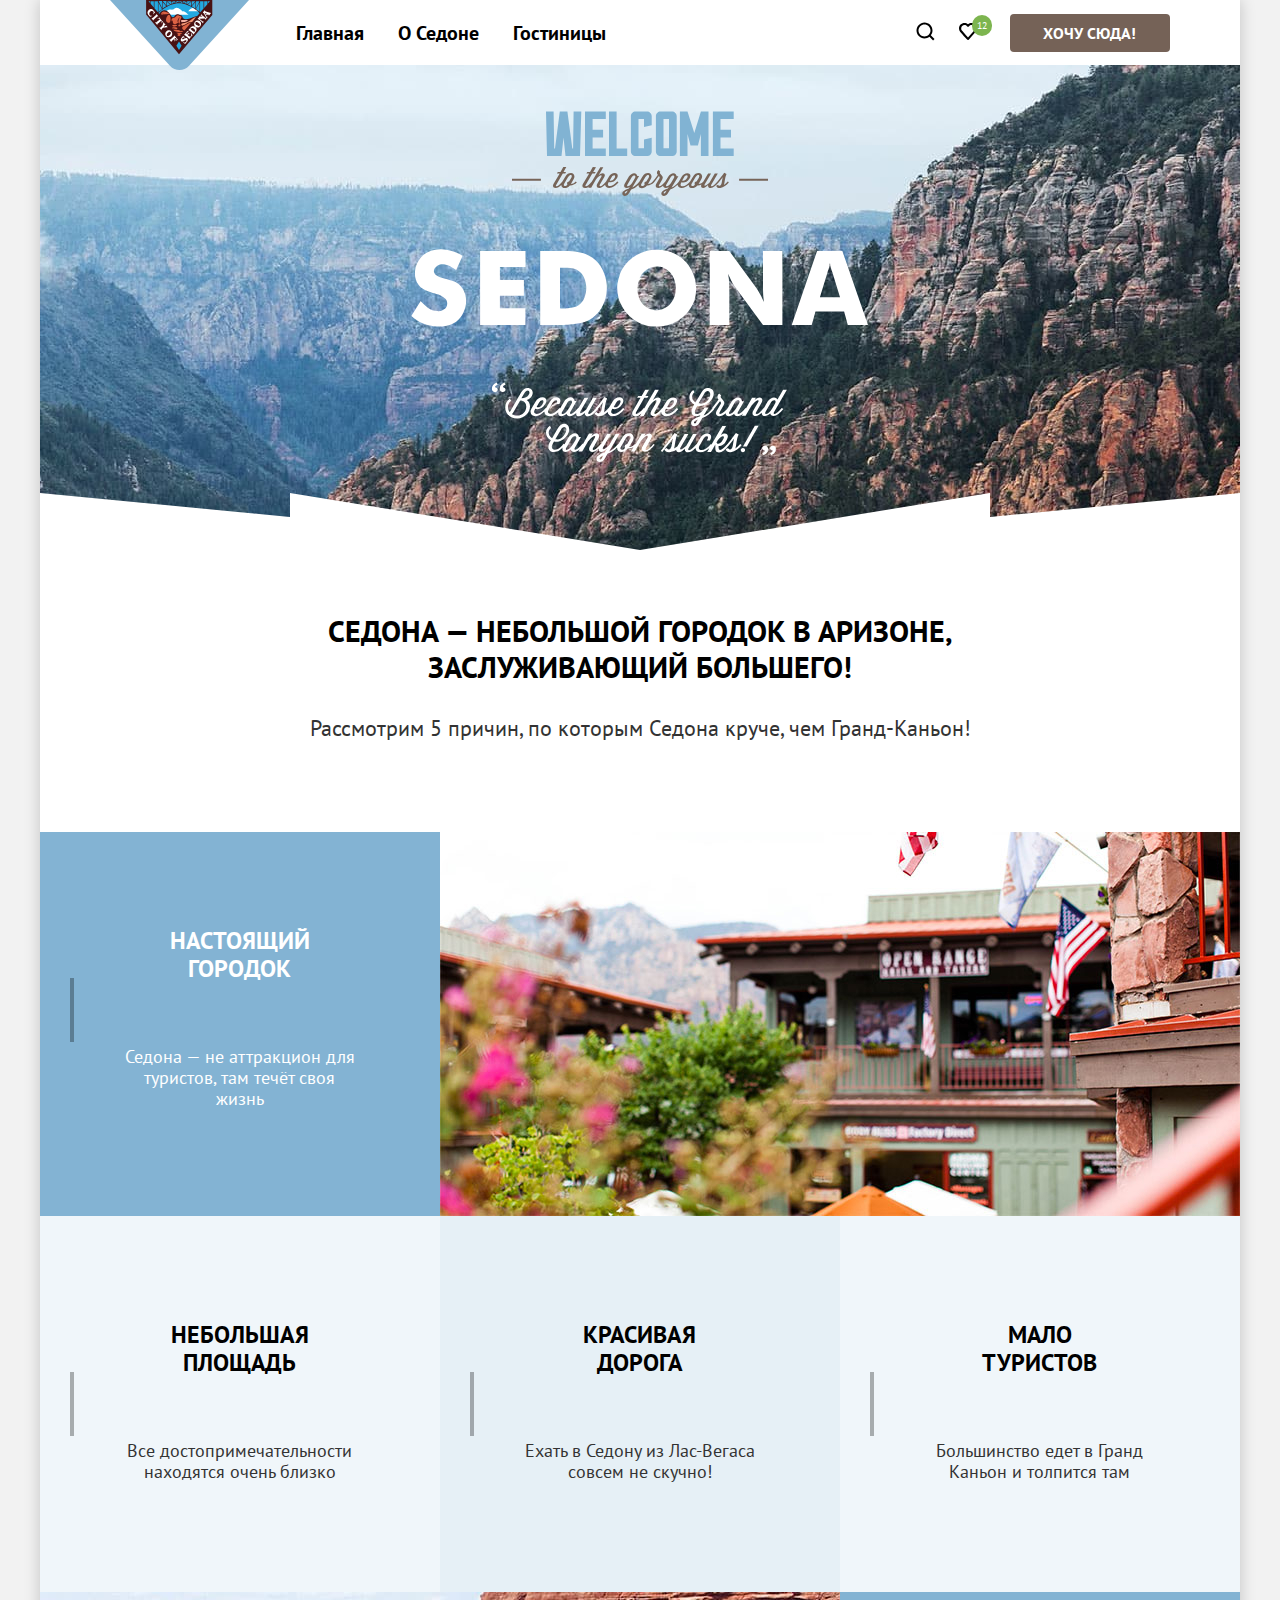
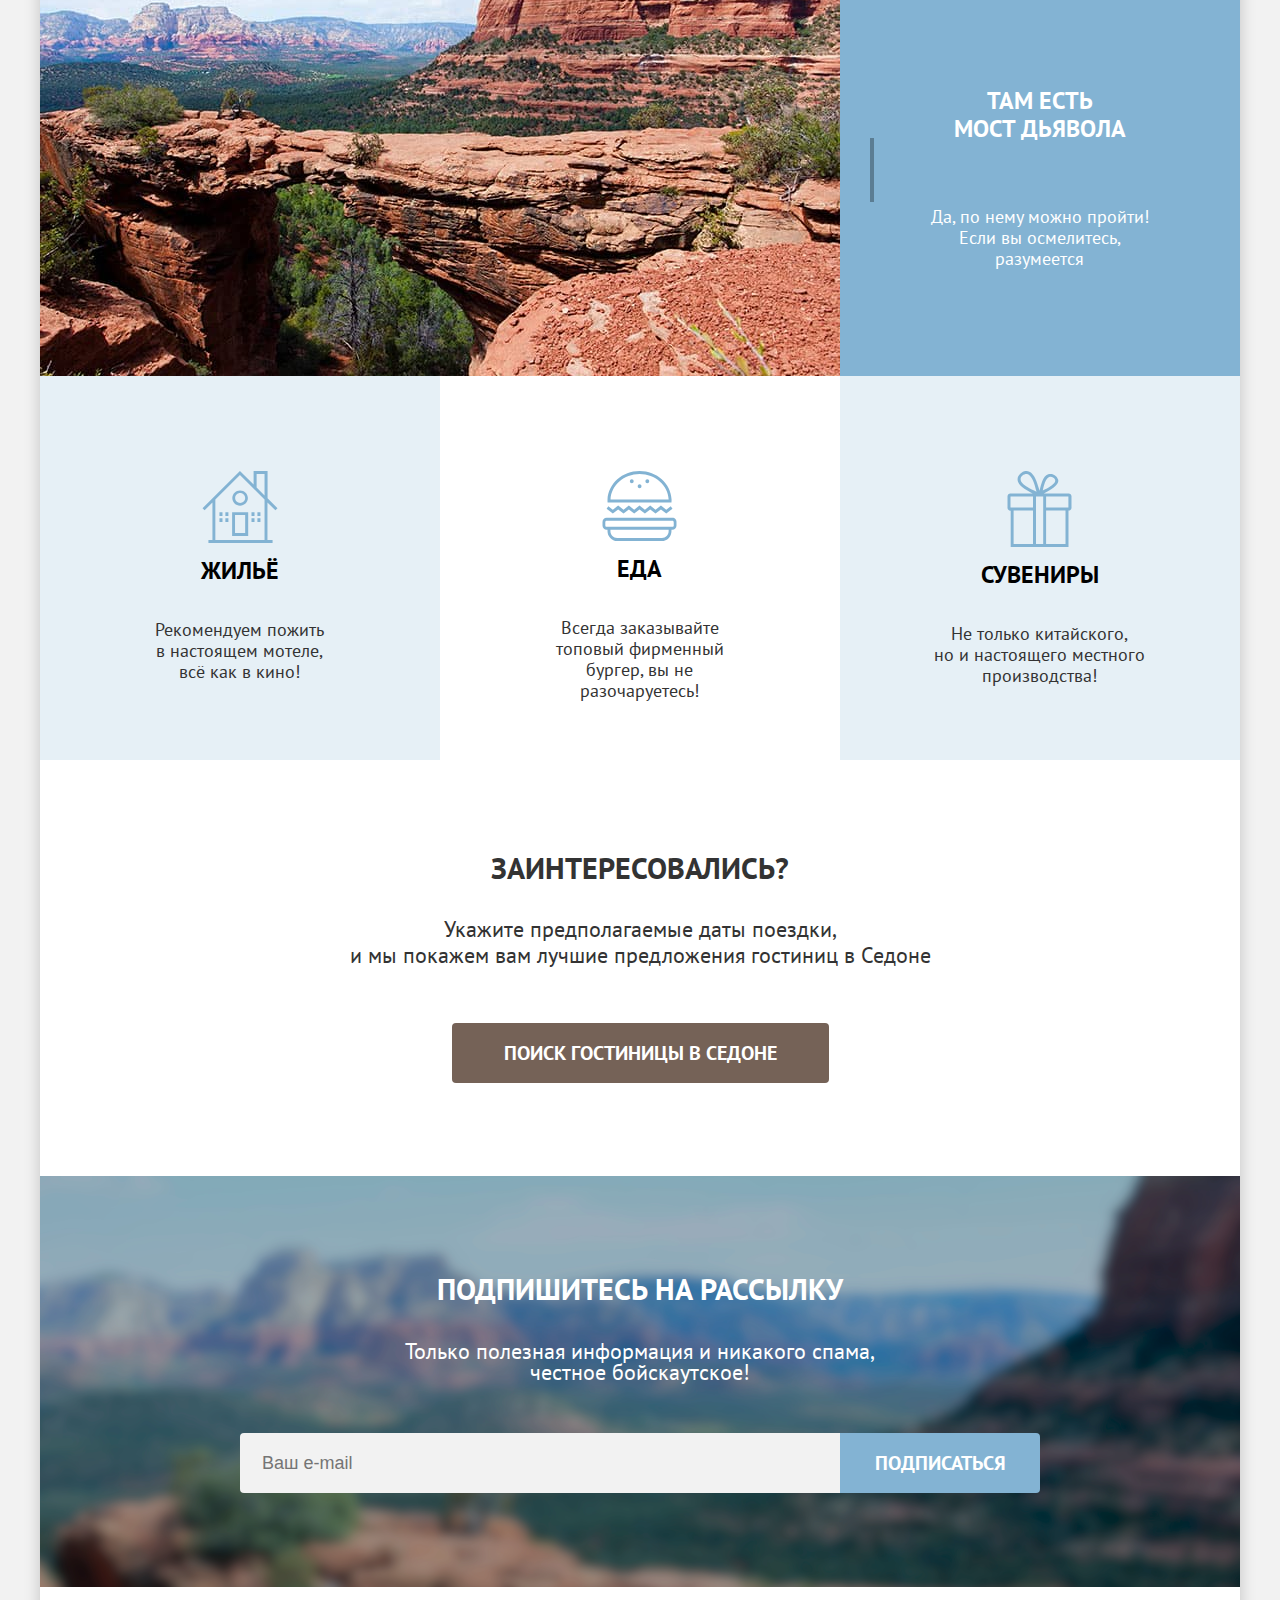
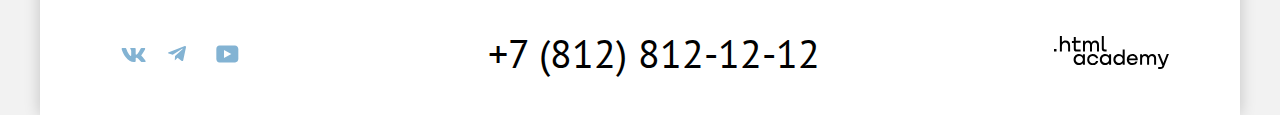
==== index.html @ bb749a54 "исправил табуляцию" ====
<!DOCTYPE html>
<html lang="ru">
<head>
  <meta charset="utf-8">
  <title>HTML Academy: Седона</title>
  <link rel="icon" type="image/png" sizes="32x32" href="favicon.ico">
  <link rel="stylesheet" href="css/styles.css">
</head>
<body>
  <div class="frame">
    <header class="page-header">
      <nav class="navigation navigation-index">
        <a class="page-header-logo">
          <img src="image/icons/logo.svg" width="139" height="70" alt="Логотип Sedona" class="logo">
        </a>
        <ul class="clear-list navigation-list">
          <li class="navigation-item">
            <a class="navigation-link navigation-link-current">Главная</a>
          </li>
          <li class="navigation-item">
            <a class="navigation-link" href="#">О Седоне </a>
          </li>
          <li class="navigation-item">
            <a class="navigation-link" href="catalog.html">Гостиницы</a>
          </li>
        </ul>
        <ul class="navigation-list navigation-user clear-list">
          <li class="navigation-item">
            <a class="navigation-link-icon" href="#">
              <svg class="navigation-icon" aria-hidden="true" focusable="false" width="20" height="20" viewBox="0 0 20 20" fill="none" xmlns="http://www.w3.org/2000/svg">
                <path d="m19.5 18.008-3.7-3.68c1-1.292 1.7-2.983 1.7-4.872 0-4.376-3.6-7.956-8-7.956s-8 3.68-8 8.055c0 4.376 3.6 7.956 8 7.956 1.8 0 3.5-.597 4.9-1.69l3.7 3.679 1.4-1.492Zm-10-2.486c-3.3 0-6-2.685-6-5.967 0-3.282 2.7-5.967 6-5.967s6 2.685 6 5.967c0 3.282-2.7 5.967-6 5.967Z" fill="#000"/>
              </svg>
              <span class="visually-hidden">Поиск</span>
            </a>
          </li>
          <li class="navigation-item">
            <a class="navigation-link-icon like-icon" href="#">
              <svg class="navigation-icon" aria-hidden="true" focusable="false" width="20" height="20" viewBox="0 0 20 20" fill="none" xmlns="http://www.w3.org/2000/svg">
                <path d="M9.9 19c-.3 0-.6-.1-.8-.4-5.4-6.1-6.7-7.5-7-7.9C1.4 9.8 1 8.6 1 7.4 1 4.4 3.4 2 6.5 2 7.8 2 9 2.5 10 3.3c1-.8 2.3-1.3 3.5-1.3 3 0 5.5 2.4 5.5 5.4 0 1.3-.5 2.5-1.3 3.4l-7 7.9c-.2.2-.4.3-.8.3Zm-6-9.5c.3.4 3.5 4 6.1 6.9l6.2-7c.5-.5.7-1.2.7-2 0-1.8-1.5-3.3-3.3-3.3-1 0-2 .5-2.7 1.3-.3.3-.6.4-.9.4-.3 0-.6-.2-.8-.4-.7-.8-1.7-1.3-2.7-1.3-1.8 0-3.3 1.5-3.3 3.3-.1.9.3 1.6.7 2.1-.1 0-.1 0 0 0Z" fill="#000"/>
              </svg>
              <span class="visually-hidden">Избранное</span>
            </a>
          </li>
          <li class="navigation-item">
            <a class="button button-brown navigation-button" href="#">Хочу сюда!</a>
          </li>
        </ul>
      </nav>
    </header>
    <main class="main-container">
      <div class="main-img">
        <img src="image/icons/welcome-logo.svg" width="458" height="352" alt="Добро Пожаловать" class="logo">
      </div>
      <h1 class="visually-hidden">Sedona</h1>
      <section class="main-wrapper">
        <h2 class="main-subtitle">Седона — небольшой городок в Аризоне, заслуживающий большего!</h2>
        <p class="main-description">Рассмотрим 5 причин, по которым Седона круче, чем Гранд-Каньон!</p>
      </section>
      <section class="advantages">
        <h2 class="visually-hidden">Преимущества</h2>
        <ul class=" advantages-list clear-list">
          <li class="advantages-wrapper-large">
            <div class="advantages-wrapper advantages-wrapper-blue">
              <h3 class="advantages-title advantages-title-white">Настоящий городок</h3>
              <div class="advantages-bar"></div>
              <p class="advantages-descriptions">
                Седона — не аттракцион для туристов, там течёт своя жизнь
              </p>
            </div>
            <div class="advantages-photo">
              <img src="image/city.jpg" width="800" height="384" alt="Центр города">
            </div>
          </li>
          <li class="advantages-wrapper advantages-wrapper-blue-cold">
            <h3 class="advantages-title">Небольшая площадь</h3>
            <div class="advantages-bar"></div>
            <p class="advantages-descriptions">Все достопримечательности находятся очень близко</p>
          </li>
          <li class="advantages-wrapper advantages-wrapper-blue-light">
            <h3 class="advantages-title">Красивая <br> дорога</h3>
            <div class="advantages-bar"></div>
            <p class="advantages-descriptions">Ехать в Седону из Лас-Вегаса совсем не скучно!</p>
          </li>
          <li class="advantages-wrapper advantages-wrapper-blue-cold">
            <h3 class="advantages-title">Мало <br> туристов</h3>
            <div class="advantages-bar"></div>
            <p class="advantages-descriptions">Большинство едет в Гранд Каньон и толпится там</p>
          </li>
          <li class="advantages-wrapper-large">
            <div class="advantages-photo">
              <img src="image/mountain.jpg" width="800" height="384" alt="Мост Дьявола">
            </div>
            <div class="advantages-wrapper advantages-wrapper-blue">
              <h3 class="advantages-title advantages-title-white">Там есть <br >мост дьявола</h3>
              <div class="advantages-bar"></div>
              <p class="advantages-descriptions">Да, по нему можно пройти! Если вы осмелитесь, разумеется</p>
            </div>
          </li>
          <li class="advantages-wrapper advantages-wrapper-blue-light">
            <svg width="76" height="72" viewBox="0 0 76 72" fill="none">
              <path d="M30.1185 65h16.0642V41.2H30.1185V65Zm2.9116-20.9h10.1406v18H33.0301v-18Z" fill="#83B3D3"/>
              <path d="M73.3916 39.3 75.5 37.2l-9.9398-9.9V0H51.6044v13.6L37.9498 0 .5 37.2l2.1084 2.1 7.8314-7.8v37.6H6.4237V72h64.1566v-2.9h-5.1205V31.5l7.9318 7.8ZM62.5482 69.1H13.3514V28.5L37.9498 4.1l24.5984 24.4v40.6Zm0-44.7-7.9317-7.9V2.9h7.9317v21.5Z" fill="#83B3D3"/><path d="M30.3193 27.1c0 4.3 3.514 7.7 7.7309 7.7 4.3173 0 7.8313-3.5 7.8313-7.7 0-4.3-3.514-7.7-7.8313-7.7-4.2169 0-7.7309 3.4-7.7309 7.7Zm7.8313-5c2.7108 0 5.0201 2.2 5.0201 4.9s-2.2089 4.9-5.0201 4.9c-2.7108 0-5.0201-2.2-5.0201-4.9s2.2089-4.9 5.0201-4.9ZM20.4799 41.2h-3.012v3.9h3.012v-3.9Zm5.9237 0h-3.012v3.9h3.012v-3.9Zm-5.9237 6h-3.012v3.9h3.012v-3.9Zm5.9237 0h-3.012v3.9h3.012v-3.9Zm26.1044-6h-3.012v3.9h3.012v-3.9Zm5.9237 0h-3.012v3.9h3.012v-3.9Zm-5.9237 6h-3.012v3.9h3.012v-3.9Zm5.9237 0h-3.012v3.9h3.012v-3.9Z" fill="#83B3D3"/></svg>
            <h3 class="advantages-title">Жильё</h3>
            <p class="advantages-descriptions">Рекомендуем пожить <br> в настоящем мотеле, <br> всё как в кино!</p>
          </li>
          <li class="advantages-wrapper advantages-wrapper-white">
            <svg width="75" height="70" viewBox="0 0 75 70" fill="none" xmlns="http://www.w3.org/2000/svg">
              <path d="M70.5757 46.7H4.6103C2.30452 46.7 0.5 48.6 0.5 51V54.5C0.5 56.9 2.40477 58.8 4.6103 58.8H5.51257V59.9C5.51257 65.4 9.82337 70 15.1367 70H59.8488C65.1621 70 69.4729 65.5 69.4729 59.9V58.8H70.3752C72.681 58.8 74.4855 56.9 74.4855 54.5V51C74.686 48.7 72.7812 46.7 70.5757 46.7ZM66.6659 59.9C66.6659 63.8 63.6583 66.9 59.949 66.9H15.1367C11.4274 66.9 8.41985 63.7 8.41985 59.9V58.8H66.6659V59.9ZM71.7787 54.5C71.7787 55.2 71.1772 55.8 70.5757 55.8H4.51005C3.80829 55.8 3.30704 55.2 3.30704 54.5V51C3.30704 50.3 3.90855 49.7 4.51005 49.7H70.4754C71.1772 49.7 71.6784 50.3 71.6784 51C71.7787 51 71.7787 54.5 71.7787 54.5Z" fill="#83B3D3"/>
              <path d="M16.1392 38.4L21.5528 42.5L26.8661 38.4L32.1794 42.5L37.4927 38.4L42.9063 42.5L48.2196 38.4L53.5329 42.5L58.9465 38.4L64.2598 42.5L70.4754 37.8L68.7711 35.3L64.2598 38.7L58.9465 34.6L53.5329 38.7L48.2196 34.6L42.9063 38.7L37.4927 34.6L32.1794 38.7L26.8661 34.6L21.5528 38.7L16.1392 34.6L10.8259 38.7L6.31458 35.3L4.6103 37.8L10.8259 42.5L16.1392 38.4Z" fill="#83B3D3"/>
              <path d="M8.52011 31.5H69.4729C69.4729 30.9 69.5732 30.3 69.5732 29.6C69.5732 29.2 69.5732 28.8 69.5732 28.4C68.8714 12.7 54.8362 0 37.593 0C20.2495 0 6.21432 12.7 5.51257 28.5C5.51257 28.9 5.51257 29.3 5.51257 29.7C5.51257 30.3 5.50815 30.9 5.6084 31.5H8.52011ZM37.593 3C53.2322 3 66.0644 14.3 66.6659 28.5H8.52011C9.12161 14.4 21.9538 3 37.593 3Z" fill="#83B3D3"/>
              <path d="M37.593 17.3C38.645 17.3 39.4978 16.4046 39.4978 15.3C39.4978 14.1954 38.645 13.3 37.593 13.3C36.541 13.3 35.6882 14.1954 35.6882 15.3C35.6882 16.4046 36.541 17.3 37.593 17.3Z" fill="#83B3D3"/>
              <path d="M29.7734 12.2C30.8254 12.2 31.6782 11.3046 31.6782 10.2C31.6782 9.09543 30.8254 8.2 29.7734 8.2C28.7214 8.2 27.8686 9.09543 27.8686 10.2C27.8686 11.3046 28.7214 12.2 29.7734 12.2Z" fill="#83B3D3"/>
              <path d="M45.3123 12.2C46.3643 12.2 47.2171 11.3046 47.2171 10.2C47.2171 9.09543 46.3643 8.2 45.3123 8.2C44.2604 8.2 43.4076 9.09543 43.4076 10.2C43.4076 11.3046 44.2604 12.2 45.3123 12.2Z" fill="#83B3D3"/>
            </svg>
            <h3 class="advantages-title">Еда</h3>
            <p class="advantages-descriptions">Всегда заказывайте <br> топовый фирменный бургер, вы не разочаруетесь!</p>
          </li>
          <li class="advantages-wrapper advantages-wrapper-blue-light">
            <svg width="65" height="76" viewBox="0 0 65 76" fill="none">
              <path d="M61.6 22.462H36.8c13.8-6.904 14.9-11.307 14.4-13.71-1.2-4.002-5.7-7.004-10-5.403-5.6 2.102-7.1 10.407-8.6 16.412-2-6.105-3.8-13.81-8.2-17.713-1.3-1.1-3.1-2.301-5.8-2.001-4 .4-9.8 5.404-7.5 11.008 2.3 5.403 9.7 8.806 14.6 11.508H3.4c-1.6 0-2.9 1.3-2.9 2.902v11.308c0 1.6 1.3 2.901 2.9 2.901h.3V76h57.8V39.574h.1c1.6 0 2.9-1.3 2.9-2.902V25.365c0-1.602-1.3-2.902-2.9-2.902ZM42.9 5.851c2.1-.3 5 1.3 5.3 3.202.4 2.802-3.4 5.304-5.1 6.405-2.5 1.7-4.9 2.601-7.3 4.102.9-3.702 2.5-13.009 7.1-13.71ZM20 15.858c-2.2-1.501-6.5-4.403-6.4-7.806.1-3.602 5.7-6.604 8.8-3.902 3.9 3.402 5.7 11.107 7.1 16.611-3.2-1.5-6.3-2.802-9.5-4.903Zm6 57.14H6.6V39.574H26v33.424Zm0-36.526H3.5V25.465H26v11.007Zm10.2 0v36.526H29V25.565h7.2v10.907Zm22.3 36.526H39.1V39.574h19.4v33.424Zm2.9-36.526H39.1V25.465h22.3v11.007Z" fill="#83B3D3"/>
            </svg>
            <h3 class="advantages-title">Сувениры</h3>
            <p class="advantages-descriptions">Не только китайского, <br> но и настоящего местного производства!</p>
          </li>
        </ul>
      </section>
      <section class="search">
        <h2 class="search-title">Заинтересовались?</h2>
        <p class="search-description">
          Укажите предполагаемые даты поездки, <br>
          и мы покажем вам лучшие предложения гостиниц в Седоне
        </p>
        <a class="button search-button button-brown" href="catalog.html">Поиск гостиницы в Седоне</a>
      </section>
      <section class="subscribe">
        <h2 class="subscribe-title">Подпишитесь на рассылку</h2>
        <p class="subscribe-description">
          Только полезная информация и никакого спама, <br> честное бойскаутское!
        </p>
        <form action="http://echo.htmlacademy.ru/" method="post" class="subscribe-form">
          <label class="visually-hidden" for="subscribe-email">Email</label>
          <input type="email" class="subscribe-field" placeholder="Ваш e-mail" name="subscribe-email" id="subscribe-email" required>
          <button class="button button-blue subscribe-button" type="submit">Подписаться</button>
        </form>
      </section>
    </main>
    <footer class="page-footer">
      <div class="footer-social">
        <ul class="social-list clear-list">
          <li class="social-item">
            <a href="https://vk.com/htmlacademy" class="social-link">
              <svg width="25" height="14" viewBox="0 0 25 14" fill="none" xmlns="http://www.w3.org/2000/svg">
                <path fill-rule="evenodd" clip-rule="evenodd" d="M24.1164 0.948C24.2824 0.402 24.1164 0 23.3214 0H20.6964C20.0284 0 19.7204 0.347 19.5534 0.73C19.5534 0.73 18.2184 3.926 16.3274 6.002C15.7154 6.604 15.4374 6.795 15.1034 6.795C14.9364 6.795 14.6854 6.604 14.6854 6.057V0.948C14.6854 0.292 14.5014 0 13.9454 0H9.81738C9.40038 0 9.14938 0.304 9.14938 0.593C9.14938 1.214 10.0954 1.358 10.1924 3.106V6.904C10.1924 7.737 10.0394 7.888 9.70538 7.888C8.81538 7.888 6.65038 4.677 5.36538 1.003C5.11638 0.288 4.86438 0 4.19338 0H1.56638C0.816382 0 0.666382 0.347 0.666382 0.73C0.666382 1.412 1.55638 4.8 4.81138 9.281C6.98138 12.341 10.0364 14 12.8194 14C14.4884 14 14.6944 13.632 14.6944 12.997V10.684C14.6944 9.947 14.8524 9.8 15.3814 9.8C15.7714 9.8 16.4384 9.992 17.9964 11.467C19.7764 13.216 20.0694 14 21.0714 14H23.6964C24.4464 14 24.8224 13.632 24.6064 12.904C24.3684 12.18 23.5184 11.129 22.3914 9.882C21.7794 9.172 20.8614 8.407 20.5824 8.024C20.1934 7.533 20.3044 7.314 20.5824 6.877C20.5824 6.877 23.7824 2.451 24.1154 0.948H24.1164Z" fill="#83B3D3"/>
                </svg>
              <span class="visually-hidden">Vkontakte</span>
            </a>
          </li>
          <li class="social-item">
            <a href="https://t.me/htmlacademy " class="social-link">
              <svg width="18" height="16" viewBox="0 0 18 16" fill="none" xmlns="http://www.w3.org/2000/svg">
                <path d="M16.785 0.0992597L0.840489 6.24775C-0.247661 6.68481 -0.241365 7.29184 0.640845 7.56253L4.73445 8.83953L14.2058 2.8637C14.6537 2.59121 15.0629 2.7378 14.7265 3.03636L7.05283 9.96185H7.05104L7.05283 9.96275L6.77045 14.1823C7.18413 14.1823 7.36669 13.9925 7.59871 13.7686L9.58705 11.8351L13.7229 14.89C14.4855 15.31 15.0332 15.0941 15.2229 14.1841L17.9379 1.38885C18.2158 0.274623 17.5126 -0.229883 16.785 0.0992597V0.0992597Z" fill="#83B3D3"/>
                </svg>
              <span class="visually-hidden">Telegramm</span>
            </a>
          </li>
          <li class="social-item">
            <a href="https://www.youtube.com/user/htmlacademyru" class="social-link">
              <svg width="23" height="18" viewBox="0 0 23 18" fill="none" xmlns="http://www.w3.org/2000/svg">
                <path d="M18.9402 0.5H3.50738C1.64668 0.5 0.333252 2.09375 0.333252 3.9V13.9937C0.333252 15.9062 1.64668 17.5 3.50738 17.5H19.1591C20.8009 17.5 22.3333 15.9062 22.3333 14.1V3.9C22.1143 2.09375 20.8009 0.5 18.9402 0.5ZM7.99494 13.0375V4.9625L15.3283 9L7.99494 13.0375Z" fill="#83B3D3"/>
                </svg>
              <span class="visually-hidden">Youtube</span>
            </a>
          </li>
        </ul>
      </div>
      <p class="footer-phone">
        <a class="phone-link" href="tel:+78128121212">+7 (812) 812-12-12</a>
        <h2 class="visually-hidden">Контакты</h2>
      </p>
      <p class="developer">
        <a class="developer-link" href="https://htmlacademy.ru/">
          <svg class="developer-icon" width="115" height="33" xmlns="http://www.w3.org/2000/svg">
          <path d="M0 12.9v2.6h2.5v-2.6H0ZM11.6 4.5c-1.6 0-2.8.7-3.6 1.7h-.1V0h-2v15.5h2v-5.3c0-2.1 1.3-3.6 3.3-3.6 1.8 0 2.9 1.4 2.9 3.2v5.7h2V9.4c.1-3-1.8-4.9-4.5-4.9ZM26.6 4.8h-4.8V1.1h-2v3.8h-1.9v2h1.9v6c0 1.7 1 2.7 2.7 2.7h4.1v-2h-3.7c-.7 0-1.1-.4-1.1-1.1V6.8h4.8v-2ZM41.1 4.6c-1.6 0-2.9.8-3.5 2.1h-.1a3.7 3.7 0 0 0-3.4-2.1c-1.4 0-2.5.8-3.1 1.8h-.1V4.8H29v10.6h2V10c0-2 1-3.5 2.6-3.5 1.5 0 2.4 1 2.4 2.6v6.3h2V9.8c0-2.4 1.4-3.3 2.6-3.3 1.5 0 2.4 1 2.4 2.6v6.3h2V8.9c.1-2.5-1.4-4.3-3.9-4.3ZM47.8 12.7c0 1.7 1 2.7 2.8 2.7h2v-2h-1.7c-.7 0-1.1-.4-1.1-1.1V0h-2v12.7ZM28.9 19.7a4.9 4.9 0 0 0-3.9-1.8c-3.1 0-5.4 2.3-5.4 5.6s2.3 5.6 5.4 5.6c1.8 0 3-.8 3.8-1.9h.1v1.6h2V18.2h-2v1.5Zm-3.6 7.4a3.5 3.5 0 0 1-3.6-3.6c0-2 1.4-3.6 3.6-3.6s3.6 1.6 3.6 3.6c0 1.9-1.4 3.6-3.6 3.6ZM44.2 22c-.5-2.4-2.6-4.1-5.4-4.1a5.4 5.4 0 0 0-5.6 5.6c0 3.1 2.2 5.6 5.6 5.6 2.8 0 4.9-1.8 5.4-4.2h-2.1a3.4 3.4 0 0 1-3.3 2.3 3.5 3.5 0 0 1-3.6-3.6c0-2 1.4-3.6 3.6-3.6 1.6 0 2.8 1 3.3 2.2h2.1V22ZM55.1 19.7a4.9 4.9 0 0 0-3.9-1.8c-3.1 0-5.4 2.3-5.4 5.6s2.3 5.6 5.4 5.6c1.8 0 3-.8 3.8-1.9h.1v1.6h2V18.2h-2v1.5Zm-3.6 7.4a3.5 3.5 0 0 1-3.6-3.6c0-2 1.4-3.6 3.6-3.6s3.6 1.6 3.6 3.6c0 1.9-1.5 3.6-3.6 3.6ZM68.7 19.8a5 5 0 0 0-3.9-1.9c-3.1 0-5.4 2.3-5.4 5.6s2.2 5.6 5.4 5.6c1.7 0 3-.8 3.8-1.8h.1v1.5h2V13.4h-2v6.4Zm-3.6 7.3a3.5 3.5 0 0 1-3.6-3.6c0-2 1.4-3.6 3.6-3.6s3.6 1.6 3.6 3.6c-.1 2-1.5 3.6-3.6 3.6ZM78.3 17.9a5.4 5.4 0 0 0-5.5 5.6c0 3 2.1 5.6 5.5 5.6 2.5 0 4.5-1.3 5.2-3.6h-2.1c-.5 1-1.6 1.6-3 1.6-1.9 0-3.3-1.3-3.4-2.9h8.8c.2-3.6-2-6.3-5.5-6.3Zm0 1.9c1.7 0 3 1 3.3 2.6h-6.5a3.2 3.2 0 0 1 3.2-2.6ZM98.2 17.9a4 4 0 0 0-3.6 2h-.1c-.6-1.2-1.8-2-3.4-2-1.4 0-2.5.7-3.1 1.8v-1.5h-1.9v10.6h2v-5.4c0-2 1-3.4 2.6-3.5 1.5 0 2.4 1 2.4 2.6v6.3h2v-5.6c0-2.4 1.4-3.3 2.6-3.3 1.5 0 2.4 1 2.4 2.6v6.3h2v-6.5c.1-2.6-1.4-4.4-3.9-4.4ZM109.4 27l-3.6-8.9h-2.2l4.8 11.6c-.3.9-.7 1.2-1.7 1.2h-2.5v2h2.5c1.8 0 2.8-.8 3.5-2.6l4.7-12.2h-2.1l-3.4 8.9Z" fill="currentColor"/></svg>
          <span class="visually-hidden">Логотип htmlacademy.</span>
        </a>
      </p>
    </footer>
  </div>
</body>
</html>
---- css/styles.css ----
@font-face {
  font-family: "PT Sans";
  font-style: normal;
  font-weight: 400;
  src: url("../fonts/ptsans-400.woff2") format("woff2");
  font-display: swap;
}

@font-face {
  font-family: "PT Sans";
  font-style: normal;
  font-weight: 700;
  src: url("../fonts/ptsans-700.woff2") format("woff2");
  font-display: swap;
}

html {
  height: 100%;
}

body {
  margin: 0;
  display: flex;
  flex-direction: column;
  min-height: 100%;
  font-family: "PT Sans", "Arial", sans-serif;
  font-size: 18px;
  line-height: 21px;
  color: #333;
  background-color: #f2f2f2;
}

.clear-list {
  padding: 0;
  margin: 0;
  list-style: none;
}

.frame {
  width: 1200px;
  margin: 0 auto;
  box-shadow: 0 0 15px 0 rgba(0,0,0,.2);
  background-color: #fff;
}

.navigation {
  width: 1060px;
  position: relative;
  z-index: 1;
  display: flex;
  padding: 0 70px;
  height: 70px;
}

.navigation-index {
  margin-bottom: 5px;
}

.navigation-button {
  display: block;
  font-size: 16px;
  width: 160px;
  padding: 9px 5px;
  padding-right: 7px;
  line-height: 20px;
  border-radius: 4px;
  box-sizing:border-box;
}

.navigation-list {
  display: flex;
  flex-wrap: wrap;
  width: 324px;
  justify-content: space-between;
  margin-bottom: 10px;
}

.navigation-user {
  max-width: 255px;
  align-items: center;
  margin-left: auto;
  margin-top: 5px;

}

.navigation-link {
  display: inline-block;
  font-weight: 700;
  font-size: 20px;
  line-height: 26px;
  color: #000;
  text-decoration: none;
  text-align: center;
  padding: 20px 7px;
}

.navigation-link-icon {
  position: relative;
}

.navigation-link:hover {
  border-bottom: 2px solid #756257;
}

.navigation-link:active {
  color: rgba(117, 98, 87, 0.3);
}

.navigation-icon {
  fill: #000000;
}

.main-container {
  flex-grow: 1;
}

.page-header {
  margin-bottom: -10px;
}

.page-header-logo {
  margin-right: 40px;
}

.page-header-logo img {
  display: block;
}

.main-img {
  min-width: 100%;
  position: relative;
  color: #000;
  background-color: #fff;
  background: url("../image/icons/wave.svg") bottom center/100% no-repeat,
  url("../image/index-background.jpg") top center/cover no-repeat;
  text-align: center;
  margin: 0 auto;
  margin-bottom: 60px;
  padding-top: 46px;
  min-height: 439px;
}

.main-img::after {
  content: "";
  position: absolute;
  left: 0;
  bottom: 0;
  width: 1200px;
  height: 57px;
  background: url("../img/wave.svg");
  background-position: 0 100%;
}

.main-wrapper {
  text-align: center;
  padding-bottom: 64px;
}

.main-subtitle {
  font-weight: 700;
  font-size: 30px;
  line-height: 36px;
  text-transform: uppercase;
  color: #000;
  margin: 63px 240px 25px 240px;
}

.main-description {
  font-size: 22px;
  line-height: 36px;
  /* margin-bottom: 6px; */
}

.hotels-list {
  display: grid;
  gap: 18px;
  grid-template-columns: 340px 340px 340px;
  margin-top: 76px;
  margin-bottom: 64px;
  justify-items: center;
}

.hotels-card {
  display: flex;
  flex-wrap: wrap;
  align-items: flex-start;
  justify-content: space-between;
  min-height: 438px;
  padding: 20px;
}

.hotels-card-title {
  margin: 0;
  margin-top: 16px;
}

.hotel-catalog {
  padding: 70px;
  padding-top: 0px;
}

.hotels-type {
  width: 160px;
  margin: 0;
}

.hotels-price {
  margin: 0;
  width: 140px;
}

.hotel-card-stars {
  height: 17px;
  width: 40px;
  margin-top: 16px;
  background-image: url("../image/icons/star.svg");
  background-repeat: repeat-x;
  background-position: left center;
}

.hotel-card-stars-3 {
  width: 65px;
}

.hotel-card-stars-4 {
  width: 90px;
}

.advantages-list {
  display: flex;
  flex-wrap: wrap;
  text-align: center;
  margin-bottom: 90px;
}

.advantages-wrapper {
  width: 33.333%;
  padding-top: 95px;
  padding-bottom: 92px;
  max-height: 197px;
}

.advantages-sublist {
  display: flex;
}

.advantages-title {
  font-size: 24px;
  line-height: 28px;
  text-transform: uppercase;
  color: #000;
  margin: 0;
  margin-top: 10px;
  margin-bottom: 25px;
  margin-right: 85px;
  margin-left: 85px;
}

.advantages-title-white {
   color: #fff;
   margin-top: 0;
}

.advantages-bar {
  width: 60px;
  transform: rotate(90deg);
  border: 2px solid rgba(0, 0, 0, 0.3);
}

.advantages-wrapper-large {
  display: flex;
  width: 100%;
  flex-wrap: wrap;
}

.advantages-wrapper-blue {
  background-color: #83B3D3;
  color: #fff;
}

.advantages-list img {
  display: block;
}

.advantages-wrapper-blue-light {
  background-color: rgba(131, 179, 211, 0.2);
  color: #333;
}

.advantages-wrapper-blue-cold {
  background-color: rgba(131, 179, 211, 0.12);
}

.advantages-descriptions {
  margin-top: 34px;
  margin-right: 85px;
  margin-left: 85px;
}

.found-descr {
  text-transform: uppercase;
}

.search {
  text-align: center;
  margin-bottom: 93px;
}

.search-title {
  font-size: 30px;
  font-weight: 700;
  line-height: 36px;
  text-transform: uppercase;
  margin-bottom: 30px;
}

.search-description {
  width: 720px;
  font-size: 22px;
  line-height: 26px;
  margin-bottom: 55px;
  margin-left: auto;
  margin-right: auto;
}

.search-button {
  display: inline-block;
  box-sizing: border-box;
  padding: 12px 10px;
  line-height: 36px;
  min-width: 377px;
  min-height: 50px;
  font-size: 20px;
  border-radius: 4px;
}

.subscribe {
  background-image: url("../image/subscribe.jpg");
  background-repeat: no-repeat;
  background-size: 100%;
  text-align: center;
  color: #fff;
  padding: 95px 200px;
  margin-bottom: 40px;
}
.subscribe-description {
  font-size: 22px;
  margin-bottom: 50px;
}

.subscribe-catalog {
  text-align: center;
  margin-bottom: 141px;
}

.subscribe-title {
  margin: 0;
  font-size: 30px;
  font-weight: 700;
  line-height: 36px;
  text-transform: uppercase;
  text-align: center;
  margin-bottom: 34px;
}

.subscribe-field {
  background-color: #F2F2F2;
  color: #000;
  width: 600px;
  height: 58px;
  border-radius: 4px 0px 0px 4px;
  border: 0;
  font-size: 18px;
  line-height: 21px;
  padding-left: 22px;
}

.subscribe-button {
  min-width: 200px;
  min-height: 60px;
  border-radius: 0px 4px 4px 0px;
  font-size: 20px;
  line-height: 36px;
  border: 0;
}

.subscribe-form {
  display: flex;
}

.hotel-rate {
  background-color: #F2F2F2;
  color: #333;
  font-size: 16px;
  text-transform: uppercase;
  width: 120px;
  padding: 10px;
  border-radius: 4px;
  text-align: center;
}

.card-link {
  font-weight: 700;
  font-size: 24px;
  line-height: 31px;
  color: #000;
  text-decoration: none;
}

.card-image {
  object-fit: cover;
}

.page-footer {
  margin: 0 auto;
  display: flex;
  width: 1066px;
}

.footer-social {
  width: 208px;
}

.social-list {
  display: flex;
  flex-wrap: wrap;
  justify-content: space-around;
  width: 143px;
  margin-top: 17px;
}

.social-link{
  display: inline-block;
  margin-right: auto;
  color: #83B3D3;
  height: 70px;
  width: 20px;
}

.social-link:hover path {
  fill: #68a2ca;
}

.social-link:active path {
  fill: rgba(104, 162, 202, 0.3);
}

.footer-phone {
  width: 677px;
  text-align: center;
  margin: 0px;
  margin-top: 5px;
}

.phone-link {
  font-size: 40px;
  line-height: 40px;
  text-decoration: none;
  color: #000000;
}

.phone-link:hover {
  color: #756157;
}

.phone-link:focus-visible {
  color: #756157;
}

.phone-link:active {
  color: rgba(117, 97, 87, 0.3);
}

.developer {
  margin: 0;
  margin-top: 8px;
  margin-left: 62px;
}

.developer-icon {
  display: block;
  color: #000;
}

.developer-icon:hover {
  color: #756157;
}

.developer-icon:focus-visible {
  color: #756157;
}

.developer-icon:active {
  color: rgba(117, 97, 87, 0.3);
}

.visually-hidden {
  position: absolute;
  width: 1px;
  height: 1px;
  margin: -1px;
  padding: 0;
  border: 0;
  clip: rect(0 0 0 0);
  overflow: hidden;
}

.filter-img {
  background-image: url("../image/catalog-background.jpg");
  background-size: 100%;
  background-repeat: no-repeat;
  color: #fff;
  padding: 35px 70px 70px 70px;
  margin-top: 5px;
  margin-bottom: 44px;
}

.button-form {
  margin-left: auto;
  margin-top: 60px;
}

.check-box {
  position: absolute;
  width: 20px;
  height: 20px;
  margin-left: -40px;
  border-radius: 5px;
  background-color: #fff;
}

.control-input {
  appearance: none;
  margin-left: 34px;
}

.control-input:checked + .check-box {
  background-image: url(../image/icons/check.svg);
  background-repeat: no-repeat;
  background-position: center;
}

.radio-button {
  margin-left: 43px;
}

.radio-input {
  appearance: none;
  position: absolute;
  width: 20px;
  height: 20px;
  background-color: #fff;
  border-radius: 50%;
}

.radio-input:checked + .radio-button {
  background-image: url(../image/icons/radio.svg);
  background-repeat: no-repeat;
  background-position: center;
}



.catalog-form {
  display: flex;
  align-items: flex-start;
  position: relative;
}

.catalog-filter-title {
  border: 0;
  font-size: 20px;
  line-height: 26px;
  font-weight: 700;
  margin-bottom: 30px;
}

.catalog-price-title {
  font-size: 20px;
  line-height: 26px;
  margin-bottom: 30px;
}

.catalog-price-group {
  width: 290px;
  padding: 0;
  border: 0;
  margin-top: 7px;
  margin-left: 67px;
  box-sizing: border-box;
}

.catalog-filter-label {
  position: relative;
  flex-basis: 50%;
}

.catalog-filter-label span {
  position: absolute;
  right: 15px;
  top: 12px;
  font-size: 18px;
}

.catalog-filter-label:first-child {
  border-right: 2px solid white;
}

.catalog-filter-container {
  width: 1090px;
  margin: 0 auto;
}

.catalog-filter-service {
  margin-right: 30px;
  border: none;
  padding: 0;
  margin-left: 0;
  margin-top: 8px;
}

.catalog-filter-item {
  margin-bottom: 15px;
}

.catalog-filter-list {
  margin-right: 70px;
}

.price-cost {
  display: inline-block;
  font-weight: 700;
  font-size: 20px;
  margin-bottom: 34px;
}

.value-min-box {
  position: relative;
}

.value-max-box {
  position: relative;
}

.range {
  position: relative;
  width: 290px;
  height: 4px;
  background-color: rgba(255, 255, 255, 0.3);
  margin: 0 auto;
}

.range-bar {
  width: 233px;
  height: 4px;
  background-color: rgba(255, 255, 255, 1);
  position: relative;
}

.range-input {
  box-sizing: border-box;
  width: 100%;
  height: 100%;
  padding: 22px 0px 12px 15px;
  background: none;
  border: none;
  font-weight: 400;
  font-size: 18px;
  line-height: 21px;
  color: white;
}

.range-input::-webkit-outer-spin-button,
.range-input::-webkit-inner-spin-button {
  appearance: none;
  margin: 0;
}

.range-wrapper-inputs {
  display: flex;
  width: 281px;
  height: 48px;
  border: 2px solid white;
  border-radius: 4px;
  margin-bottom: 30px;
}

.range-scale  {
  min-width: 287px;
  padding: 0;
  border: none;
}

.range-toggle {
  position: absolute;
  width: 20px;
  height: 20px;
  background-color: #ffffff;
  border: none;
  border-radius: 5px;
  cursor: pointer;
}

.toggle-min {
  top: -8px;
  left: 0;
}

.toggle-max {
  top: -8px;
  left: 216px;
}

.breadcrumbs {
  display: flex;
  margin-bottom: 38px;
  margin-left: 3px;
  margin-top: -7px;
}

.breadcrumbs-link::before {
  position: absolute;
  background-image: url(../image/icons/pointer.svg);
  background-repeat: no-repeat;
}

.breadcrumbs-link {
  font-size: 16px;
  padding-right: 26px;
  color: #fff;
}



.inner-header-title {
  margin: 0;
  font-size: 60px;
  line-height: 78px;
}

.found-descr {
  margin: 0;
  font-size: 30px;
  font-weight: 700;
  line-height: 39px;
}

.catalog-nav {
  display: flex;
  justify-content: space-between;
  align-items: center;
}

.select-control {
  width: 287px;
  padding: 12px 19px;
  padding-left: 20px;
}

.sort-list {
  display: flex;
  min-width: 170px;
  height: 48px;
  justify-content: space-around;
  align-items: center;
}

.sort-card {
  width: 48px;
  height: 48px;
  border-radius: 4px;
  border: 2px solid #e6e6e6;
  display: flex;
  align-items: center;
  justify-content: center
}

.sort-card:hover {
  border: 2px solid #83b3d3;
}

.sort-card-сurrent {
  border: 2px solid #000;
}

.sort-icon {
  display: block;
  width: 50px;
}

.pagination {
  display: grid;
  grid-template-columns: repeat(6,55px);
  gap: 10px;
}

.pagination-container {
  display: flex;
  align-items: center;
  justify-content: space-between;
}

.pagination-link {
  display: block;
  text-decoration: none;
  background-color: #83B3D3;
  color: #fff;
  padding: 15px 15px;
  font-size: 20px;
  font-weight: 700;
  line-height: 26px;
  box-sizing: border-box;
  text-align: center;
  border-radius: 4px
}

.pagination-link:hover {
  background-color: #68A2CA;
}

.pagination-link:active {
  color: #82B3D3;
}

.pagination-link-current {
  background-color: #F2F2F2;
  color: #000
}

.pagination-link-current:hover {
  background-color: #F2F2F2;
}

.pagination-link-current:active {
  background-color: #F2F2F2;
}

.select-descr {
  line-height: 23px;
}

/* BUTTON */

.button {
  font-family: "PT Sans", "Arial", sans-serif;
  text-transform: uppercase;
  text-decoration: none;
  text-align: center;
  font-weight: 700;
  color: #fff;
}

.button-brown {
  background-color: #756257;
}

.button-brown:hover {
  background-color: #615048;
}

.button-brown:focus {
  background-color: #615048;
}

.button-brown:active {
  background-color: #e5e5e5;
}

.button-brown:disabled {
  background-color: #E5E5E5;
}

/* BLUE BUTTON */

.button-blue {
  background-color: #83B3D3;
}

.button-blue:hover {
  background-color: #68A2CA;
}

.button-blue:focus {
  background-color: #68A2CA;
}

.button-blue:active {
  background-color: #82B3D3;
}

.button-blue:disabled{
  background-color: #E5E5E5;
}
/*
GREEN BUTTON */

.button-green {
  background-color: #7DB54F;
}

.button-green:hover {
  background-color: #6C9E42;
}

.button-green:focus {
  background-color: #6C9E42;
}

.button-green:active {
  background-color: #E5E5E5;
}

.button-green:disabled{
  background-color: #E5E5E5;
}

.button-more,
.button-favorite,
.button-check {
  font-size: 16px;
  line-height: 21px;
  padding: 10px;
  border-radius: 4px
}

.hotel-button {
  display: flex;
  justify-content: space-between;
}

.button-more {
  width: 113px;
}

.button-favorite {
  width: 120px;
}

.button-clear {
  background-color: #F2F2F2;
  color: #333;
}

.button-check {
  border: none;
  width: 162px;
  height: 55px;
  display: block;
  margin-bottom: 20px;
}

.button-reset {
  border: none;
  background-color: transparent;
  color: #fff;
  margin-left: 45px;
  padding: 0;
  font-size: 16px;
}

.button-reset:hover {
  color: rgba(255, 255, 255, 0.6);
}

.like-icon {
  margin-right: 10px;;
}

.like-icon::before {
  position: absolute;
  bottom: 10px;
  left: 14px;
  content: "12";
  display: flex;
  justify-content: center;
  font-size: 10px;
  color: #ffffff;
  width: 20px;
  background-color: #7db54f;
  border-radius: 50px;
  z-index: 1;
}

.modal {
  position: relative;
  margin: auto;
  padding: 60px 70px 70px 70px;
  background-color: #fff;
}

.modal-main {
  width: 715px;
  height: 561px;
  border-radius: 30px;
}

.modal-container {
  position: fixed;
  top: 0;
  left: 0;
  display: flex;
  width: 100%;
  height: 100%;
  background-color: rgba(0, 0, 0, 0.8);
}

.modal-close-button {
  position: absolute;
  margin-top: 54px;
  margin-right: 70px;
  top: 0;
  right: 0;
  width: 0;
  background-color: #F2F2F2;
  background-image: url("../image/icons/close.svg");
  background-position: center;
  background-repeat: no-repeat;
  cursor: pointer;
  width: 53px;
  height: 53px;
  border-radius: 50px;
  border: none;
}

.modal-title {
  margin: 0;
  font-size: 30px;
  line-height: 36px;
  text-transform: uppercase;
}
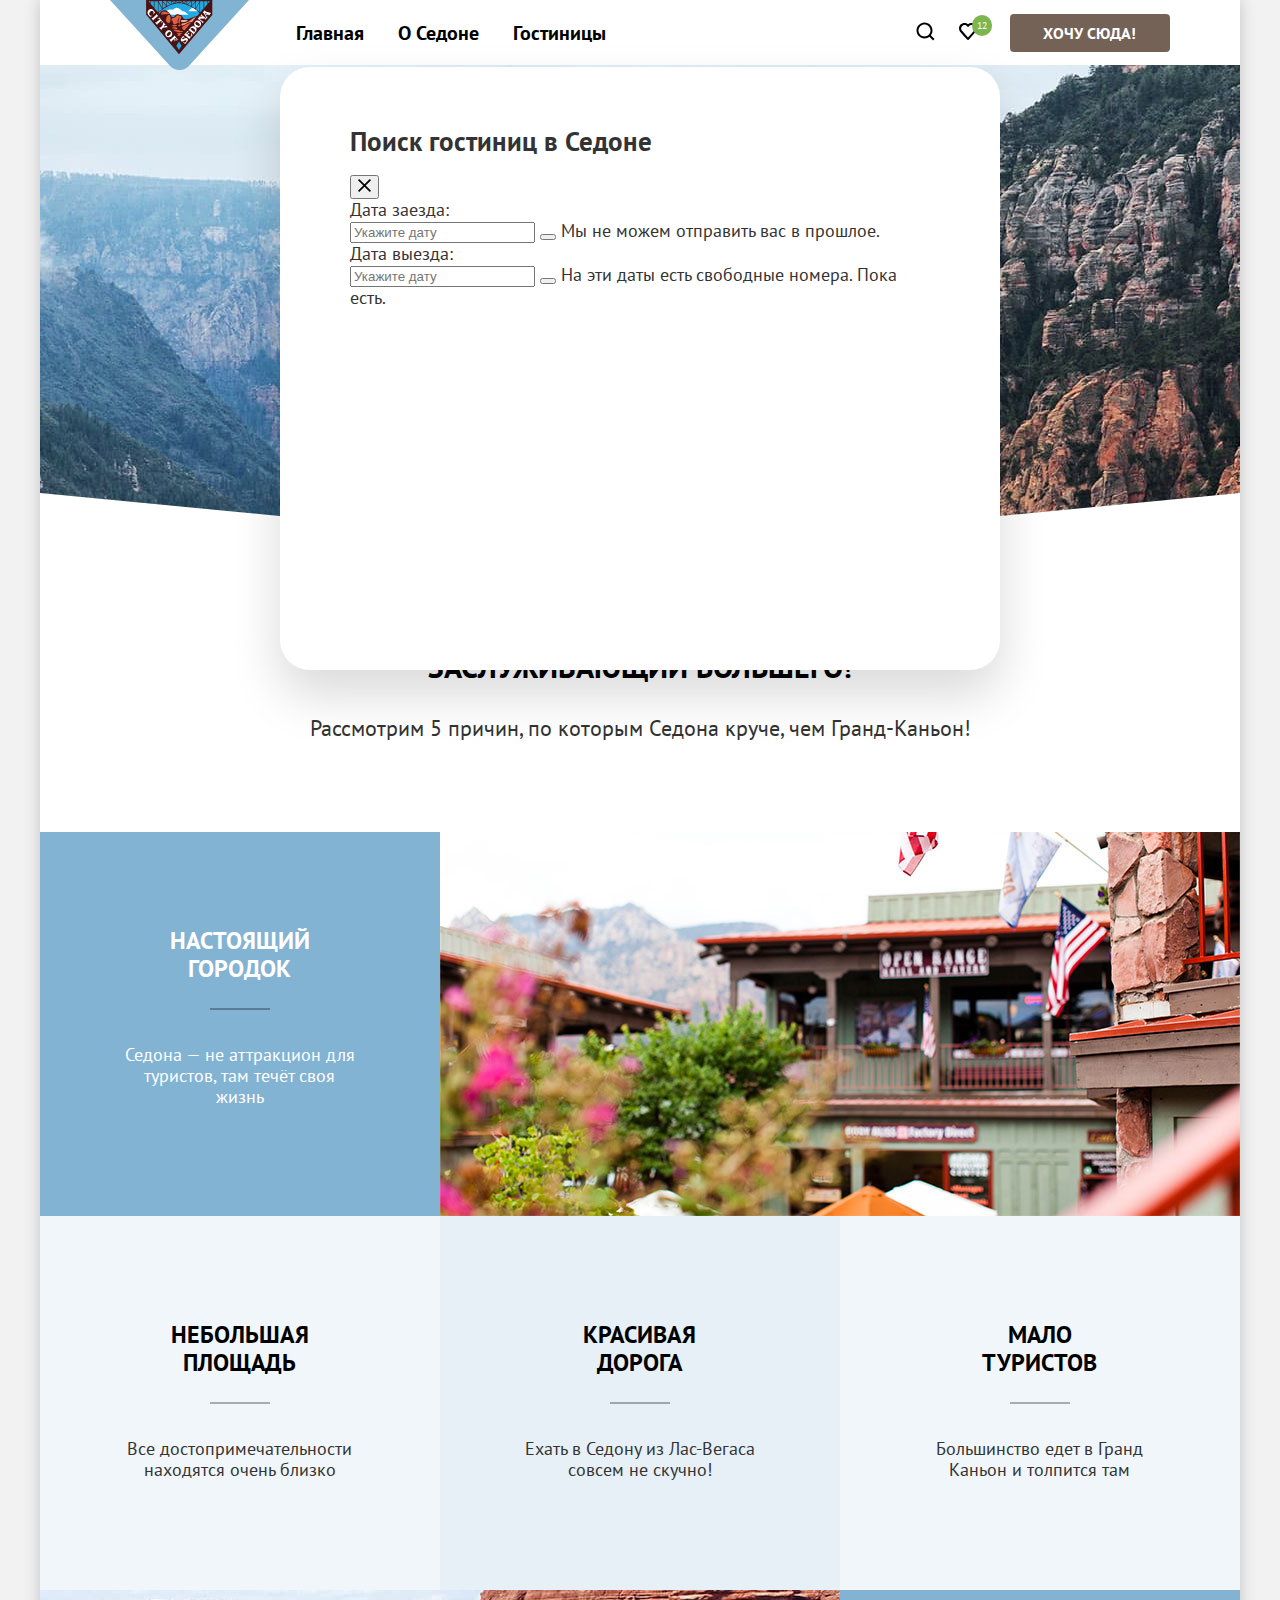
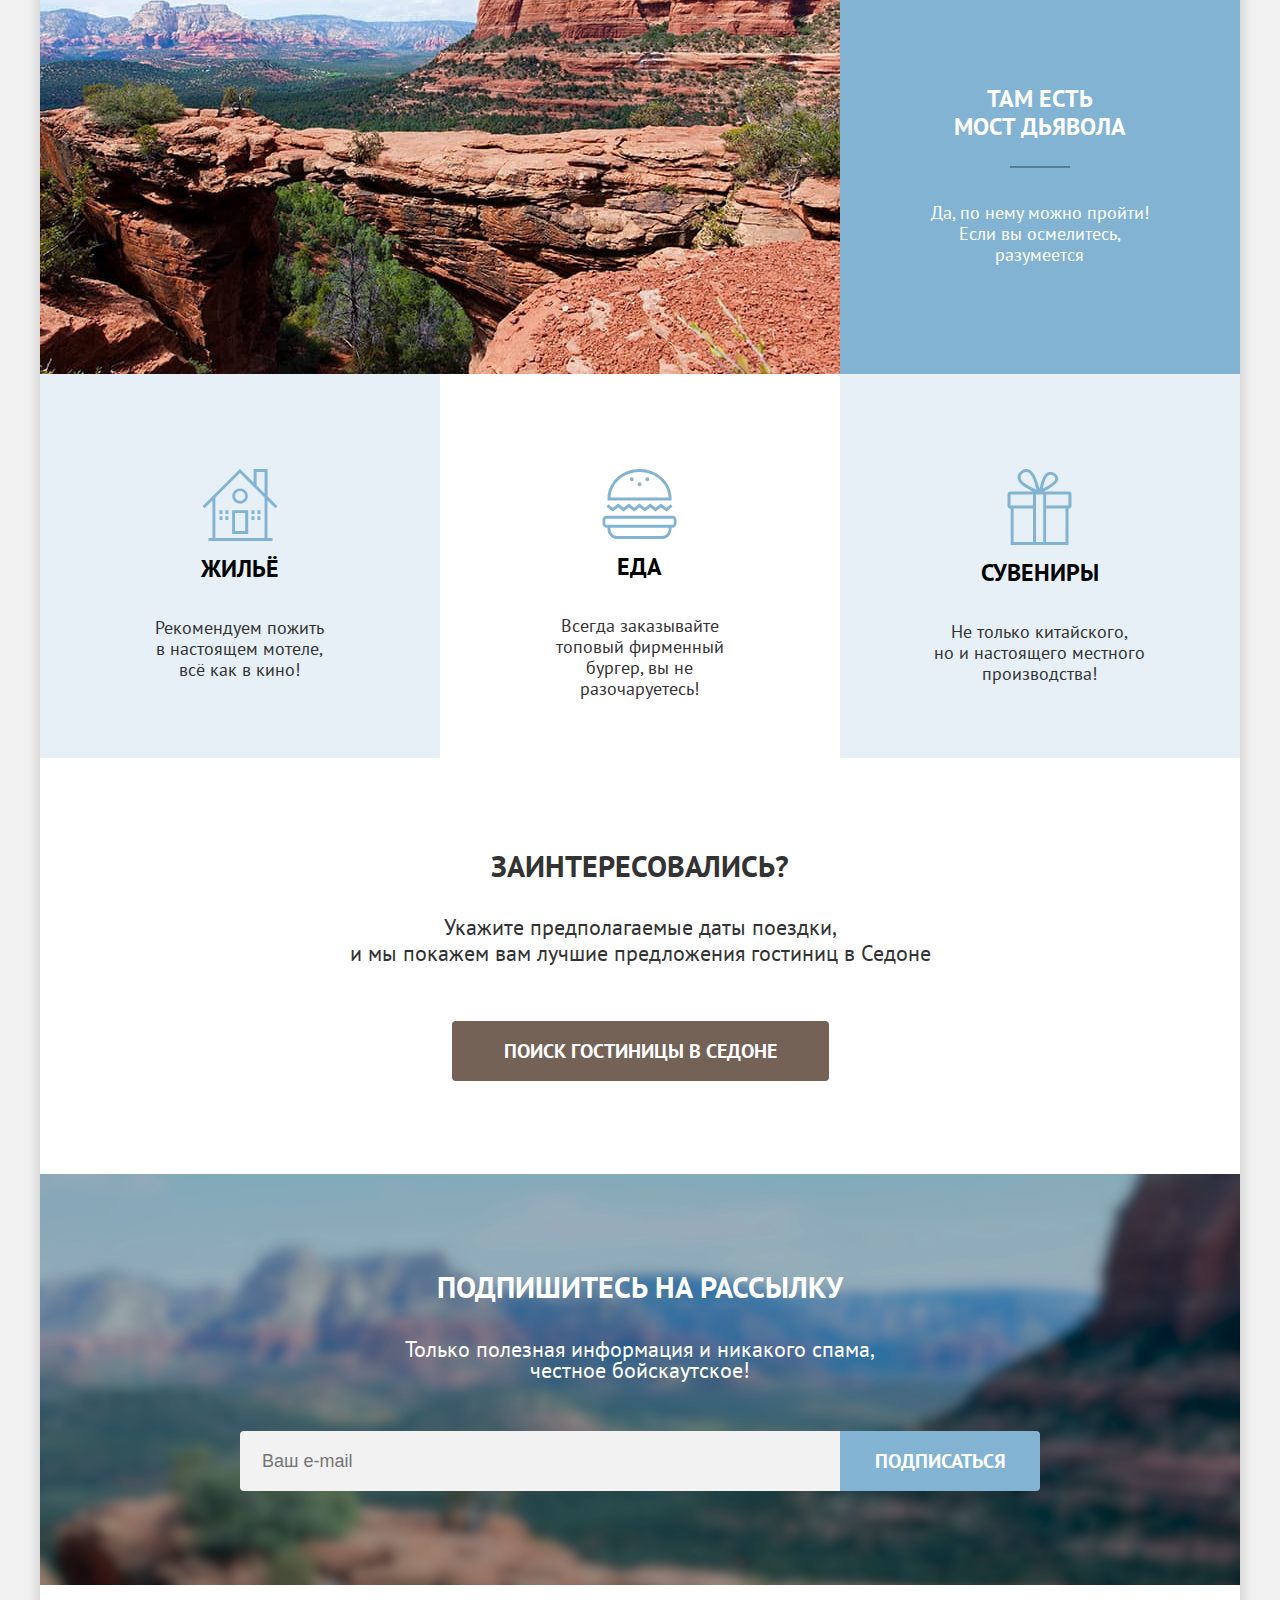
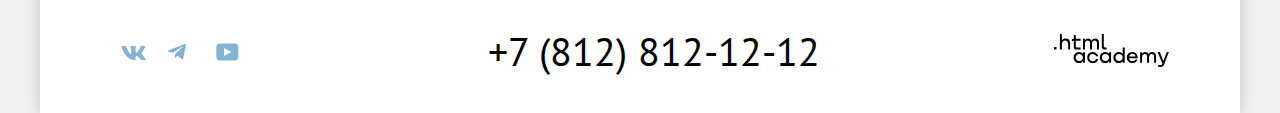
==== commit 20a609f5: "исправил слайдер" ====
--- a/index.html
+++ b/index.html
@@ -185,6 +185,35 @@
         </a>
       </p>
     </footer>
+
+    <section class="modal-page">
+      <div class="modal-box">
+        <div class="modal-container">
+          <header class="modal-header">
+            <h2 class="modal-title">Поиск гостиниц в Седоне</h2>
+            <button class="button close-modal" aria-label="Закрыть окно">
+              <svg width="13" height="13" viewBox="0 0 13 13" fill="none" xmlns="http://www.w3.org/2000/svg">
+                <path d="M13 1.2L11.8 0L6.5 5.3L1.2 0L0 1.2L5.3 6.5L0 11.8L1.2 13L6.5 7.7L11.8 13L13 11.8L7.7 6.5L13 1.2Z" fill="black"/>
+              </svg>
+            </button>
+          </header>
+          <form class="modal-form" action="https://echo.htmlacademy.ru/" method="post">
+            <label for="start-date" class="start-date">Дата заезда:</label>
+              <div class="input-box">
+                <input class="input-start-date" id="start-date" type="text" value="" placeholder="Укажите дату">
+                <button class="button input-calendar-start" aria-label="Открыть календарь для выбора даты." type="button"></button>
+                <span class="error-notification">Мы не можем отправить вас в прошлое.</span>
+              </div>
+            <label for="end-date" class="end-date">Дата выезда:</label>
+              <div class="input-box">
+                <input class="input-end-date" id="end-date" type="text" value="" placeholder="Укажите дату">
+                <button class="button input-calendar-end" aria-label="Открыть календарь для выбора даты." type="button"></button>
+                <span class="open-notification">На эти даты есть свободные номера. Пока есть.</span>
+              </div>
+          </form>
+        </div>
+      </div>
+    </section>
   </div>
 </body>
 </html>
--- a/css/styles.css
+++ b/css/styles.css
@@ -196,7 +196,7 @@
 
 .hotel-catalog {
   padding: 70px;
-  padding-top: 0px;
+  padding-top: 0;
 }
 
 .hotels-type {
@@ -263,8 +263,8 @@
 
 .advantages-bar {
   width: 60px;
-  transform: rotate(90deg);
-  border: 2px solid rgba(0, 0, 0, 0.3);
+  border-bottom: 2px solid rgba(0, 0, 0, 0.3);
+  margin: auto;
 }
 
 .advantages-wrapper-large {
@@ -368,7 +368,7 @@
   color: #000;
   width: 600px;
   height: 58px;
-  border-radius: 4px 0px 0px 4px;
+  border-radius: 4px 0 0 4px;
   border: 0;
   font-size: 18px;
   line-height: 21px;
@@ -378,14 +378,16 @@
 .subscribe-button {
   min-width: 200px;
   min-height: 60px;
-  border-radius: 0px 4px 4px 0px;
+  border-radius: 0 4px 4px 0;
   font-size: 20px;
   line-height: 36px;
   border: 0;
+  padding: 0;
 }
 
 .subscribe-form {
   display: flex;
+  justify-content: center;
 }
 
 .hotel-rate {
@@ -448,7 +450,7 @@
 .footer-phone {
   width: 677px;
   text-align: center;
-  margin: 0px;
+  margin: 0;
   margin-top: 5px;
 }
 
@@ -540,26 +542,71 @@
   background-position: center;
 }
 
-.radio-button {
-  margin-left: 43px;
-}
-
-.radio-input {
-  appearance: none;
+.control-input:focus-visible + .check-box {
+  background-color: rgba(255, 255, 255, 0.6);
+  outline: 3px solid #83b3d3;
+  border-radius: 4px;
+}
+
+.control-input:checked:focus-visible + .check-box {
+  background-color: rgba(255, 255, 255, 0.6);
+  background-image: url("../images/input-icons/mark.svg");
+  background-repeat: no-repeat;
+  background-position: center;
+  outline: 3px solid #83b3d3;
+  border-radius: 4px;
+}
+
+.radio {
+  position: relative;
+  display: block;
+  padding-left: 39px;
+}
+
+.radio-mark {
   position: absolute;
   width: 20px;
   height: 20px;
-  background-color: #fff;
+  background-color: #ffffff;
   border-radius: 50%;
-}
-
-.radio-input:checked + .radio-button {
-  background-image: url(../image/icons/radio.svg);
-  background-repeat: no-repeat;
-  background-position: center;
-}
-
-
+  top: 0;
+  left: 0;
+}
+
+.radio-input[type="radio"]:focus + .radio-mark {
+  outline: 3px solid #83b3d3;
+  background-color: rgba(255, 255, 255, 0.6);
+}
+
+.radio-input[type="radio"]:active + .radio-mark {
+  background-color: rgba(255, 255, 255, 0.3);
+  outline: none;
+}
+
+.radio-input[type="radio"]:hover + .radio-mark {
+  background-color: rgba(255, 255, 255, 0.6);
+}
+
+.radio-input[type="radio"]:checked + .radio-mark::after {
+  position: absolute;
+  content: "";
+  height: 10px;
+  width: 10px;
+  border-radius: 50%;
+  background: #3f5e72;
+  top: 5px;
+  left: 5px;
+}
+
+.radio-button {
+  position: absolute;
+  width: 20px;
+  height: 20px;
+  background-color: #ffffff;
+  border-radius: 50%;
+  top: 0;
+  left: 0;
+}
 
 .catalog-form {
   display: flex;
@@ -592,18 +639,24 @@
 
 .catalog-filter-label {
   position: relative;
-  flex-basis: 50%;
+  height: 48px;
 }
 
 .catalog-filter-label span {
   position: absolute;
-  right: 15px;
-  top: 12px;
-  font-size: 18px;
-}
-
-.catalog-filter-label:first-child {
-  border-right: 2px solid white;
+  right: 20px;
+  top: 50%;
+  transform: translate(0, -50%);
+  color: #000;
+  opacity: 0.3;
+}
+
+.catalog-filter-label:first-child .range-input {
+  border-radius: 4px 0 0 4px;
+}
+
+.catalog-filter-label:nth-child(2) .range-input {
+  border-radius: 0 4px 4px 0;
 }
 
 .catalog-filter-container {
@@ -659,30 +712,18 @@
 
 .range-input {
   box-sizing: border-box;
-  width: 100%;
+  width: 143px;
   height: 100%;
-  padding: 22px 0px 12px 15px;
-  background: none;
+  padding: 12px 0 12px 20px;
   border: none;
-  font-weight: 400;
-  font-size: 18px;
-  line-height: 21px;
-  color: white;
-}
-
-.range-input::-webkit-outer-spin-button,
-.range-input::-webkit-inner-spin-button {
-  appearance: none;
-  margin: 0;
+  font-weight: 700;
 }
 
 .range-wrapper-inputs {
   display: flex;
-  width: 281px;
-  height: 48px;
-  border: 2px solid white;
-  border-radius: 4px;
-  margin-bottom: 30px;
+  width: 288px;
+  justify-content: space-between;
+  margin-bottom: 35px;
 }
 
 .range-scale  {
@@ -752,9 +793,36 @@
 }
 
 .select-control {
-  width: 287px;
+  position: relative;
+  height: 48px;
+  min-width: 290px;
+  border: 2px solid #e6e6e6;
+  border-radius: 4px;
+  margin-right: 67px;
+  font-size: 18px;
+  font-weight: 400;
+  line-height: 23px;
+  font-family: inherit;
+  color: #333333;
+  appearance: none;
+  background-image: url(../image/icons/select.svg);
+  background-repeat: no-repeat;
+  background-position: right 21px center;
+  background-color: #ffffff;
   padding: 12px 19px;
-  padding-left: 20px;
+}
+
+.select-control:focus {
+  outline: 2px solid #83b3d3;
+  border-radius: 4px;
+}
+
+.select-control:active {
+  opacity: 0.3;
+}
+
+.select-control:hover {
+  border: 2px solid #83b3d3;
 }
 
 .sort-list {
@@ -981,50 +1049,34 @@
   z-index: 1;
 }
 
-.modal {
-  position: relative;
-  margin: auto;
-  padding: 60px 70px 70px 70px;
-  background-color: #fff;
-}
-
-.modal-main {
+.modal-page-active{
+  display: block;
+  position: fixed;
+  top: 0;
+  right: 0;
+  bottom: 0;
+  left: 0;
+  background: rgba(242, 242, 242, 0.8);
+  z-index: 9001;
+}
+
+.modal-container {
+  width: 575px;
+  margin: 0 auto;
+}
+
+.modal-box {
+  position: absolute;
+  top: 67px;
+  right: 50%;
+  transform: translateX(50%);
+  display: flex;
+  flex-direction: column;
   width: 715px;
   height: 561px;
+  background-color: rgba(255, 255, 255, 1);
+  box-shadow: 0 25px 50px rgba(0, 0, 0, 0.15);
   border-radius: 30px;
-}
-
-.modal-container {
-  position: fixed;
-  top: 0;
-  left: 0;
-  display: flex;
-  width: 100%;
-  height: 100%;
-  background-color: rgba(0, 0, 0, 0.8);
-}
-
-.modal-close-button {
-  position: absolute;
-  margin-top: 54px;
-  margin-right: 70px;
-  top: 0;
-  right: 0;
-  width: 0;
-  background-color: #F2F2F2;
-  background-image: url("../image/icons/close.svg");
-  background-position: center;
-  background-repeat: no-repeat;
-  cursor: pointer;
-  width: 53px;
-  height: 53px;
-  border-radius: 50px;
-  border: none;
-}
-
-.modal-title {
-  margin: 0;
-  font-size: 30px;
-  line-height: 36px;
-  text-transform: uppercase;
-}
+  padding-top: 42px;
+  padding-right: 5px;
+}
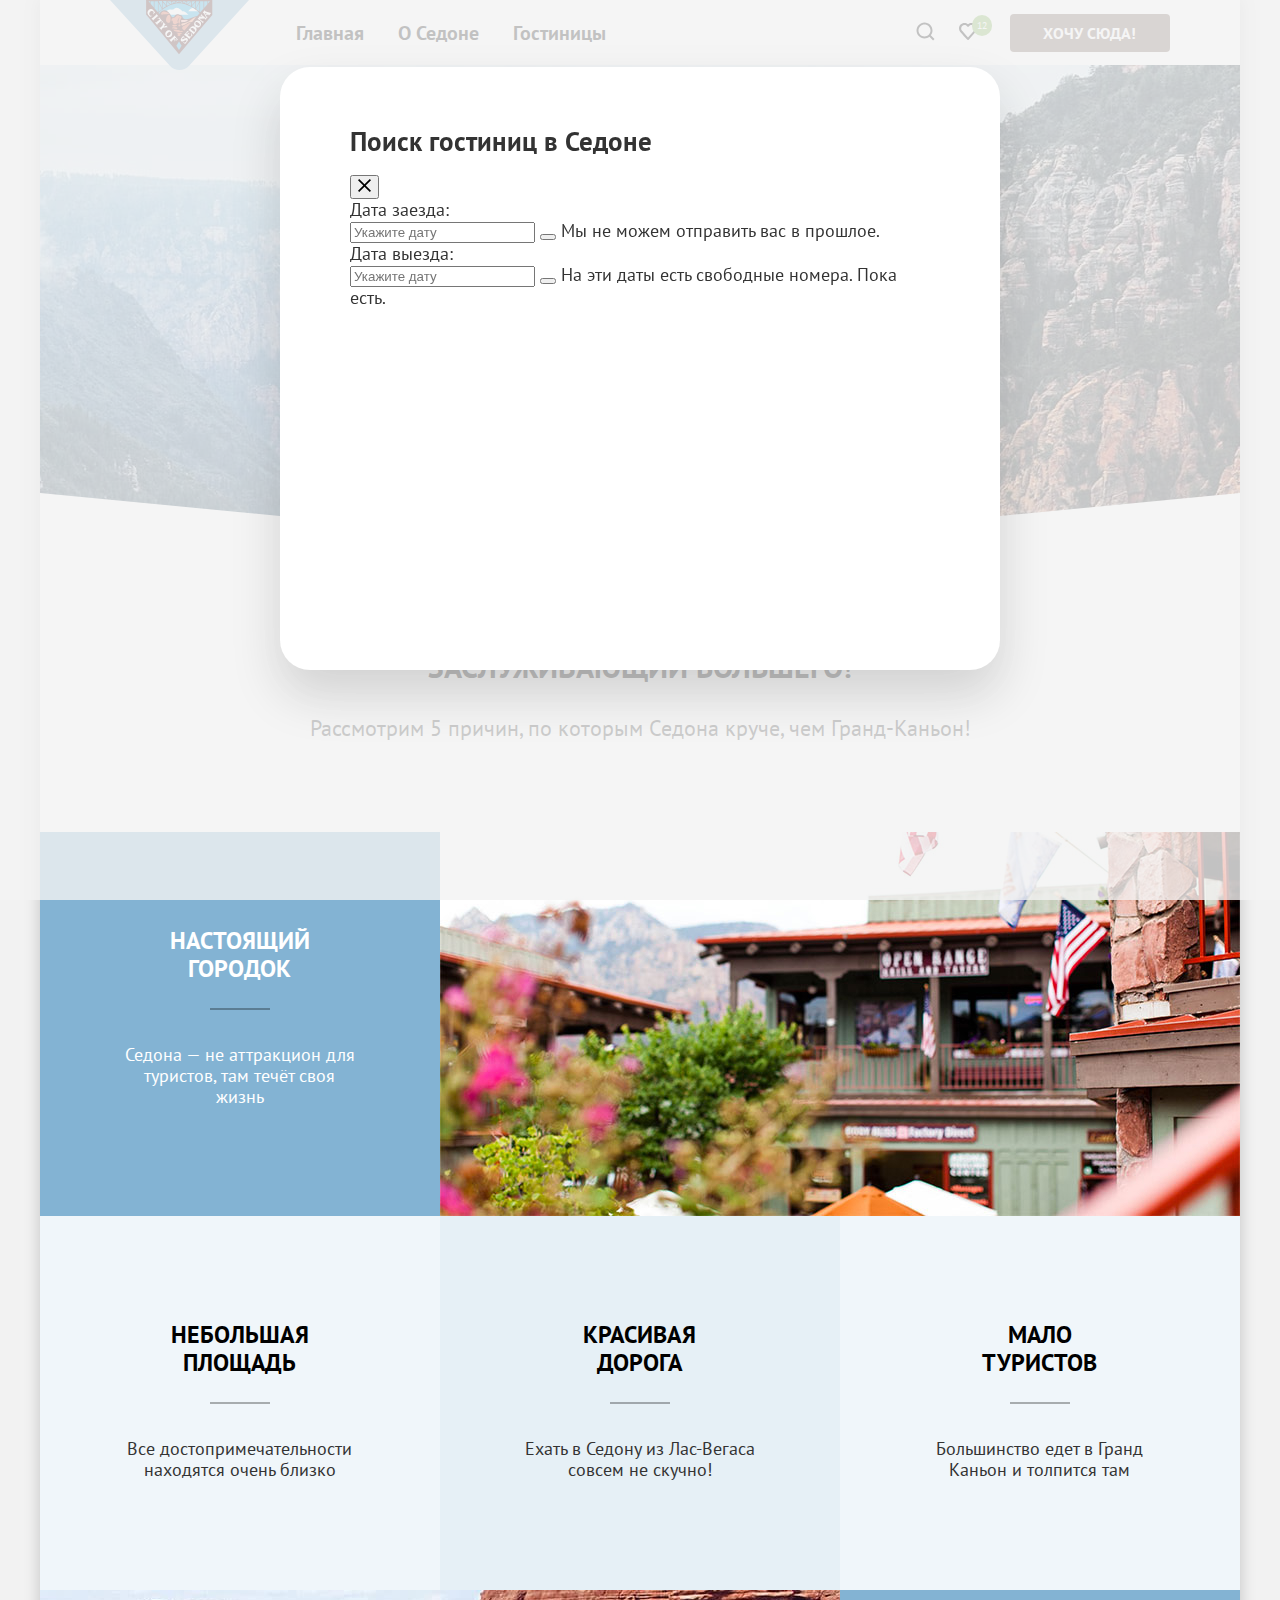
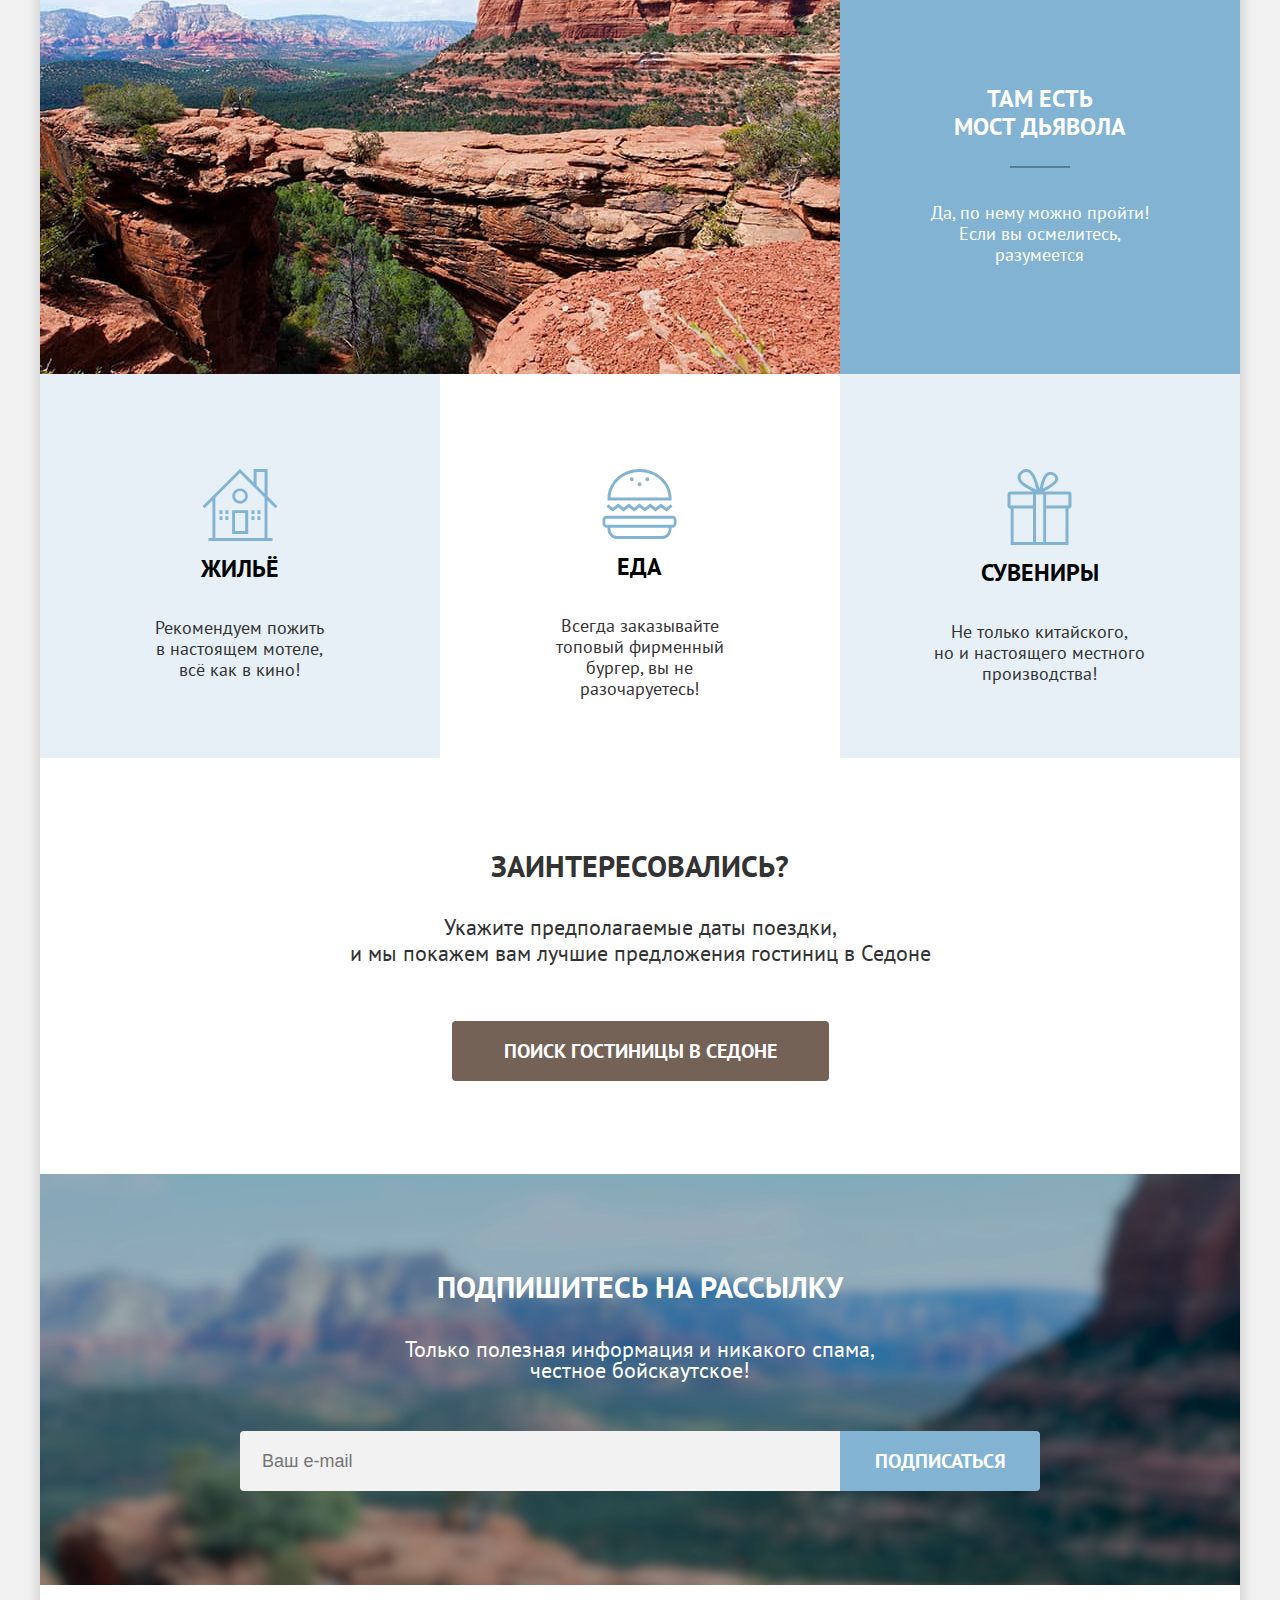
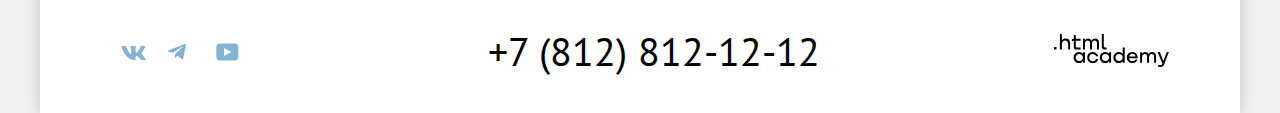
==== commit 6b0e75a7: "+ фавиконка + исправил список доделать флексы" ====
--- a/index.html
+++ b/index.html
@@ -186,7 +186,7 @@
       </p>
     </footer>
 
-    <section class="modal-page">
+    <section class="modal-page-active">
       <div class="modal-box">
         <div class="modal-container">
           <header class="modal-header">
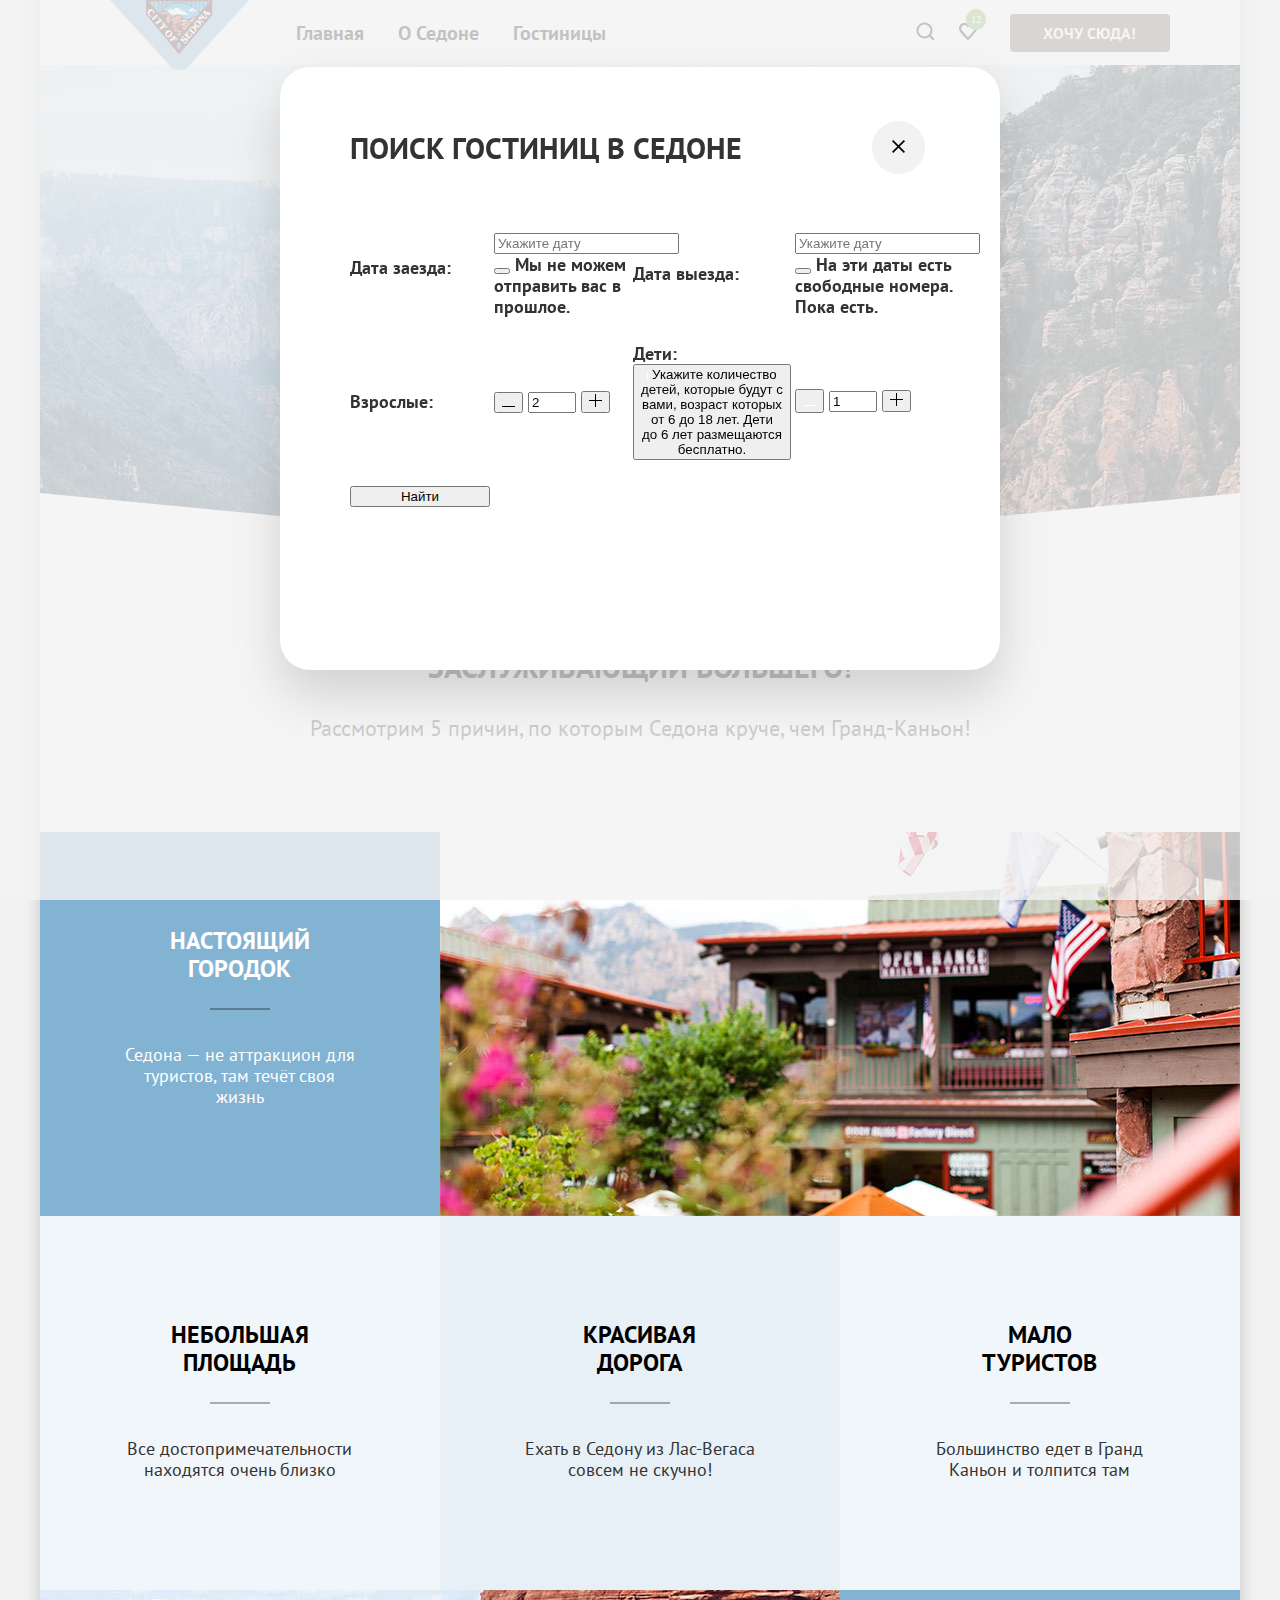
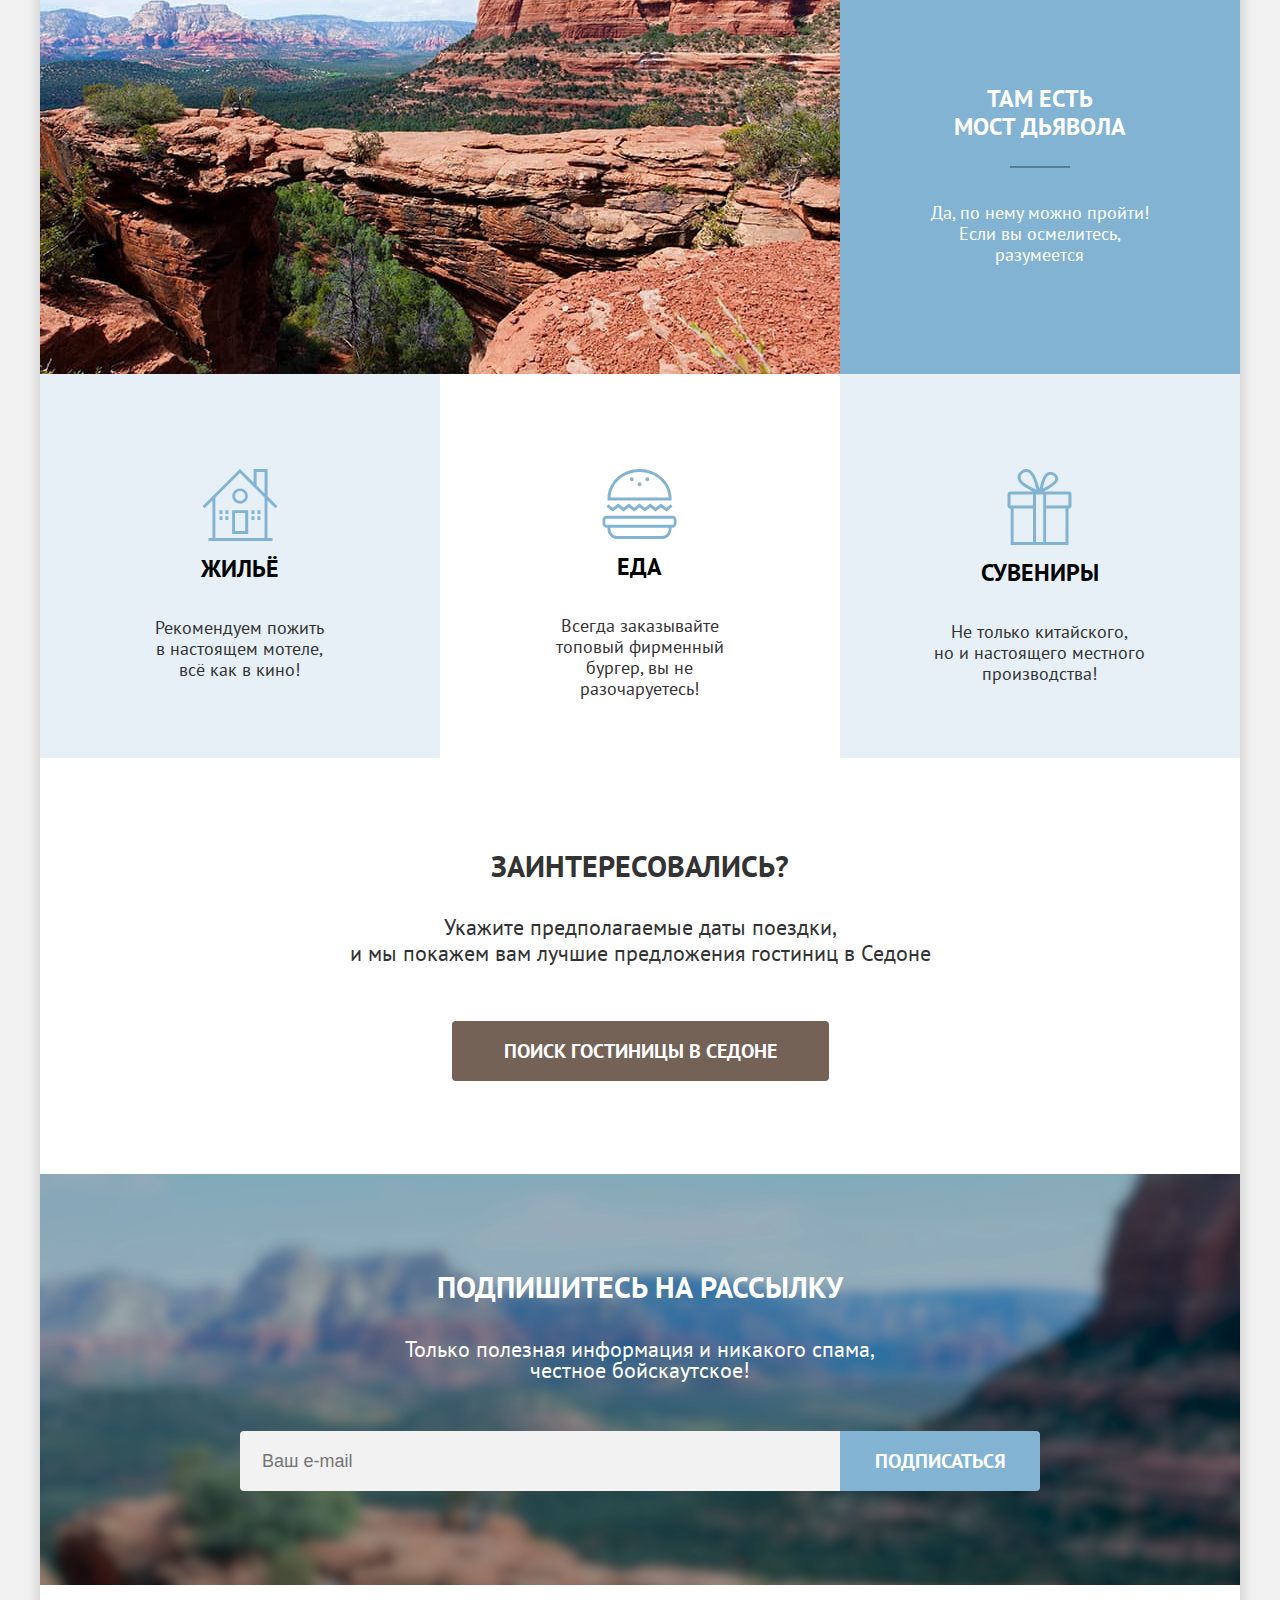
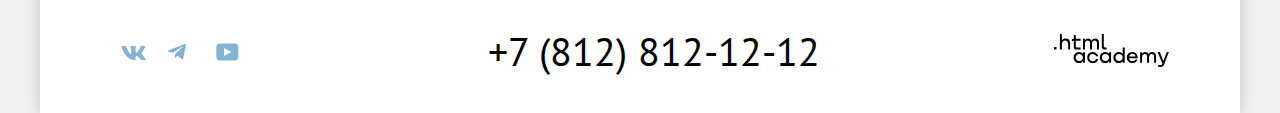
==== commit ebfa9a49: "исправил кнопку применить и карточки" ====
--- a/index.html
+++ b/index.html
@@ -186,12 +186,12 @@
       </p>
     </footer>
 
-    <section class="modal-page-active">
+    <section class="modal-page">
       <div class="modal-box">
         <div class="modal-container">
           <header class="modal-header">
             <h2 class="modal-title">Поиск гостиниц в Седоне</h2>
-            <button class="button close-modal" aria-label="Закрыть окно">
+            <button class="close-modal" aria-label="Закрыть окно">
               <svg width="13" height="13" viewBox="0 0 13 13" fill="none" xmlns="http://www.w3.org/2000/svg">
                 <path d="M13 1.2L11.8 0L6.5 5.3L1.2 0L0 1.2L5.3 6.5L0 11.8L1.2 13L6.5 7.7L11.8 13L13 11.8L7.7 6.5L13 1.2Z" fill="black"/>
               </svg>
@@ -201,15 +201,64 @@
             <label for="start-date" class="start-date">Дата заезда:</label>
               <div class="input-box">
                 <input class="input-start-date" id="start-date" type="text" value="" placeholder="Укажите дату">
-                <button class="button input-calendar-start" aria-label="Открыть календарь для выбора даты." type="button"></button>
+                <button class="input-calendar-start" aria-label="Открыть календарь для выбора даты." type="button"></button>
                 <span class="error-notification">Мы не можем отправить вас в прошлое.</span>
               </div>
             <label for="end-date" class="end-date">Дата выезда:</label>
               <div class="input-box">
                 <input class="input-end-date" id="end-date" type="text" value="" placeholder="Укажите дату">
-                <button class="button input-calendar-end" aria-label="Открыть календарь для выбора даты." type="button"></button>
+                <button class="input-calendar-end" aria-label="Открыть календарь для выбора даты." type="button"></button>
                 <span class="open-notification">На эти даты есть свободные номера. Пока есть.</span>
               </div>
+            <label class="adults-label" for="adults-number">Взрослые:</label>
+              <div class="adults-box">
+                <button class="minus-button" type="button" aria-label="Уменьшить количество взрослых">
+                  <svg class="minus-svg" width="13" height="1" viewBox="0 0 13 1" fill="currentColor" xmlns="http://www.w3.org/2000/svg">
+                    <path d="M0 0L0 1L13 1V0L0 0Z" fill="currentColor"/>
+                  </svg>
+                </button>
+                <input class="adults-numder" id="adults-number" type="number" value="2" step="1" min="1" max="4">
+                <button class="plus-button" type="button" aria-label="Увеличить количество взрослых.">
+                  <svg width="13" height="13" viewBox="0 0 13 13" fill="currentColor" xmlns="http://www.w3.org/2000/svg">
+                    <g>
+                      <path d="M13 6H7V0H6V6H0V7H6V13H7V7H13V6Z" fill="currentColor"/>
+                    </g>
+                 </svg>
+                </button>
+              </div>
+            <label class="children-label" for="children-numder">Дети:
+              <button class="info-children" id="children-numder" type="button">
+                <svg width="1" height="9" viewBox="0 0 1 9" fill="white" xmlns="http://www.w3.org/2000/svg">
+                  <g clip-path="url(#clip0_18711_289)">
+                    <path d="M0 9H1L1 3H0L0 9Z" fill="white"/>
+                    <path d="M1 0H0V1H1V0Z" fill="white"/>
+                  </g>
+                  <defs>
+                    <clipPath id="clip0_18711_289">
+                      <rect width="1" height="9" fill="currentColor"/>
+                    </clipPath>
+                  </defs>
+                </svg>
+              <span class="notication-children">Укажите количество детей, которые будут с вами,
+                возраст которых от 6 до 18 лет. Дети<br>до 6 лет размещаются бесплатно.</span>
+              </button>
+            </label>
+            <div class="children-box">
+              <button class="minus button" type="button">
+                <svg width="13" height="1" viewBox="0 0 13 1" fill="currentColor" xmlns="http://www.w3.org/2000/svg">
+                  <path d="M0 0L0 1L13 1V0L0 0Z" fill="currentColor"/>
+                </svg>
+              </button>
+              <input class="children-number" type="number" value="1" step="1" min="0" max="4">
+              <button class="plus-button" type="button">
+                <svg width="13" height="13" viewBox="0 0 13 13" fill="currentColor" xmlns="http://www.w3.org/2000/svg">
+                  <g>
+                    <path d="M13 6H7V0H6V6H0V7H6V13H7V7H13V6Z" fill="currentColor"/>
+                  </g>
+                </svg>
+              </button>
+            </div>
+            <button class="button-modal-form" type="submit">Найти</button>
           </form>
         </div>
       </div>
--- a/css/styles.css
+++ b/css/styles.css
@@ -175,8 +175,7 @@
   display: grid;
   gap: 18px;
   grid-template-columns: 340px 340px 340px;
-  margin-top: 76px;
-  margin-bottom: 64px;
+
   justify-items: center;
 }
 
@@ -192,6 +191,9 @@
 .hotels-card-title {
   margin: 0;
   margin-top: 16px;
+  font-weight: 700;
+  font-size: 24px;
+  line-height: 28px;
 }
 
 .hotel-catalog {
@@ -206,7 +208,7 @@
 
 .hotels-price {
   margin: 0;
-  width: 140px;
+  /* width: 140px; */
 }
 
 .hotel-card-stars {
@@ -519,7 +521,7 @@
 
 .button-form {
   margin-left: auto;
-  margin-top: 60px;
+  margin-top: 55px;
 }
 
 .check-box {
@@ -533,7 +535,7 @@
 
 .control-input {
   appearance: none;
-  margin-left: 34px;
+  margin-left: 33px;
 }
 
 .control-input:checked + .check-box {
@@ -610,7 +612,6 @@
 
 .catalog-form {
   display: flex;
-  align-items: flex-start;
   position: relative;
 }
 
@@ -619,7 +620,7 @@
   font-size: 20px;
   line-height: 26px;
   font-weight: 700;
-  margin-bottom: 30px;
+  margin-bottom: 35px;
 }
 
 .catalog-price-title {
@@ -632,8 +633,8 @@
   width: 290px;
   padding: 0;
   border: 0;
-  margin-top: 7px;
-  margin-left: 67px;
+  /* margin-top: 7px; */
+  margin-left: 47px;
   box-sizing: border-box;
 }
 
@@ -668,8 +669,6 @@
   margin-right: 30px;
   border: none;
   padding: 0;
-  margin-left: 0;
-  margin-top: 8px;
 }
 
 .catalog-filter-item {
@@ -677,7 +676,7 @@
 }
 
 .catalog-filter-list {
-  margin-right: 70px;
+  margin-right: 71px;
 }
 
 .price-cost {
@@ -704,7 +703,7 @@
 }
 
 .range-bar {
-  width: 233px;
+  width: 220px;
   height: 4px;
   background-color: rgba(255, 255, 255, 1);
   position: relative;
@@ -717,13 +716,14 @@
   padding: 12px 0 12px 20px;
   border: none;
   font-weight: 700;
+  font-size: 18px;
 }
 
 .range-wrapper-inputs {
   display: flex;
   width: 288px;
   justify-content: space-between;
-  margin-bottom: 35px;
+  margin-bottom: 45px;
 }
 
 .range-scale  {
@@ -749,14 +749,12 @@
 
 .toggle-max {
   top: -8px;
-  left: 216px;
+  left: 205px;
 }
 
 .breadcrumbs {
   display: flex;
-  margin-bottom: 38px;
-  margin-left: 3px;
-  margin-top: -7px;
+  margin-bottom: 42px;
 }
 
 .breadcrumbs-link::before {
@@ -771,16 +769,16 @@
   color: #fff;
 }
 
-
-
 .inner-header-title {
   margin: 0;
   font-size: 60px;
   line-height: 78px;
+  margin-bottom: 5px;
 }
 
 .found-descr {
   margin: 0;
+  margin-right: 153px;
   font-size: 30px;
   font-weight: 700;
   line-height: 39px;
@@ -790,6 +788,7 @@
   display: flex;
   justify-content: space-between;
   align-items: center;
+  margin-bottom: 40px;
 }
 
 .select-control {
@@ -798,7 +797,7 @@
   min-width: 290px;
   border: 2px solid #e6e6e6;
   border-radius: 4px;
-  margin-right: 67px;
+  /* margin-right: 67px; */
   font-size: 18px;
   font-weight: 400;
   line-height: 23px;
@@ -916,6 +915,7 @@
   text-align: center;
   font-weight: 700;
   color: #fff;
+  cursor: pointer;
 }
 
 .button-brown {
@@ -1011,17 +1011,17 @@
 
 .button-check {
   border: none;
-  width: 162px;
-  height: 55px;
+  width: 190px;
+  height: 35px;
   display: block;
-  margin-bottom: 20px;
+  margin-bottom: 40px;
 }
 
 .button-reset {
   border: none;
   background-color: transparent;
   color: #fff;
-  margin-left: 45px;
+  margin-left: 60px;
   padding: 0;
   font-size: 16px;
 }
@@ -1036,8 +1036,8 @@
 
 .like-icon::before {
   position: absolute;
-  bottom: 10px;
-  left: 14px;
+  bottom: 16px;
+  left: 8px;
   content: "12";
   display: flex;
   justify-content: center;
@@ -1049,7 +1049,9 @@
   z-index: 1;
 }
 
-.modal-page-active{
+/* MODAL PAGE */
+
+.modal-page{
   display: block;
   position: fixed;
   top: 0;
@@ -1080,3 +1082,69 @@
   padding-top: 42px;
   padding-right: 5px;
 }
+
+.modal-header {
+  display: flex;
+  justify-content: space-between;
+  align-items: center;
+  margin-bottom: 38px;
+  margin-top: -6px;
+}
+
+.modal-title {
+  font-size: 30px;
+  line-height: 1.33;
+  text-transform: uppercase;
+}
+
+.close-modal {
+  width: 53px;
+  height: 53px;
+  background-color: #f2f2f2;
+  border: none;
+  border-radius: 50%;
+}
+
+.close-modal:hover {
+  background-color: #e6e6e6;
+}
+
+.close-modal:focus-visible {
+  background-color: #e6e6e6;
+  outline: 3px solid #83b3d3;
+}
+
+.close-modal:active {
+  background-color: #e6e6e6;
+  opacity: 0.6;
+}
+
+.modal-form {
+  display: grid;
+  grid-template-columns: 140px 135px 158px auto;
+  row-gap: 26px;
+  column-gap: 4px;
+  align-items: center;
+  font-weight: 700;
+}
+
+.start-date {
+  grid-column: 1/2;
+  margin-bottom: 13px;
+}
+
+.start-arrival-date {
+  appearance: none;
+  width: 420px;
+  height: 50px;
+  background: #f2f2f2;
+  border-radius: 4px;
+  border: none;
+  color: #000000;
+  font-weight: 700;
+  font-size: 18px;
+  line-height: 2.22px;
+  margin-left: 11px;
+  padding-left: 19px;
+  margin-bottom: 13px;
+}
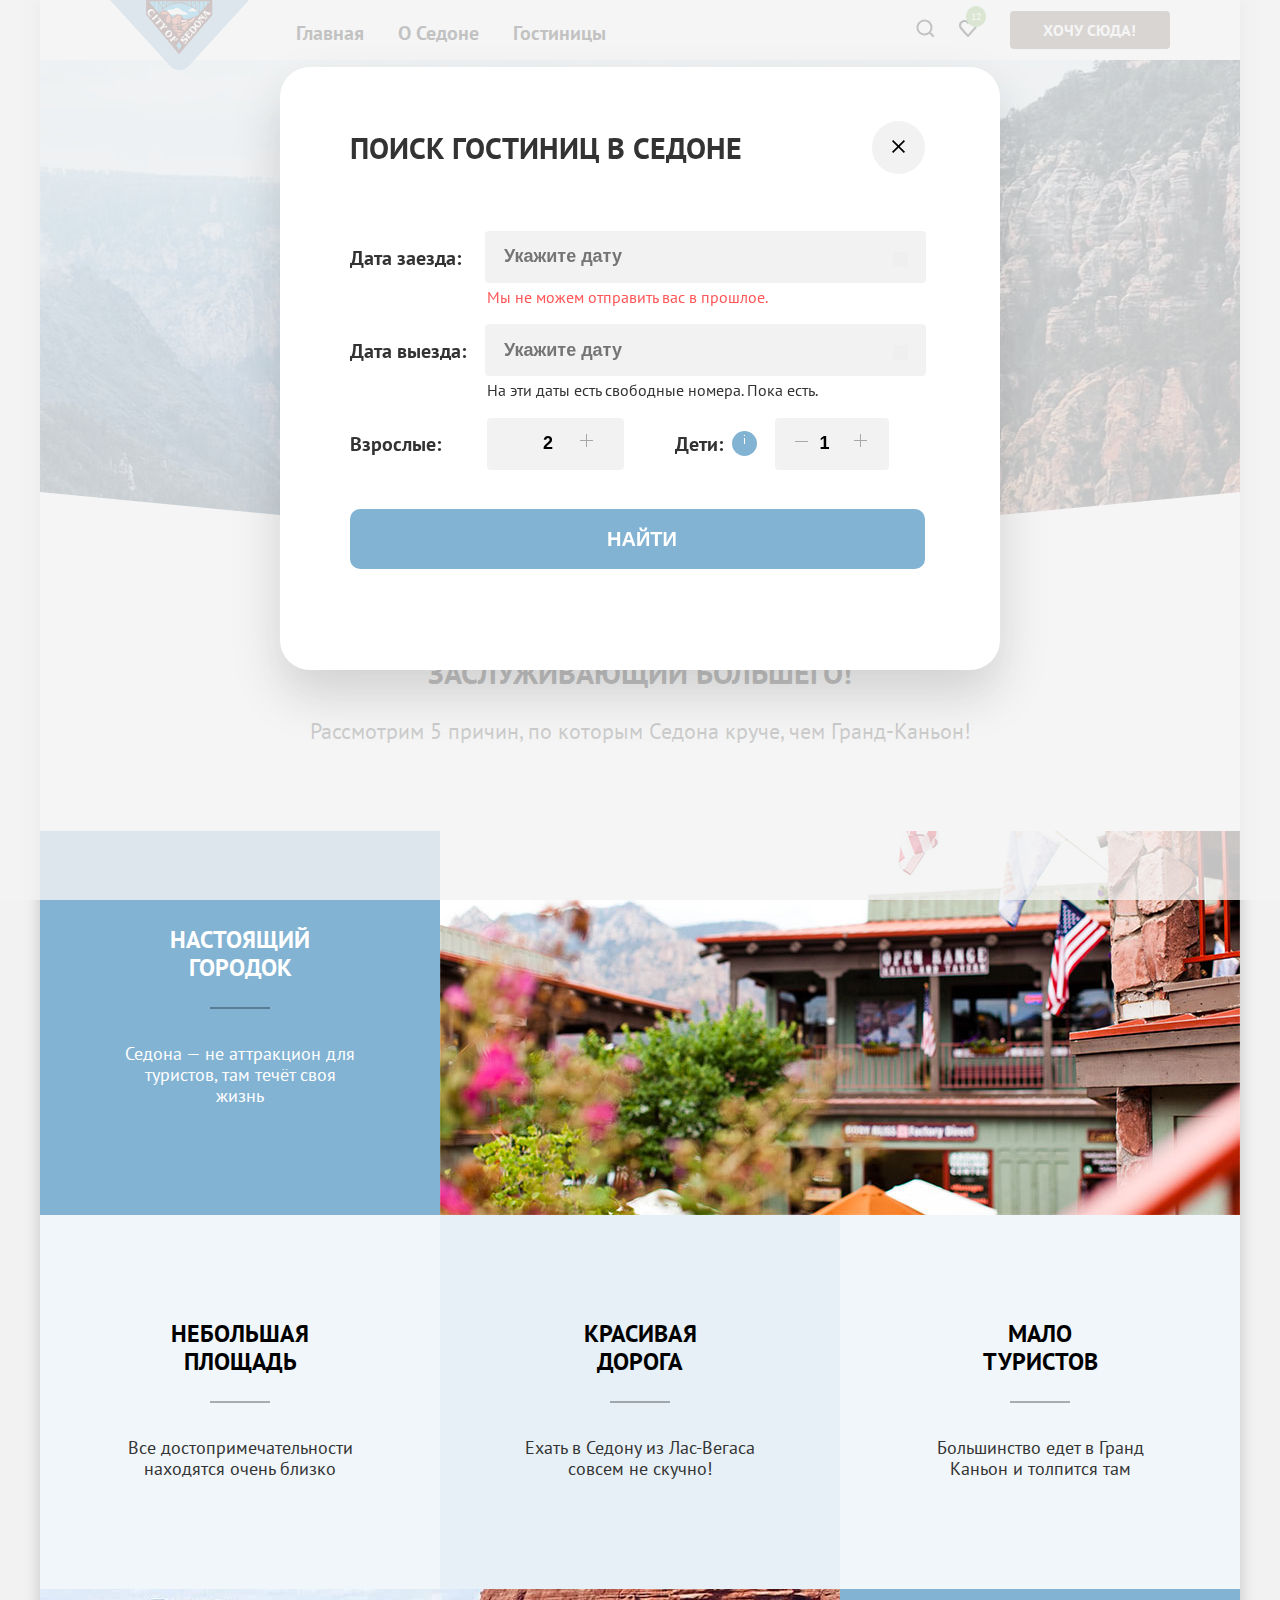
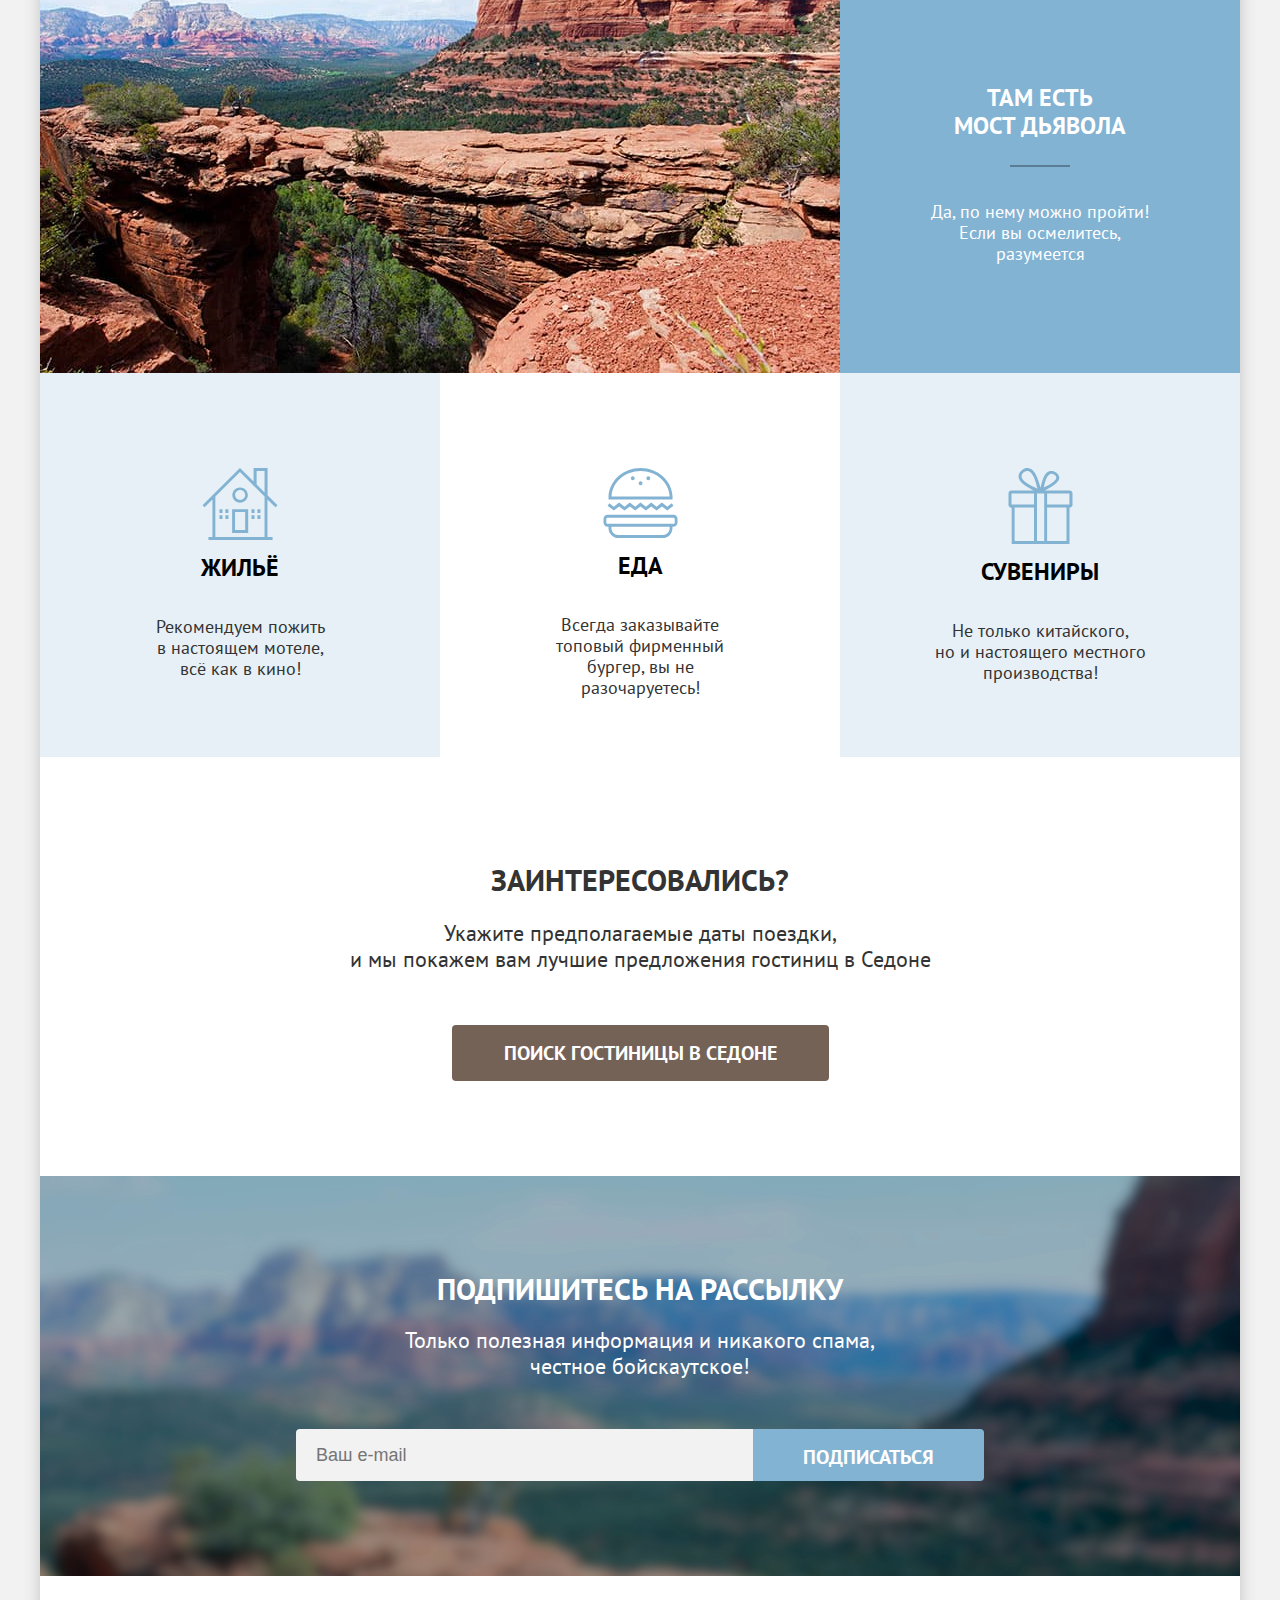
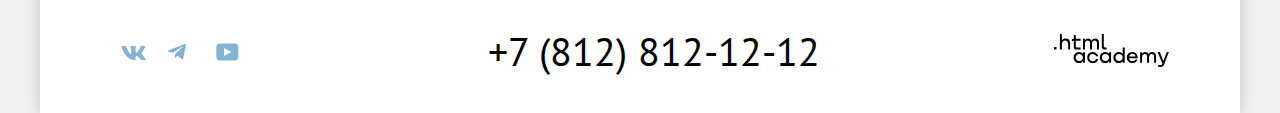
==== commit ca751f77: "final" ====
--- a/index.html
+++ b/index.html
@@ -213,11 +213,9 @@
             <label class="adults-label" for="adults-number">Взрослые:</label>
               <div class="adults-box">
                 <button class="minus-button" type="button" aria-label="Уменьшить количество взрослых">
-                  <svg class="minus-svg" width="13" height="1" viewBox="0 0 13 1" fill="currentColor" xmlns="http://www.w3.org/2000/svg">
-                    <path d="M0 0L0 1L13 1V0L0 0Z" fill="currentColor"/>
-                  </svg>
+
                 </button>
-                <input class="adults-numder" id="adults-number" type="number" value="2" step="1" min="1" max="4">
+                <input class="adults-number" id="adults-number" type="number" value="2" step="1" min="1" max="4">
                 <button class="plus-button" type="button" aria-label="Увеличить количество взрослых.">
                   <svg width="13" height="13" viewBox="0 0 13 13" fill="currentColor" xmlns="http://www.w3.org/2000/svg">
                     <g>
@@ -226,8 +224,8 @@
                  </svg>
                 </button>
               </div>
-            <label class="children-label" for="children-numder">Дети:
-              <button class="info-children" id="children-numder" type="button">
+            <label class="children-label" for="children-number">Дети:
+              <button class="info-children" id="children-number" type="button">
                 <svg width="1" height="9" viewBox="0 0 1 9" fill="white" xmlns="http://www.w3.org/2000/svg">
                   <g clip-path="url(#clip0_18711_289)">
                     <path d="M0 9H1L1 3H0L0 9Z" fill="white"/>
@@ -239,14 +237,16 @@
                     </clipPath>
                   </defs>
                 </svg>
-              <span class="notication-children">Укажите количество детей, которые будут с вами,
+              <span class="notification-children">Укажите количество детей, которые будут с вами,
                 возраст которых от 6 до 18 лет. Дети<br>до 6 лет размещаются бесплатно.</span>
               </button>
             </label>
             <div class="children-box">
-              <button class="minus button" type="button">
-                <svg width="13" height="1" viewBox="0 0 13 1" fill="currentColor" xmlns="http://www.w3.org/2000/svg">
+              <button class="minus-button" type="button" aria-label="Уменьшить количество взрослых.">
+                <svg class="minus-svg" width="13" height="1" viewBox="0 0 13 1" fill="currentColor" xmlns="http://www.w3.org/2000/svg">
+                  <g>
                   <path d="M0 0L0 1L13 1V0L0 0Z" fill="currentColor"/>
+                  </g>
                 </svg>
               </button>
               <input class="children-number" type="number" value="1" step="1" min="0" max="4">
--- a/css/styles.css
+++ b/css/styles.css
@@ -49,7 +49,7 @@
   z-index: 1;
   display: flex;
   padding: 0 70px;
-  height: 70px;
+  height: 65px;
 }
 
 .navigation-index {
@@ -135,8 +135,8 @@
   url("../image/index-background.jpg") top center/cover no-repeat;
   text-align: center;
   margin: 0 auto;
-  margin-bottom: 60px;
-  padding-top: 46px;
+  margin-bottom: 70px;
+  padding-top: 50px;
   min-height: 439px;
 }
 
@@ -153,7 +153,7 @@
 
 .main-wrapper {
   text-align: center;
-  padding-bottom: 64px;
+  padding-bottom: 60px;
 }
 
 .main-subtitle {
@@ -162,20 +162,18 @@
   line-height: 36px;
   text-transform: uppercase;
   color: #000;
-  margin: 63px 240px 25px 240px;
+  margin: 63px 240px 0 240px;
 }
 
 .main-description {
   font-size: 22px;
   line-height: 36px;
-  /* margin-bottom: 6px; */
 }
 
 .hotels-list {
   display: grid;
   gap: 18px;
   grid-template-columns: 340px 340px 340px;
-
   justify-items: center;
 }
 
@@ -184,13 +182,14 @@
   flex-wrap: wrap;
   align-items: flex-start;
   justify-content: space-between;
-  min-height: 438px;
+  min-height: 405px;
   padding: 20px;
 }
 
 .hotels-card-title {
   margin: 0;
-  margin-top: 16px;
+  margin-top: 17px;
+  margin-bottom: 5px;
   font-weight: 700;
   font-size: 24px;
   line-height: 28px;
@@ -204,22 +203,28 @@
 .hotels-type {
   width: 160px;
   margin: 0;
+  margin-bottom: 10px;
 }
 
 .hotels-price {
   margin: 0;
-  /* width: 140px; */
 }
 
 .hotel-card-stars {
-  height: 17px;
+  margin: 0;
+  height: 40px;
   width: 40px;
-  margin-top: 16px;
   background-image: url("../image/icons/star.svg");
   background-repeat: repeat-x;
   background-position: left center;
 }
 
+.star-box {
+  display: flex;
+  justify-content: space-between;
+  width: 300px;
+}
+
 .hotel-card-stars-3 {
   width: 65px;
 }
@@ -229,14 +234,13 @@
 }
 
 .advantages-list {
-  display: flex;
-  flex-wrap: wrap;
+  display: grid;
+  grid-template-columns: repeat(3, 1fr);
   text-align: center;
-  margin-bottom: 90px;
+  margin-bottom: 105px;
 }
 
 .advantages-wrapper {
-  width: 33.333%;
   padding-top: 95px;
   padding-bottom: 92px;
   max-height: 197px;
@@ -270,9 +274,10 @@
 }
 
 .advantages-wrapper-large {
-  display: flex;
+  display: grid;
+  grid-column: span 3;
+  grid-template-columns: 1fr 2fr;
   width: 100%;
-  flex-wrap: wrap;
 }
 
 .advantages-wrapper-blue {
@@ -305,22 +310,22 @@
 
 .search {
   text-align: center;
-  margin-bottom: 93px;
+  margin-bottom: 95px;
 }
 
 .search-title {
+  margin: 0;
   font-size: 30px;
   font-weight: 700;
   line-height: 36px;
   text-transform: uppercase;
-  margin-bottom: 30px;
 }
 
 .search-description {
   width: 720px;
   font-size: 22px;
   line-height: 26px;
-  margin-bottom: 55px;
+  margin-bottom: 53px;
   margin-left: auto;
   margin-right: auto;
 }
@@ -328,7 +333,7 @@
 .search-button {
   display: inline-block;
   box-sizing: border-box;
-  padding: 12px 10px;
+  padding: 10px 10px;
   line-height: 36px;
   min-width: 377px;
   min-height: 50px;
@@ -343,48 +348,48 @@
   text-align: center;
   color: #fff;
   padding: 95px 200px;
-  margin-bottom: 40px;
+  margin-bottom: 50px;
 }
 .subscribe-description {
+  width: 530px;
+  margin: 0 auto;
   font-size: 22px;
   margin-bottom: 50px;
+  line-height: 26px;
 }
 
 .subscribe-catalog {
   text-align: center;
-  margin-bottom: 141px;
+  margin-bottom: 150px;
 }
 
 .subscribe-title {
   margin: 0;
   font-size: 30px;
-  font-weight: 700;
   line-height: 36px;
   text-transform: uppercase;
-  text-align: center;
-  margin-bottom: 34px;
+  margin-bottom: 20px;
 }
 
 .subscribe-field {
   background-color: #F2F2F2;
   color: #000;
-  width: 600px;
-  height: 58px;
+  min-width: 435px;
+  height: 50px;
   border-radius: 4px 0 0 4px;
   border: 0;
   font-size: 18px;
   line-height: 21px;
-  padding-left: 22px;
+  padding-left: 20px;
 }
 
 .subscribe-button {
-  min-width: 200px;
-  min-height: 60px;
+  height: 52px;
   border-radius: 0 4px 4px 0;
   font-size: 20px;
   line-height: 36px;
   border: 0;
-  padding: 0;
+  padding: 10px 50px;
 }
 
 .subscribe-form {
@@ -516,12 +521,12 @@
   color: #fff;
   padding: 35px 70px 70px 70px;
   margin-top: 5px;
-  margin-bottom: 44px;
+  margin-bottom: 43px;
 }
 
 .button-form {
   margin-left: auto;
-  margin-top: 55px;
+  margin-top: 60px;
 }
 
 .check-box {
@@ -754,7 +759,7 @@
 
 .breadcrumbs {
   display: flex;
-  margin-bottom: 42px;
+  margin-bottom: 40px;
 }
 
 .breadcrumbs-link::before {
@@ -773,12 +778,12 @@
   margin: 0;
   font-size: 60px;
   line-height: 78px;
-  margin-bottom: 5px;
+  margin-bottom: 10px;
 }
 
 .found-descr {
   margin: 0;
-  margin-right: 153px;
+  margin-right: 150px;
   font-size: 30px;
   font-weight: 700;
   line-height: 39px;
@@ -788,7 +793,8 @@
   display: flex;
   justify-content: space-between;
   align-items: center;
-  margin-bottom: 40px;
+  margin-bottom: 37px;
+  min-width: 397px;
 }
 
 .select-control {
@@ -797,7 +803,6 @@
   min-width: 290px;
   border: 2px solid #e6e6e6;
   border-radius: 4px;
-  /* margin-right: 67px; */
   font-size: 18px;
   font-weight: 400;
   line-height: 23px;
@@ -808,7 +813,7 @@
   background-repeat: no-repeat;
   background-position: right 21px center;
   background-color: #ffffff;
-  padding: 12px 19px;
+  padding: 5px 12px;
 }
 
 .select-control:focus {
@@ -833,8 +838,8 @@
 }
 
 .sort-card {
-  width: 48px;
-  height: 48px;
+  width: 50px;
+  height: 50px;
   border-radius: 4px;
   border: 2px solid #e6e6e6;
   display: flex;
@@ -858,13 +863,16 @@
 .pagination {
   display: grid;
   grid-template-columns: repeat(6,55px);
-  gap: 10px;
+  gap: 15px;
 }
 
 .pagination-container {
+  margin-left: 70px;
+  margin-bottom: 162px;
   display: flex;
   align-items: center;
   justify-content: space-between;
+  width: 405px;
 }
 
 .pagination-link {
@@ -881,6 +889,12 @@
   border-radius: 4px
 }
 
+
+.pagination-link-clear {
+  background-color: transparent;
+  color: #000;
+}
+
 .pagination-link:hover {
   background-color: #68A2CA;
 }
@@ -983,25 +997,26 @@
 }
 
 .button-more,
-.button-favorite,
+.button-favorite {
+  display: inline-block;
+  width: 133px;
+  padding: 8px 5px;
+  font-weight: 700;
+  font-size: 16px;
+  line-height: 20px;
+  color: #ffffff;
+  border-radius: 4px;
+}
+
 .button-check {
   font-size: 16px;
-  line-height: 21px;
-  padding: 10px;
-  border-radius: 4px
+  padding: 7px 10px;
+  border-radius: 4px;
 }
 
 .hotel-button {
   display: flex;
   justify-content: space-between;
-}
-
-.button-more {
-  width: 113px;
-}
-
-.button-favorite {
-  width: 120px;
 }
 
 .button-clear {
@@ -1014,7 +1029,7 @@
   width: 190px;
   height: 35px;
   display: block;
-  margin-bottom: 40px;
+  margin-bottom: 39px;
 }
 
 .button-reset {
@@ -1121,11 +1136,13 @@
 
 .modal-form {
   display: grid;
-  grid-template-columns: 140px 135px 158px auto;
+  grid-template-columns: 120px 135px 158px auto;
   row-gap: 26px;
   column-gap: 4px;
   align-items: center;
   font-weight: 700;
+  font-size: 20px;
+  line-height: 24px;
 }
 
 .start-date {
@@ -1133,7 +1150,7 @@
   margin-bottom: 13px;
 }
 
-.start-arrival-date {
+.input-start-date {
   appearance: none;
   width: 420px;
   height: 50px;
@@ -1148,3 +1165,293 @@
   padding-left: 19px;
   margin-bottom: 13px;
 }
+
+.input-start-date:hover,
+.input-end-date:hover {
+  background-color: #e6e6e6;
+}
+
+.input-start-date:focus-visible,
+.input-end-date:focus-visible {
+  background-color: #e6e6e6;
+  outline: 3px solid #83b3d3;
+}
+
+.input-start-date:active,
+.input-end-date:active {
+  outline: 2px solid #000000;
+  background-color: #ffffff;
+}
+
+.error-notification {
+  display: block;
+  padding-left: 13px;
+  font-weight: 400;
+  font-size: 16px;
+  line-height: 2.5px;
+  color: #ff5757;
+}
+
+.input-box {
+  display: flex;
+  flex-wrap: wrap;
+  grid-column: 2/-1;
+  position: relative;
+}
+
+.input-calendar-start {
+  position: absolute;
+  right: 18px;
+  bottom: 31px;
+  width: 15px;
+  height: 15px;
+  background-image: url("../image/icons/calendar.svg");
+  background-repeat: no-repeat;
+  background-position: center;
+  border: none;
+}
+
+.input-calendar-start:focus-visible,
+.input-calendar-end:focus-visible {
+  outline: 3px solid #83b3d3;
+  outline-offset: 4px;
+  border-radius: 3px;
+}
+
+.end-date {
+  grid-column: 1/2;
+  margin-bottom: 13px;
+}
+
+.input-end-date {
+  grid-column: 2/-1;
+  width: 420px;
+  height: 50px;
+  background: #f2f2f2;
+  border-radius: 4px;
+  border: none;
+  color: #000000;
+  font-weight: 700;
+  font-size: 18px;
+  line-height: 2.22px;
+  margin-left: 11px;
+  padding-left: 19px;
+  margin-bottom: 13px;
+}
+
+.input-calendar-end {
+  position: absolute;
+  right: 18px;
+  bottom: 32px;
+  width: 15px;
+  height: 15px;
+  background-image: url("../image/icons/calendar.svg");
+  background-repeat: no-repeat;
+  background-position: center;
+  border: none;
+}
+
+.open-notification {
+  display: block;
+  padding-left: 13px;
+  font-weight: 400;
+  font-size: 16px;
+  line-height: 2.5px;
+  color: #333333;
+}
+
+.open-notification-active {
+  display: block;
+ }
+
+.adults-lebel {
+  grid-column: 1/2;
+}
+
+.adults-box {
+  position: relative;
+  grid-column: 2/3;
+  margin-left: 13px;
+}
+
+.adults-number {
+  width: 133px;
+  height: 50px;
+  border: none;
+  background: #f2f2f2;
+  text-align: center;
+  border-radius: 4px;
+  color: #000000;
+  font-weight: 700;
+  font-size: 18px;
+  line-height: 2.22px;
+}
+
+.minus-button {
+  position: absolute;
+  top: 14px;
+  left: 14px;
+  border: none;
+  background: transparent;
+}
+
+.minus-button svg {
+  display: inline-block;
+  vertical-align: middle;
+  opacity: 0.3;
+}
+
+.minus-button:hover svg {
+  opacity: 1;
+}
+
+.minus-button:focus-visible {
+  opacity: 1;
+  outline: 3px solid #83b3d3;
+  outline-offset: 0;
+  border-radius: 4px;
+}
+
+.minus-button:active svg {
+  opacity: 0.2;
+}
+
+.plus-button {
+  position: absolute;
+  top: 15px;
+  right: 10px;
+  border: none;
+  background: transparent;
+}
+
+.plus-button svg {
+  opacity: 0.3;
+}
+
+.plus-button:hover svg {
+  opacity: 1;
+}
+
+.plus-button:active svg {
+  opacity: 0.2;
+}
+
+.plus-button:focus-visible {
+  opacity: 1;
+  outline: 3px solid #83b3d3;
+  border-radius: 4px;
+}
+
+.children-box .plus-button {
+  position: absolute;
+  top: 15px;
+  right: 53px;
+  border: none;
+}
+
+.children-label {
+  display: flex;
+  align-items: center;
+  grid-column: 3/4;
+  margin-left: 9px;
+  justify-self: center;
+  margin-right: -38px;
+}
+
+.info-children {
+  position: relative;
+  display: inline-block;
+  width: 25px;
+  height: 25px;
+  background-color: #83b3d3;
+  border: none;
+  border-radius: 50%;
+  margin-left: 9px;
+}
+
+.notification-children {
+  position: relative;
+  display: block;
+  z-index: 1;
+  width: 256px;
+  height: 143px;
+  top: 26px;
+  left: -119px;
+  background-color: #333333;
+  box-shadow: 0 15px 30px rgb(0 0 0 / 30%);
+  border-radius: 10px;
+  font-weight: 400;
+  font-size: 15px;
+  line-height: 1.3;
+  color: #ffffff;
+  text-align: left;
+  padding: 20px 0 18px 22px;
+  transform: scale(0);
+  transition: 0.155s linear;
+  cursor: pointer;
+}
+
+.info-children:hover .notification-children {
+  transform: scale(1);
+}
+
+.notification-children::after {
+  content: "";
+  position: absolute;
+  display: inline-block;
+  top: -31px;
+  left: 50%;
+  transform: translateX(-50%);
+  width: 19px;
+  height: 9px;
+  border: 20px solid transparent;
+  border-bottom: 20px solid #333333;
+}
+
+.children-box {
+  position: relative;
+  grid-column: 4/5;
+}
+
+.children-number {
+  width: 110px;
+  height: 50px;
+  border: none;
+  background: #f2f2f2;
+  text-align: center;
+  border-radius: 4px;
+  color: #000000;
+  font-weight: 700;
+  font-size: 18px;
+  line-height: 2.22px;
+}
+
+.button-modal-form {
+  grid-column: 1/-1;
+  width: 575px;
+  height: 60px;
+  background-color: #83b3d3;
+  border-radius: 10px;
+  border: none;
+  text-transform: uppercase;
+  font-size: 20px;
+  line-height: 2;
+  font-weight: 700;
+  color: #ffffff;
+  margin-top: 13px;
+  padding-left: 15px;
+}
+
+.button-modal-form:hover {
+  background-color: #68a2ca;
+}
+
+.button-modal-form:focus-visible {
+  background-color: #68a2ca;
+  outline: 3px solid #756257;
+}
+
+.button-modal-form:active {
+  background-color: #68a2ca;
+  color: rgba(255, 255, 255, 0.3);
+}
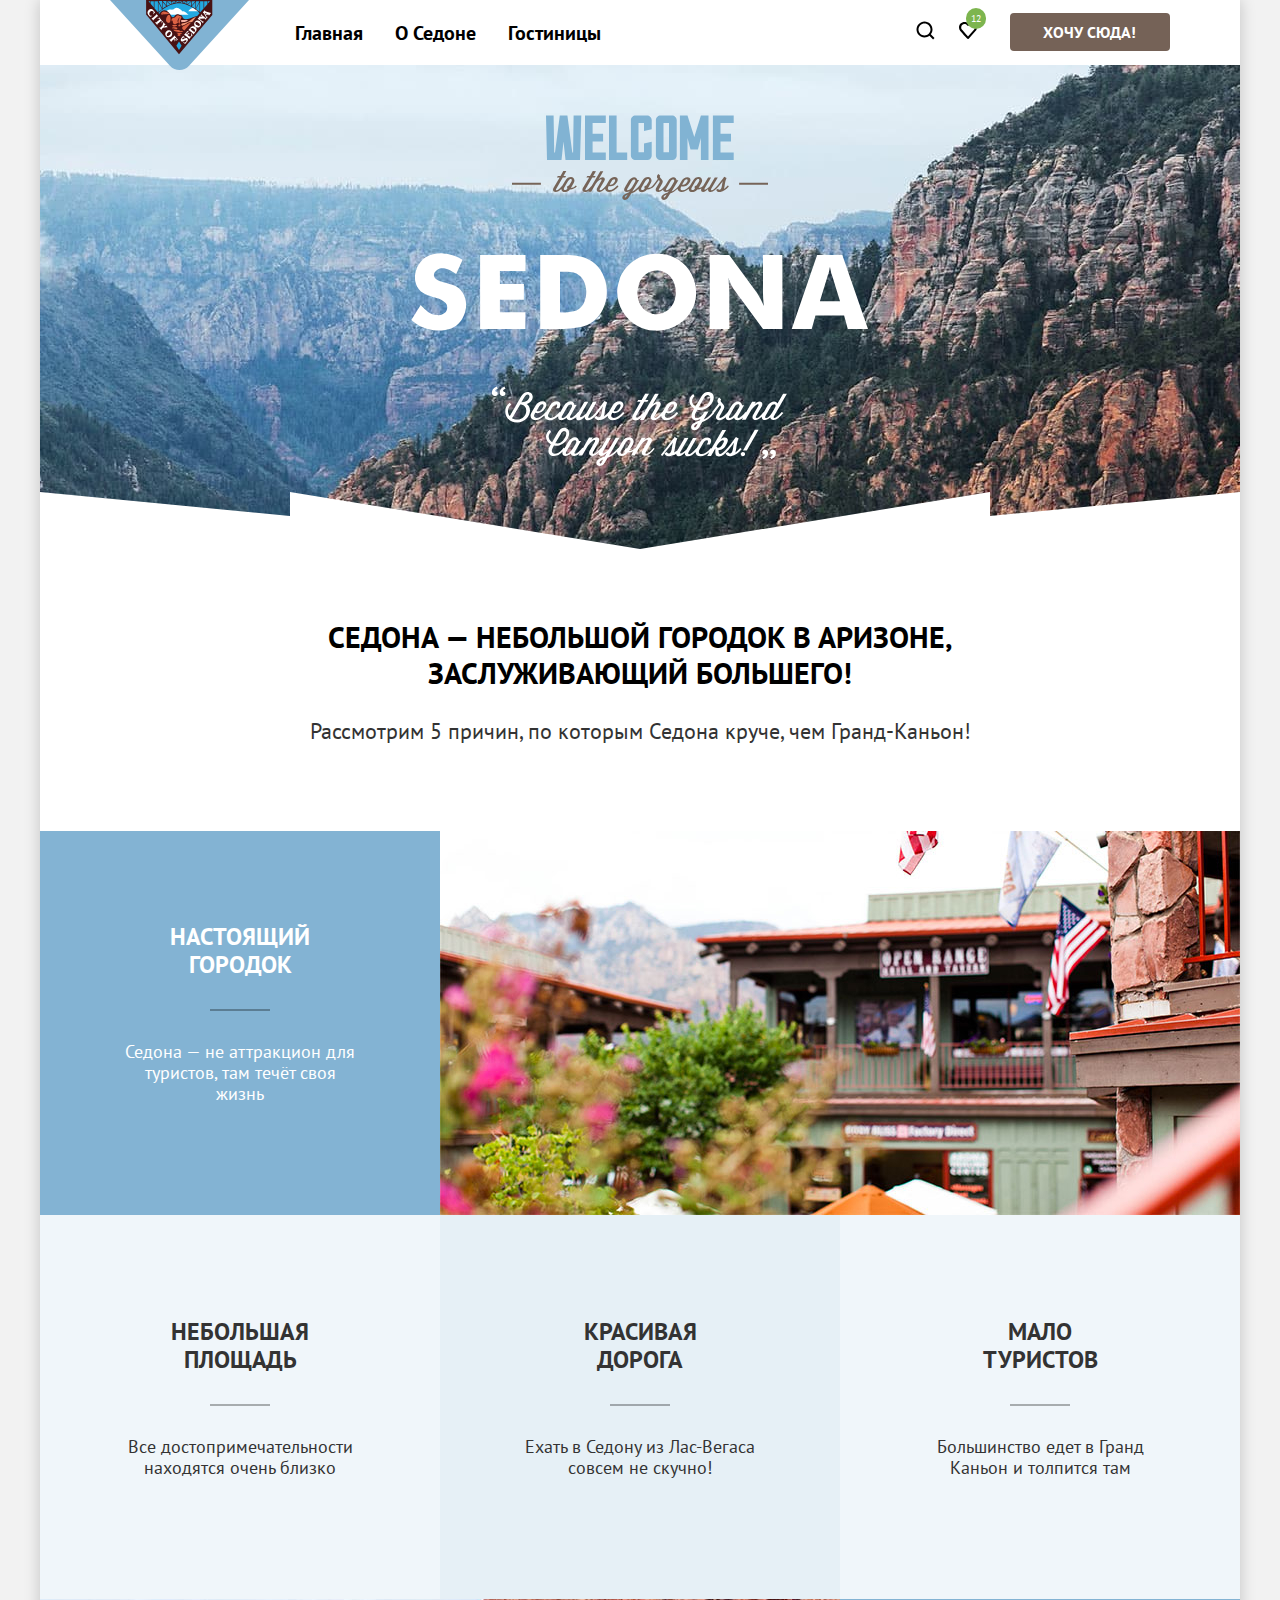
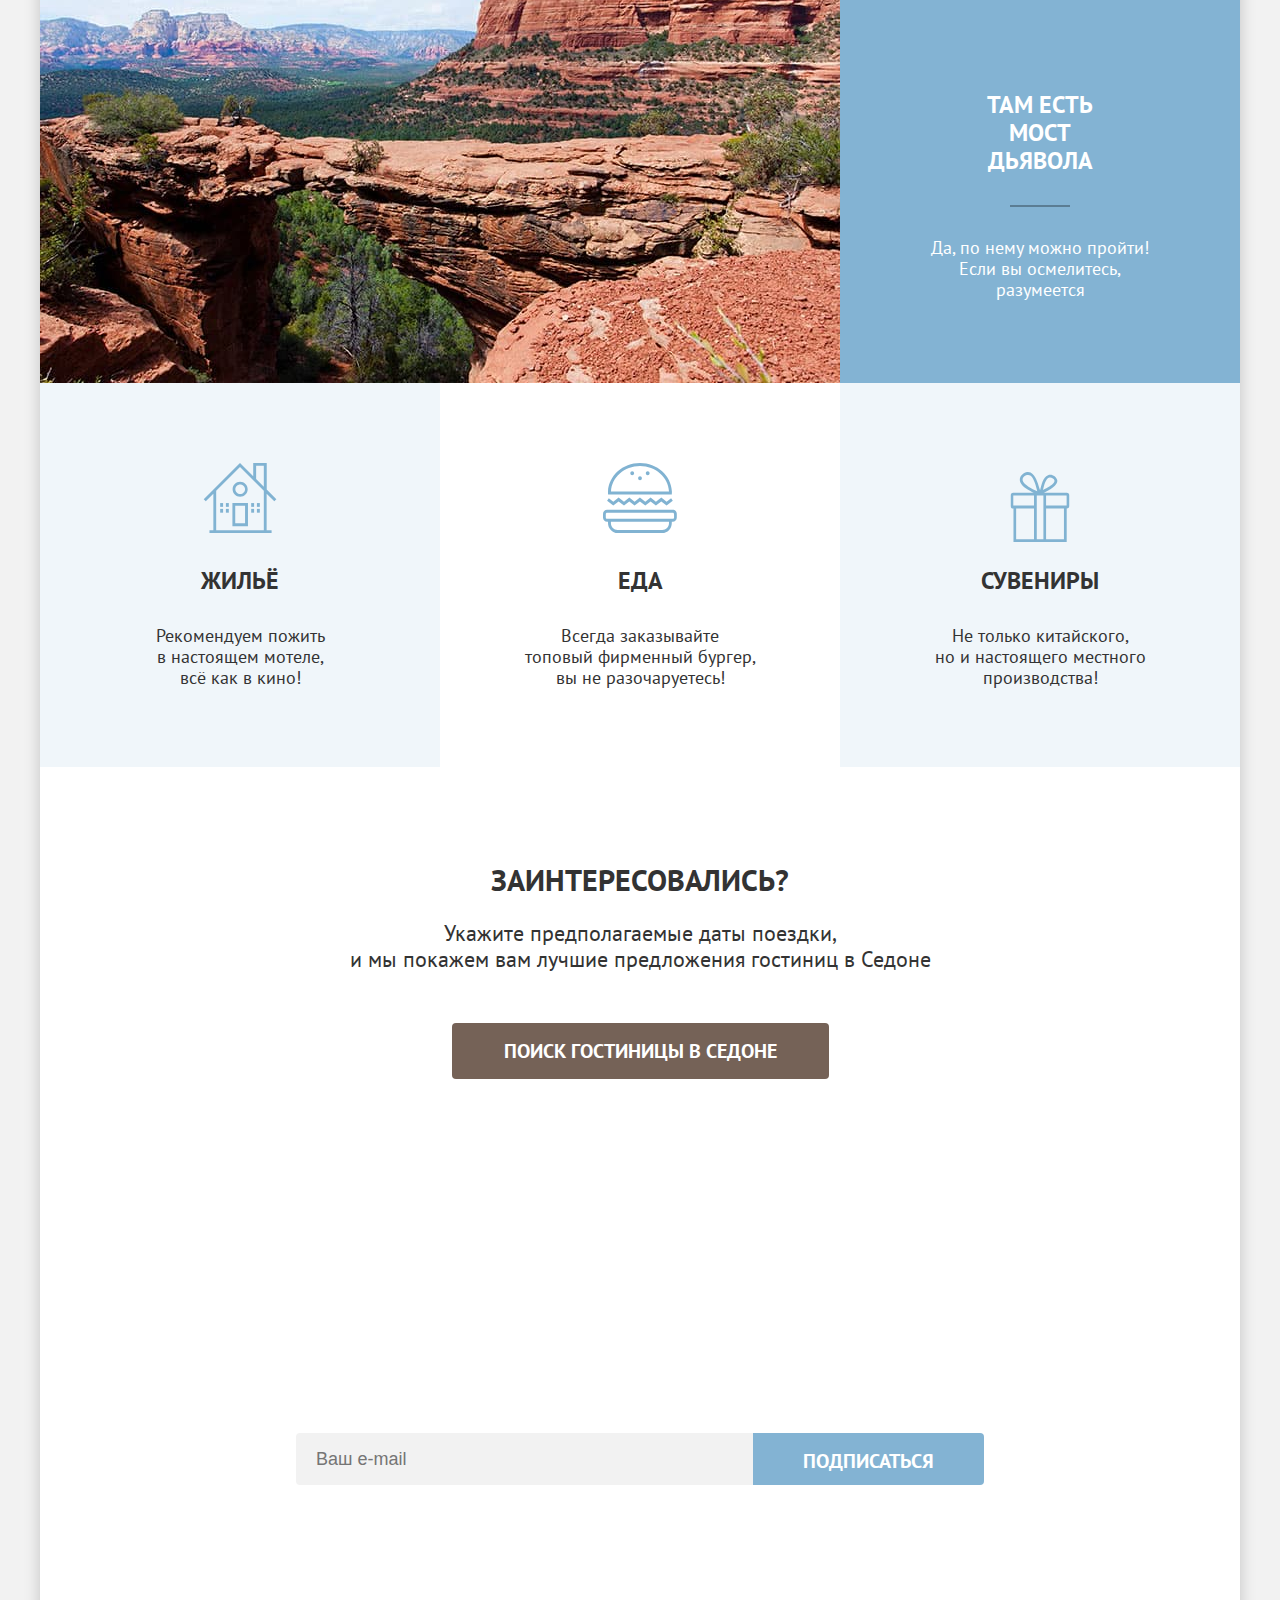
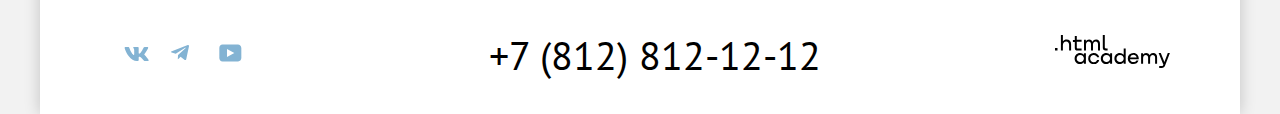
==== commit c2e61637: "Merge pull request #6 from Alexander-Naymov/master" ====
--- a/index.html
+++ b/index.html
@@ -96,30 +96,16 @@
               <p class="advantages-descriptions">Да, по нему можно пройти! Если вы осмелитесь, разумеется</p>
             </div>
           </li>
-          <li class="advantages-wrapper advantages-wrapper-blue-light">
-            <svg width="76" height="72" viewBox="0 0 76 72" fill="none">
-              <path d="M30.1185 65h16.0642V41.2H30.1185V65Zm2.9116-20.9h10.1406v18H33.0301v-18Z" fill="#83B3D3"/>
-              <path d="M73.3916 39.3 75.5 37.2l-9.9398-9.9V0H51.6044v13.6L37.9498 0 .5 37.2l2.1084 2.1 7.8314-7.8v37.6H6.4237V72h64.1566v-2.9h-5.1205V31.5l7.9318 7.8ZM62.5482 69.1H13.3514V28.5L37.9498 4.1l24.5984 24.4v40.6Zm0-44.7-7.9317-7.9V2.9h7.9317v21.5Z" fill="#83B3D3"/><path d="M30.3193 27.1c0 4.3 3.514 7.7 7.7309 7.7 4.3173 0 7.8313-3.5 7.8313-7.7 0-4.3-3.514-7.7-7.8313-7.7-4.2169 0-7.7309 3.4-7.7309 7.7Zm7.8313-5c2.7108 0 5.0201 2.2 5.0201 4.9s-2.2089 4.9-5.0201 4.9c-2.7108 0-5.0201-2.2-5.0201-4.9s2.2089-4.9 5.0201-4.9ZM20.4799 41.2h-3.012v3.9h3.012v-3.9Zm5.9237 0h-3.012v3.9h3.012v-3.9Zm-5.9237 6h-3.012v3.9h3.012v-3.9Zm5.9237 0h-3.012v3.9h3.012v-3.9Zm26.1044-6h-3.012v3.9h3.012v-3.9Zm5.9237 0h-3.012v3.9h3.012v-3.9Zm-5.9237 6h-3.012v3.9h3.012v-3.9Zm5.9237 0h-3.012v3.9h3.012v-3.9Z" fill="#83B3D3"/></svg>
-            <h3 class="advantages-title">Жильё</h3>
+          <li class="advantages-wrapper advantages-wrapper-blue-light advantages-icon-house">
+            <h3 class="advantages-title-inner">Жильё</h3>
             <p class="advantages-descriptions">Рекомендуем пожить <br> в настоящем мотеле, <br> всё как в кино!</p>
           </li>
-          <li class="advantages-wrapper advantages-wrapper-white">
-            <svg width="75" height="70" viewBox="0 0 75 70" fill="none" xmlns="http://www.w3.org/2000/svg">
-              <path d="M70.5757 46.7H4.6103C2.30452 46.7 0.5 48.6 0.5 51V54.5C0.5 56.9 2.40477 58.8 4.6103 58.8H5.51257V59.9C5.51257 65.4 9.82337 70 15.1367 70H59.8488C65.1621 70 69.4729 65.5 69.4729 59.9V58.8H70.3752C72.681 58.8 74.4855 56.9 74.4855 54.5V51C74.686 48.7 72.7812 46.7 70.5757 46.7ZM66.6659 59.9C66.6659 63.8 63.6583 66.9 59.949 66.9H15.1367C11.4274 66.9 8.41985 63.7 8.41985 59.9V58.8H66.6659V59.9ZM71.7787 54.5C71.7787 55.2 71.1772 55.8 70.5757 55.8H4.51005C3.80829 55.8 3.30704 55.2 3.30704 54.5V51C3.30704 50.3 3.90855 49.7 4.51005 49.7H70.4754C71.1772 49.7 71.6784 50.3 71.6784 51C71.7787 51 71.7787 54.5 71.7787 54.5Z" fill="#83B3D3"/>
-              <path d="M16.1392 38.4L21.5528 42.5L26.8661 38.4L32.1794 42.5L37.4927 38.4L42.9063 42.5L48.2196 38.4L53.5329 42.5L58.9465 38.4L64.2598 42.5L70.4754 37.8L68.7711 35.3L64.2598 38.7L58.9465 34.6L53.5329 38.7L48.2196 34.6L42.9063 38.7L37.4927 34.6L32.1794 38.7L26.8661 34.6L21.5528 38.7L16.1392 34.6L10.8259 38.7L6.31458 35.3L4.6103 37.8L10.8259 42.5L16.1392 38.4Z" fill="#83B3D3"/>
-              <path d="M8.52011 31.5H69.4729C69.4729 30.9 69.5732 30.3 69.5732 29.6C69.5732 29.2 69.5732 28.8 69.5732 28.4C68.8714 12.7 54.8362 0 37.593 0C20.2495 0 6.21432 12.7 5.51257 28.5C5.51257 28.9 5.51257 29.3 5.51257 29.7C5.51257 30.3 5.50815 30.9 5.6084 31.5H8.52011ZM37.593 3C53.2322 3 66.0644 14.3 66.6659 28.5H8.52011C9.12161 14.4 21.9538 3 37.593 3Z" fill="#83B3D3"/>
-              <path d="M37.593 17.3C38.645 17.3 39.4978 16.4046 39.4978 15.3C39.4978 14.1954 38.645 13.3 37.593 13.3C36.541 13.3 35.6882 14.1954 35.6882 15.3C35.6882 16.4046 36.541 17.3 37.593 17.3Z" fill="#83B3D3"/>
-              <path d="M29.7734 12.2C30.8254 12.2 31.6782 11.3046 31.6782 10.2C31.6782 9.09543 30.8254 8.2 29.7734 8.2C28.7214 8.2 27.8686 9.09543 27.8686 10.2C27.8686 11.3046 28.7214 12.2 29.7734 12.2Z" fill="#83B3D3"/>
-              <path d="M45.3123 12.2C46.3643 12.2 47.2171 11.3046 47.2171 10.2C47.2171 9.09543 46.3643 8.2 45.3123 8.2C44.2604 8.2 43.4076 9.09543 43.4076 10.2C43.4076 11.3046 44.2604 12.2 45.3123 12.2Z" fill="#83B3D3"/>
-            </svg>
-            <h3 class="advantages-title">Еда</h3>
+          <li class="advantages-wrapper advantages-wrapper-white advantages-icon-food">
+            <h3 class="advantages-title-inner">Еда</h3>
             <p class="advantages-descriptions">Всегда заказывайте <br> топовый фирменный бургер, вы не разочаруетесь!</p>
           </li>
-          <li class="advantages-wrapper advantages-wrapper-blue-light">
-            <svg width="65" height="76" viewBox="0 0 65 76" fill="none">
-              <path d="M61.6 22.462H36.8c13.8-6.904 14.9-11.307 14.4-13.71-1.2-4.002-5.7-7.004-10-5.403-5.6 2.102-7.1 10.407-8.6 16.412-2-6.105-3.8-13.81-8.2-17.713-1.3-1.1-3.1-2.301-5.8-2.001-4 .4-9.8 5.404-7.5 11.008 2.3 5.403 9.7 8.806 14.6 11.508H3.4c-1.6 0-2.9 1.3-2.9 2.902v11.308c0 1.6 1.3 2.901 2.9 2.901h.3V76h57.8V39.574h.1c1.6 0 2.9-1.3 2.9-2.902V25.365c0-1.602-1.3-2.902-2.9-2.902ZM42.9 5.851c2.1-.3 5 1.3 5.3 3.202.4 2.802-3.4 5.304-5.1 6.405-2.5 1.7-4.9 2.601-7.3 4.102.9-3.702 2.5-13.009 7.1-13.71ZM20 15.858c-2.2-1.501-6.5-4.403-6.4-7.806.1-3.602 5.7-6.604 8.8-3.902 3.9 3.402 5.7 11.107 7.1 16.611-3.2-1.5-6.3-2.802-9.5-4.903Zm6 57.14H6.6V39.574H26v33.424Zm0-36.526H3.5V25.465H26v11.007Zm10.2 0v36.526H29V25.565h7.2v10.907Zm22.3 36.526H39.1V39.574h19.4v33.424Zm2.9-36.526H39.1V25.465h22.3v11.007Z" fill="#83B3D3"/>
-            </svg>
-            <h3 class="advantages-title">Сувениры</h3>
+          <li class="advantages-wrapper advantages-wrapper-blue-light advantages-icon-box">
+            <h3 class="advantages-title-inner">Сувениры</h3>
             <p class="advantages-descriptions">Не только китайского, <br> но и настоящего местного производства!</p>
           </li>
         </ul>
@@ -137,7 +123,7 @@
         <p class="subscribe-description">
           Только полезная информация и никакого спама, <br> честное бойскаутское!
         </p>
-        <form action="http://echo.htmlacademy.ru/" method="post" class="subscribe-form">
+        <form class="subscribe-form" action="http://echo.htmlacademy.ru/" method="post" >
           <label class="visually-hidden" for="subscribe-email">Email</label>
           <input type="email" class="subscribe-field" placeholder="Ваш e-mail" name="subscribe-email" id="subscribe-email" required>
           <button class="button button-blue subscribe-button" type="submit">Подписаться</button>
@@ -148,7 +134,7 @@
       <div class="footer-social">
         <ul class="social-list clear-list">
           <li class="social-item">
-            <a href="https://vk.com/htmlacademy" class="social-link">
+            <a class="social-link" href="https://vk.com/htmlacademy">
               <svg width="25" height="14" viewBox="0 0 25 14" fill="none" xmlns="http://www.w3.org/2000/svg">
                 <path fill-rule="evenodd" clip-rule="evenodd" d="M24.1164 0.948C24.2824 0.402 24.1164 0 23.3214 0H20.6964C20.0284 0 19.7204 0.347 19.5534 0.73C19.5534 0.73 18.2184 3.926 16.3274 6.002C15.7154 6.604 15.4374 6.795 15.1034 6.795C14.9364 6.795 14.6854 6.604 14.6854 6.057V0.948C14.6854 0.292 14.5014 0 13.9454 0H9.81738C9.40038 0 9.14938 0.304 9.14938 0.593C9.14938 1.214 10.0954 1.358 10.1924 3.106V6.904C10.1924 7.737 10.0394 7.888 9.70538 7.888C8.81538 7.888 6.65038 4.677 5.36538 1.003C5.11638 0.288 4.86438 0 4.19338 0H1.56638C0.816382 0 0.666382 0.347 0.666382 0.73C0.666382 1.412 1.55638 4.8 4.81138 9.281C6.98138 12.341 10.0364 14 12.8194 14C14.4884 14 14.6944 13.632 14.6944 12.997V10.684C14.6944 9.947 14.8524 9.8 15.3814 9.8C15.7714 9.8 16.4384 9.992 17.9964 11.467C19.7764 13.216 20.0694 14 21.0714 14H23.6964C24.4464 14 24.8224 13.632 24.6064 12.904C24.3684 12.18 23.5184 11.129 22.3914 9.882C21.7794 9.172 20.8614 8.407 20.5824 8.024C20.1934 7.533 20.3044 7.314 20.5824 6.877C20.5824 6.877 23.7824 2.451 24.1154 0.948H24.1164Z" fill="#83B3D3"/>
                 </svg>
@@ -156,7 +142,7 @@
             </a>
           </li>
           <li class="social-item">
-            <a href="https://t.me/htmlacademy " class="social-link">
+            <a class="social-link" href="https://t.me/htmlacademy ">
               <svg width="18" height="16" viewBox="0 0 18 16" fill="none" xmlns="http://www.w3.org/2000/svg">
                 <path d="M16.785 0.0992597L0.840489 6.24775C-0.247661 6.68481 -0.241365 7.29184 0.640845 7.56253L4.73445 8.83953L14.2058 2.8637C14.6537 2.59121 15.0629 2.7378 14.7265 3.03636L7.05283 9.96185H7.05104L7.05283 9.96275L6.77045 14.1823C7.18413 14.1823 7.36669 13.9925 7.59871 13.7686L9.58705 11.8351L13.7229 14.89C14.4855 15.31 15.0332 15.0941 15.2229 14.1841L17.9379 1.38885C18.2158 0.274623 17.5126 -0.229883 16.785 0.0992597V0.0992597Z" fill="#83B3D3"/>
                 </svg>
@@ -164,7 +150,7 @@
             </a>
           </li>
           <li class="social-item">
-            <a href="https://www.youtube.com/user/htmlacademyru" class="social-link">
+            <a class="social-link" href="https://www.youtube.com/user/htmlacademyru">
               <svg width="23" height="18" viewBox="0 0 23 18" fill="none" xmlns="http://www.w3.org/2000/svg">
                 <path d="M18.9402 0.5H3.50738C1.64668 0.5 0.333252 2.09375 0.333252 3.9V13.9937C0.333252 15.9062 1.64668 17.5 3.50738 17.5H19.1591C20.8009 17.5 22.3333 15.9062 22.3333 14.1V3.9C22.1143 2.09375 20.8009 0.5 18.9402 0.5ZM7.99494 13.0375V4.9625L15.3283 9L7.99494 13.0375Z" fill="#83B3D3"/>
                 </svg>
@@ -185,7 +171,7 @@
         </a>
       </p>
     </footer>
-
+   <!--Для появления модального окна нужно section добавить класс modal-page-on-->
     <section class="modal-page">
       <div class="modal-box">
         <div class="modal-container">
@@ -212,8 +198,12 @@
               </div>
             <label class="adults-label" for="adults-number">Взрослые:</label>
               <div class="adults-box">
-                <button class="minus-button" type="button" aria-label="Уменьшить количество взрослых">
-
+                <button class="minus-button" type="button" aria-label="Уменьшить количество взрослых.">
+                  <svg class="minus-svg" width="13" height="1" viewBox="0 0 13 1" fill="currentColor" xmlns="http://www.w3.org/2000/svg">
+                    <g>
+                    <path d="M0 0L0 1L13 1V0L0 0Z" fill="currentColor"></path>
+                    </g>
+                  </svg>
                 </button>
                 <input class="adults-number" id="adults-number" type="number" value="2" step="1" min="1" max="4">
                 <button class="plus-button" type="button" aria-label="Увеличить количество взрослых.">
--- a/css/styles.css
+++ b/css/styles.css
@@ -53,7 +53,7 @@
 }
 
 .navigation-index {
-  margin-bottom: 5px;
+  margin-bottom: 0;
 }
 
 .navigation-button {
@@ -70,9 +70,9 @@
 .navigation-list {
   display: flex;
   flex-wrap: wrap;
-  width: 324px;
+  width: 318px;
   justify-content: space-between;
-  margin-bottom: 10px;
+  margin-bottom: 7px;
 }
 
 .navigation-user {
@@ -90,8 +90,7 @@
   line-height: 26px;
   color: #000;
   text-decoration: none;
-  text-align: center;
-  padding: 20px 7px;
+  padding: 20px 6px;
 }
 
 .navigation-link-icon {
@@ -112,10 +111,6 @@
 
 .main-container {
   flex-grow: 1;
-}
-
-.page-header {
-  margin-bottom: -10px;
 }
 
 .page-header-logo {
@@ -137,7 +132,7 @@
   margin: 0 auto;
   margin-bottom: 70px;
   padding-top: 50px;
-  min-height: 439px;
+  min-height: 434px;
 }
 
 .main-img::after {
@@ -172,9 +167,8 @@
 
 .hotels-list {
   display: grid;
-  gap: 18px;
+  gap: 20px;
   grid-template-columns: 340px 340px 340px;
-  justify-items: center;
 }
 
 .hotels-card {
@@ -182,17 +176,20 @@
   flex-wrap: wrap;
   align-items: flex-start;
   justify-content: space-between;
-  min-height: 405px;
+  min-height: 399px;
   padding: 20px;
 }
 
 .hotels-card-title {
   margin: 0;
-  margin-top: 17px;
-  margin-bottom: 5px;
-  font-weight: 700;
+  margin-bottom: 10px;
   font-size: 24px;
   line-height: 28px;
+
+
+
+
+/* Headings/Heading 3 none case */
 }
 
 .hotel-catalog {
@@ -203,7 +200,7 @@
 .hotels-type {
   width: 160px;
   margin: 0;
-  margin-bottom: 10px;
+  margin-bottom: 7px;
 }
 
 .hotels-price {
@@ -237,13 +234,7 @@
   display: grid;
   grid-template-columns: repeat(3, 1fr);
   text-align: center;
-  margin-bottom: 105px;
-}
-
-.advantages-wrapper {
-  padding-top: 95px;
-  padding-bottom: 92px;
-  max-height: 197px;
+  margin-bottom: 95px;
 }
 
 .advantages-sublist {
@@ -251,26 +242,43 @@
 }
 
 .advantages-title {
+  width: 171px;
   font-size: 24px;
+  text-transform: uppercase;
+  text-align: center;
+  margin-top: 103px;
+  margin-bottom: 30px;
   line-height: 28px;
+}
+
+.advantages-title-inner {
+  font-weight: 700;
+  font-size: 24px;
+  line-height: 1.16;
   text-transform: uppercase;
-  color: #000;
   margin: 0;
-  margin-top: 10px;
-  margin-bottom: 25px;
-  margin-right: 85px;
-  margin-left: 85px;
+  margin-top: 184px;
+  margin-bottom: 30px;
 }
 
 .advantages-title-white {
    color: #fff;
-   margin-top: 0;
+   margin-top: 92px;
 }
 
 .advantages-bar {
   width: 60px;
   border-bottom: 2px solid rgba(0, 0, 0, 0.3);
-  margin: auto;
+  margin-bottom: 30px;
+}
+
+.advantages-wrapper {
+  width: 400px;
+  min-height: 384px;
+  display: flex;
+  flex-direction: column;
+  align-items: center;
+  justify-content: start;
 }
 
 .advantages-wrapper-large {
@@ -299,9 +307,26 @@
 }
 
 .advantages-descriptions {
-  margin-top: 34px;
-  margin-right: 85px;
-  margin-left: 85px;
+    font-size: 18px;
+    line-height: 1.166;
+    text-align: center;
+    width: 236px;
+    margin: 0;
+    margin-bottom: 20px;
+  }
+
+.advantages-icon-food {
+  background: center top 80px/74px 70px no-repeat url(../image/icons/food.svg);
+}
+
+.advantages-icon-house {
+  background: center top 80px/74px 70px no-repeat url(../image/icons/house.svg);
+  background-color: rgba(131, 179, 211, 0.12);
+}
+
+.advantages-icon-box {
+  background: center top 89px/74px 70px no-repeat url("../image/icons/box.svg");
+  background-color: rgba(131, 179, 211, 0.12);
 }
 
 .found-descr {
@@ -310,7 +335,7 @@
 
 .search {
   text-align: center;
-  margin-bottom: 95px;
+  margin-bottom: 94px;
 }
 
 .search-title {
@@ -325,7 +350,7 @@
   width: 720px;
   font-size: 22px;
   line-height: 26px;
-  margin-bottom: 53px;
+  margin-bottom: 51px;
   margin-left: auto;
   margin-right: auto;
 }
@@ -342,19 +367,20 @@
 }
 
 .subscribe {
-  background-image: url("../image/subscribe.jpg");
+  background-image: url("../image/Subscribe.jpg");
   background-repeat: no-repeat;
   background-size: 100%;
   text-align: center;
   color: #fff;
   padding: 95px 200px;
   margin-bottom: 50px;
+  padding-bottom: 100px;
 }
 .subscribe-description {
   width: 530px;
   margin: 0 auto;
   font-size: 22px;
-  margin-bottom: 50px;
+  margin-bottom: 57px;
   line-height: 26px;
 }
 
@@ -398,18 +424,19 @@
 }
 
 .hotel-rate {
-  background-color: #F2F2F2;
-  color: #333;
+  display: flex;
+  justify-content: space-around;
+  align-items: flex-end;
+  width: 140px;
+  height: 36px;
   font-size: 16px;
+  line-height: inherit;
   text-transform: uppercase;
-  width: 120px;
-  padding: 10px;
-  border-radius: 4px;
-  text-align: center;
+  background: #f2f2f2;
+  border-radius: 4px;
 }
 
 .card-link {
-  font-weight: 700;
   font-size: 24px;
   line-height: 31px;
   color: #000;
@@ -418,12 +445,13 @@
 
 .card-image {
   object-fit: cover;
+  margin-bottom: 6px;
 }
 
 .page-footer {
   margin: 0 auto;
   display: flex;
-  width: 1066px;
+  width: 1060px;
 }
 
 .footer-social {
@@ -435,7 +463,7 @@
   flex-wrap: wrap;
   justify-content: space-around;
   width: 143px;
-  margin-top: 17px;
+  margin-top: 9px;
 }
 
 .social-link{
@@ -458,7 +486,6 @@
   width: 677px;
   text-align: center;
   margin: 0;
-  margin-top: 5px;
 }
 
 .phone-link {
@@ -482,7 +509,6 @@
 
 .developer {
   margin: 0;
-  margin-top: 8px;
   margin-left: 62px;
 }
 
@@ -519,14 +545,13 @@
   background-size: 100%;
   background-repeat: no-repeat;
   color: #fff;
-  padding: 35px 70px 70px 70px;
-  margin-top: 5px;
-  margin-bottom: 43px;
+  padding: 35px 70px 60px 70px;
+  margin-bottom: 50px;
 }
 
 .button-form {
   margin-left: auto;
-  margin-top: 60px;
+  margin-top: 57px;
 }
 
 .check-box {
@@ -540,7 +565,7 @@
 
 .control-input {
   appearance: none;
-  margin-left: 33px;
+  margin-left: 32px;
 }
 
 .control-input:checked + .check-box {
@@ -567,7 +592,7 @@
 .radio {
   position: relative;
   display: block;
-  padding-left: 39px;
+  padding-left: 35px;
 }
 
 .radio-mark {
@@ -622,10 +647,11 @@
 
 .catalog-filter-title {
   border: 0;
+  padding: 0;
   font-size: 20px;
   line-height: 26px;
   font-weight: 700;
-  margin-bottom: 35px;
+  margin-bottom: 33px;
 }
 
 .catalog-price-title {
@@ -638,8 +664,7 @@
   width: 290px;
   padding: 0;
   border: 0;
-  /* margin-top: 7px; */
-  margin-left: 47px;
+  margin-left: 45px;
   box-sizing: border-box;
 }
 
@@ -672,16 +697,17 @@
 
 .catalog-filter-service {
   margin-right: 30px;
+  margin-left: 0;
   border: none;
   padding: 0;
 }
 
 .catalog-filter-item {
-  margin-bottom: 15px;
+  margin-bottom: 17px;
 }
 
 .catalog-filter-list {
-  margin-right: 71px;
+  margin-right: 77px;
 }
 
 .price-cost {
@@ -770,7 +796,7 @@
 
 .breadcrumbs-link {
   font-size: 16px;
-  padding-right: 26px;
+  padding-right: 28px;
   color: #fff;
 }
 
@@ -778,7 +804,7 @@
   margin: 0;
   font-size: 60px;
   line-height: 78px;
-  margin-bottom: 10px;
+  margin-bottom: 6px;
 }
 
 .found-descr {
@@ -793,7 +819,7 @@
   display: flex;
   justify-content: space-between;
   align-items: center;
-  margin-bottom: 37px;
+  margin-bottom: 40px;
   min-width: 397px;
 }
 
@@ -804,7 +830,7 @@
   border: 2px solid #e6e6e6;
   border-radius: 4px;
   font-size: 18px;
-  font-weight: 400;
+  font-weight: inherit;
   line-height: 23px;
   font-family: inherit;
   color: #333333;
@@ -813,7 +839,7 @@
   background-repeat: no-repeat;
   background-position: right 21px center;
   background-color: #ffffff;
-  padding: 5px 12px;
+  padding: 11px;
 }
 
 .select-control:focus {
@@ -857,22 +883,21 @@
 
 .sort-icon {
   display: block;
-  width: 50px;
+  width: 48px;
+  /* height: 48px; */
 }
 
 .pagination {
-  display: grid;
-  grid-template-columns: repeat(6,55px);
-  gap: 15px;
+  display: flex;
+  width: 400px;
+  justify-content: space-between;
 }
 
 .pagination-container {
+  display: flex;
   margin-left: 70px;
-  margin-bottom: 162px;
-  display: flex;
-  align-items: center;
-  justify-content: space-between;
-  width: 405px;
+  margin-bottom: 160px;
+  width: 400px;
 }
 
 .pagination-link {
@@ -888,7 +913,9 @@
   text-align: center;
   border-radius: 4px
 }
-
+.pagination-item {
+  width: 60px;
+}
 
 .pagination-link-clear {
   background-color: transparent;
@@ -905,7 +932,7 @@
 
 .pagination-link-current {
   background-color: #F2F2F2;
-  color: #000
+  color: #000;
 }
 
 .pagination-link-current:hover {
@@ -996,22 +1023,18 @@
   background-color: #E5E5E5;
 }
 
-.button-more,
-.button-favorite {
-  display: inline-block;
-  width: 133px;
-  padding: 8px 5px;
-  font-weight: 700;
+.button-favorite,
+.button-more {
   font-size: 16px;
   line-height: 20px;
-  color: #ffffff;
-  border-radius: 4px;
-}
-
-.button-check {
-  font-size: 16px;
-  padding: 7px 10px;
-  border-radius: 4px;
+  display: flex;
+  align-items: center;
+  width: 130px;
+  min-height: 20px;
+  padding: 8px 5px;
+  padding-bottom: 12px;
+  border-radius: 4px;
+  justify-content: space-around;
 }
 
 .hotel-button {
@@ -1025,20 +1048,35 @@
 }
 
 .button-check {
+  display: flex;
+  flex-wrap: wrap;
   border: none;
   width: 190px;
-  height: 35px;
-  display: block;
-  margin-bottom: 39px;
+  min-height: 35px;
+  font-size: 16px;
+  padding: 7px 10px;
+  border-radius: 4px;
+  margin-bottom: 40px;
+  align-items: center;
+  justify-content: space-around;
 }
 
 .button-reset {
   border: none;
   background-color: transparent;
-  color: #fff;
-  margin-left: 60px;
+  margin-left: 58px;
   padding: 0;
+
+/* Buttons/Button small */
+  font-family: inherit;
+  font-weight: 700;
   font-size: 16px;
+  line-height: 20px;
+/* identical to box height, or 125% */
+  text-transform: uppercase;
+
+/* Texts/background/deafault */
+  color: #ffffff;
 }
 
 .button-reset:hover {
@@ -1067,7 +1105,7 @@
 /* MODAL PAGE */
 
 .modal-page{
-  display: block;
+  display: none;
   position: fixed;
   top: 0;
   right: 0;
@@ -1077,6 +1115,10 @@
   z-index: 9001;
 }
 
+.modal-page-on {
+  display: block;
+ }
+
 .modal-container {
   width: 575px;
   margin: 0 auto;
@@ -1095,15 +1137,13 @@
   box-shadow: 0 25px 50px rgba(0, 0, 0, 0.15);
   border-radius: 30px;
   padding-top: 42px;
-  padding-right: 5px;
 }
 
 .modal-header {
   display: flex;
   justify-content: space-between;
   align-items: center;
-  margin-bottom: 38px;
-  margin-top: -6px;
+  margin-bottom: 40px;
 }
 
 .modal-title {
@@ -1136,9 +1176,9 @@
 
 .modal-form {
   display: grid;
-  grid-template-columns: 120px 135px 158px auto;
+  grid-template-columns: 120px 126px 155px 160px;
   row-gap: 26px;
-  column-gap: 4px;
+  column-gap: 5px;
   align-items: center;
   font-weight: 700;
   font-size: 20px;
@@ -1411,6 +1451,7 @@
 .children-box {
   position: relative;
   grid-column: 4/5;
+  margin-left: auto;
 }
 
 .children-number {
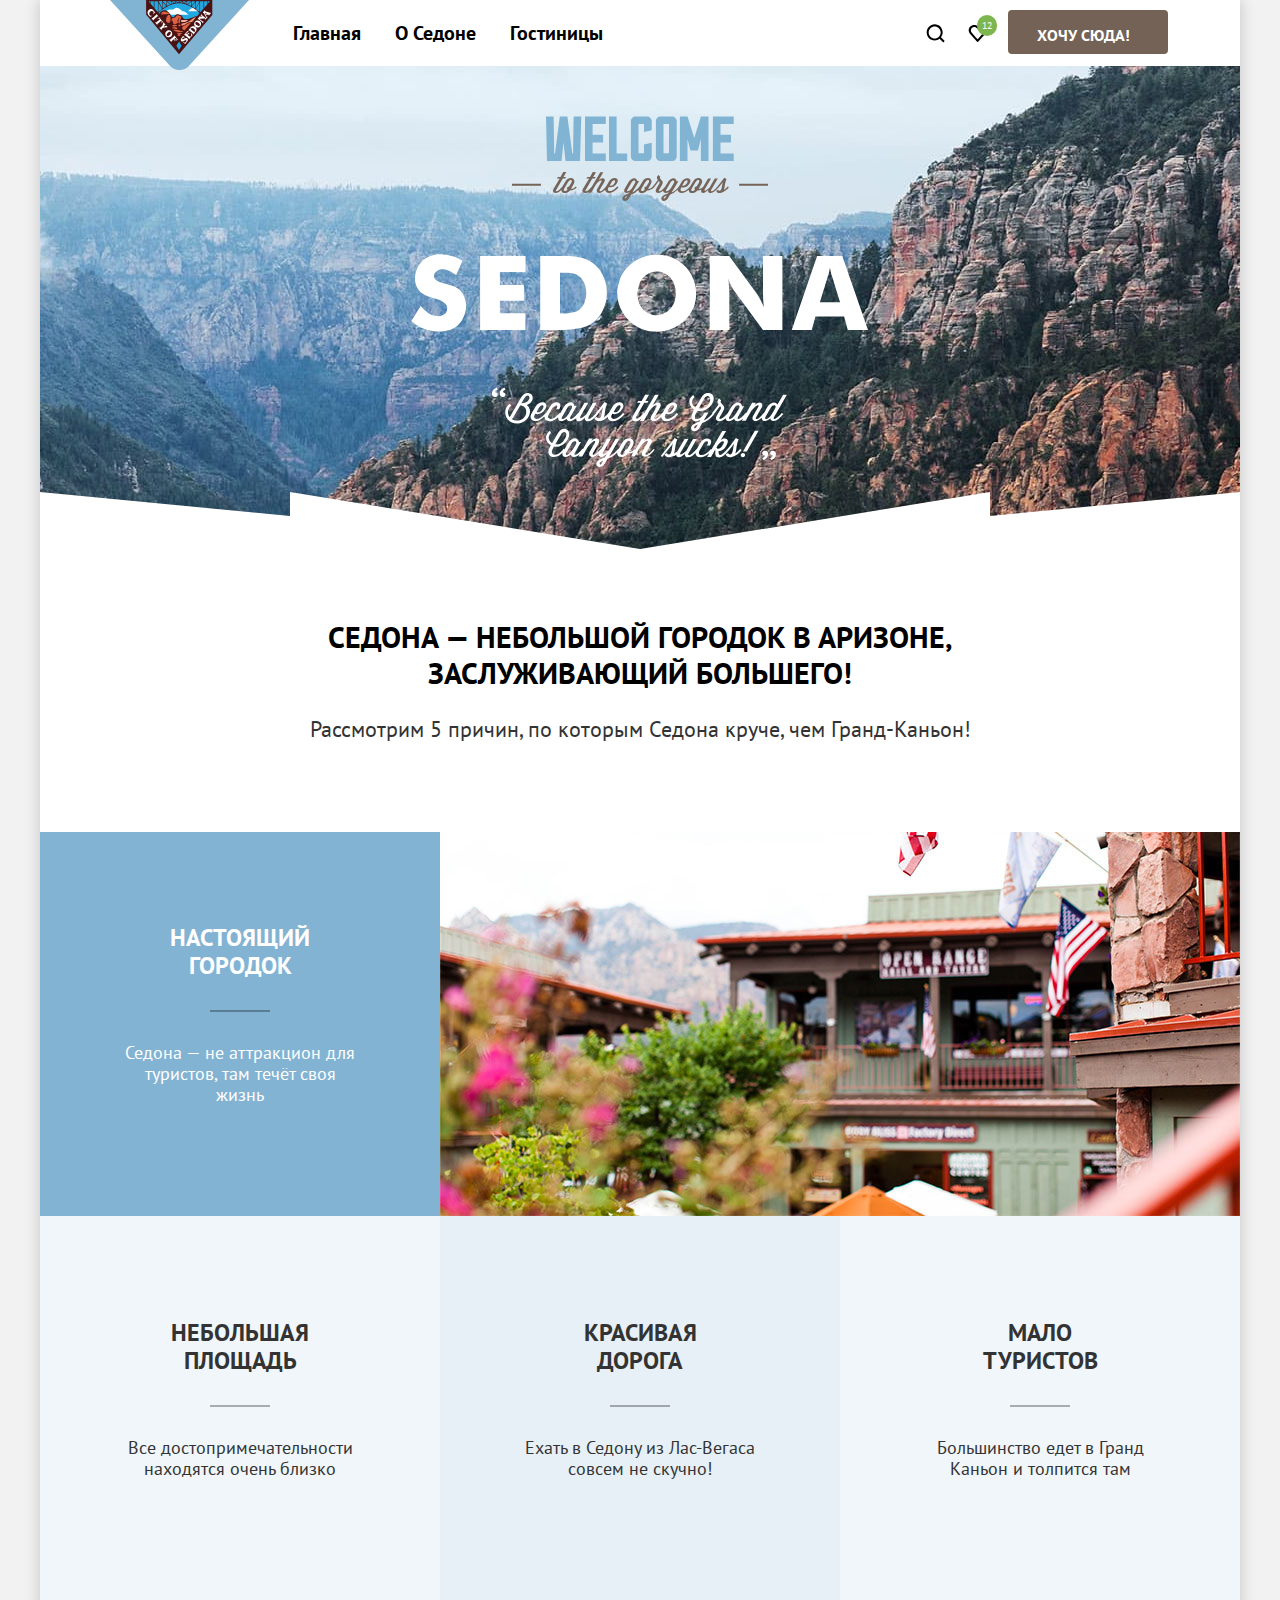
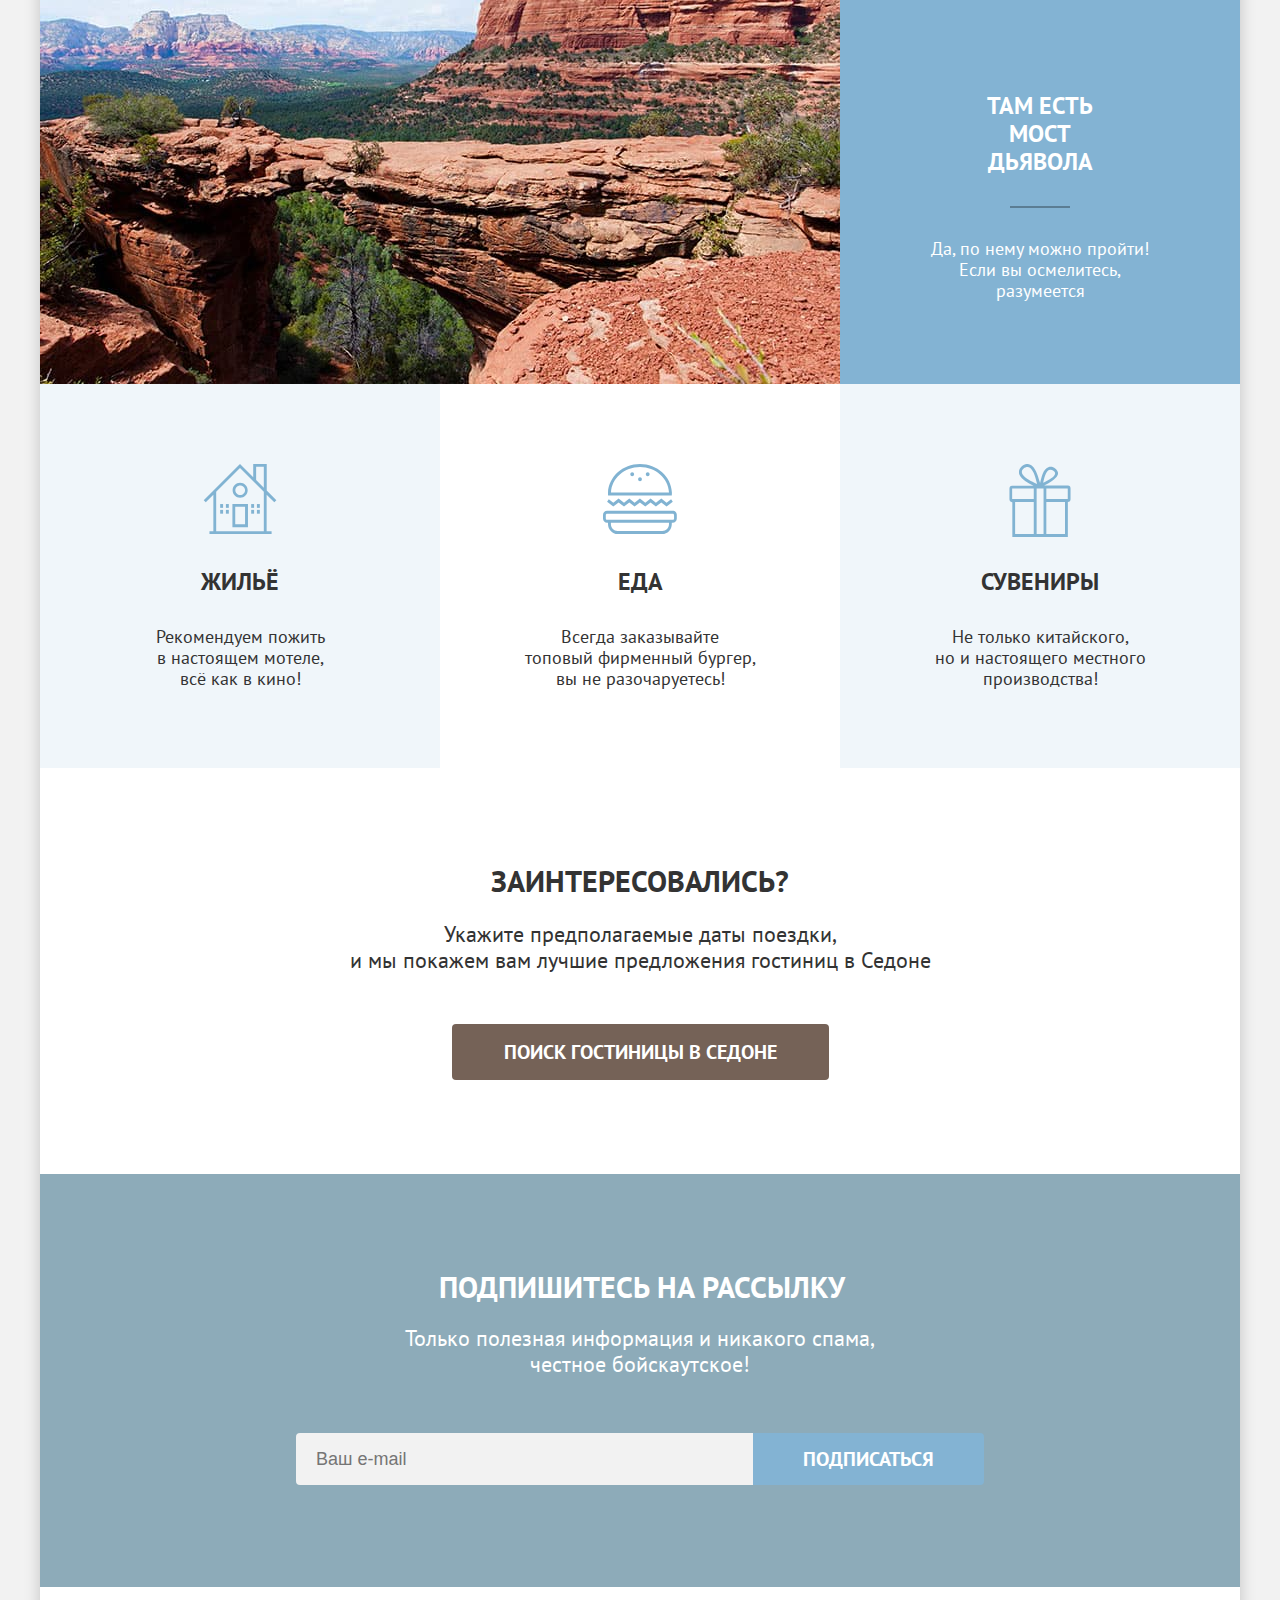
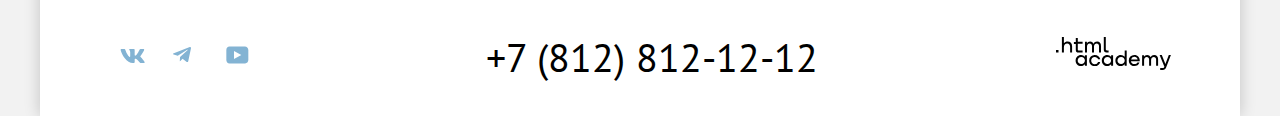
==== commit 42dd00e2: "Merge pull request #10 from Alexander-Naymov/master" ====
--- a/index.html
+++ b/index.html
@@ -9,11 +9,11 @@
 <body>
   <div class="frame">
     <header class="page-header">
-      <nav class="navigation navigation-index">
+      <nav class="navigation">
         <a class="page-header-logo">
           <img src="image/icons/logo.svg" width="139" height="70" alt="Логотип Sedona" class="logo">
         </a>
-        <ul class="clear-list navigation-list">
+        <ul class="navigation-list clear-list">
           <li class="navigation-item">
             <a class="navigation-link navigation-link-current">Главная</a>
           </li>
@@ -24,27 +24,25 @@
             <a class="navigation-link" href="catalog.html">Гостиницы</a>
           </li>
         </ul>
-        <ul class="navigation-list navigation-user clear-list">
-          <li class="navigation-item">
-            <a class="navigation-link-icon" href="#">
-              <svg class="navigation-icon" aria-hidden="true" focusable="false" width="20" height="20" viewBox="0 0 20 20" fill="none" xmlns="http://www.w3.org/2000/svg">
-                <path d="m19.5 18.008-3.7-3.68c1-1.292 1.7-2.983 1.7-4.872 0-4.376-3.6-7.956-8-7.956s-8 3.68-8 8.055c0 4.376 3.6 7.956 8 7.956 1.8 0 3.5-.597 4.9-1.69l3.7 3.679 1.4-1.492Zm-10-2.486c-3.3 0-6-2.685-6-5.967 0-3.282 2.7-5.967 6-5.967s6 2.685 6 5.967c0 3.282-2.7 5.967-6 5.967Z" fill="#000"/>
+        <ul class="navigation-user clear-list">
+          <li class="navigation-item-user">
+            <a class="navigation-link-user" href="#">
+              <span class="visually-hidden">Поиск.</span>
+              <svg class="navigation-icon" aria-hidden="true" width="19" height="19" viewBox="0 0 19 19" fill="none" xmlns="http://www.w3.org/2000/svg">
+                <path d="m18.682 16.911-3.7-3.7c1-1.3 1.7-3 1.7-4.9 0-4.4-3.6-8-8-8s-8 3.7-8 8.1c0 4.4 3.6 8 8 8 1.8 0 3.5-.6 4.9-1.7l3.7 3.7 1.4-1.5Zm-10-2.5c-3.3 0-6-2.7-6-6s2.7-6 6-6 6 2.7 6 6-2.7 6-6 6Z"></path>
               </svg>
-              <span class="visually-hidden">Поиск</span>
-            </a>
-          </li>
-          <li class="navigation-item">
-            <a class="navigation-link-icon like-icon" href="#">
-              <svg class="navigation-icon" aria-hidden="true" focusable="false" width="20" height="20" viewBox="0 0 20 20" fill="none" xmlns="http://www.w3.org/2000/svg">
-                <path d="M9.9 19c-.3 0-.6-.1-.8-.4-5.4-6.1-6.7-7.5-7-7.9C1.4 9.8 1 8.6 1 7.4 1 4.4 3.4 2 6.5 2 7.8 2 9 2.5 10 3.3c1-.8 2.3-1.3 3.5-1.3 3 0 5.5 2.4 5.5 5.4 0 1.3-.5 2.5-1.3 3.4l-7 7.9c-.2.2-.4.3-.8.3Zm-6-9.5c.3.4 3.5 4 6.1 6.9l6.2-7c.5-.5.7-1.2.7-2 0-1.8-1.5-3.3-3.3-3.3-1 0-2 .5-2.7 1.3-.3.3-.6.4-.9.4-.3 0-.6-.2-.8-.4-.7-.8-1.7-1.3-2.7-1.3-1.8 0-3.3 1.5-3.3 3.3-.1.9.3 1.6.7 2.1-.1 0-.1 0 0 0Z" fill="#000"/>
+            </a>
+          </li>
+          <li class="navigation-item-user">
+            <a class="navigation-link-user like-icon" href="#">
+              <span class="visually-hidden">Избранное 12</span>
+              <svg class="navigation-icon" aria-hidden="true" width="19" height="19" viewBox="0 0 19 18" fill="none" xmlns="http://www.w3.org/2000/svg">
+                <path d="M9.582 17.411c-.3 0-.6-.1-.8-.4-5.4-6.1-6.7-7.5-7-7.9-.7-.9-1.1-2.1-1.1-3.3 0-3 2.4-5.4 5.5-5.4 1.3 0 2.5.5 3.5 1.3 1-.8 2.3-1.3 3.5-1.3 3 0 5.5 2.4 5.5 5.4 0 1.3-.5 2.5-1.3 3.4l-7 7.9c-.2.2-.4.3-.8.3Zm-6-9.5c.3.4 3.5 4 6.1 6.9l6.2-7c.5-.5.7-1.2.7-2 0-1.8-1.5-3.3-3.3-3.3-1 0-2 .5-2.7 1.3-.3.3-.6.4-.9.4-.3 0-.6-.2-.8-.4-.7-.8-1.7-1.3-2.7-1.3-1.8 0-3.3 1.5-3.3 3.3-.1.9.3 1.6.7 2.1-.1 0-.1 0 0 0Z"></path>
               </svg>
-              <span class="visually-hidden">Избранное</span>
-            </a>
-          </li>
-          <li class="navigation-item">
-            <a class="button button-brown navigation-button" href="#">Хочу сюда!</a>
-          </li>
-        </ul>
+            </a>
+          </li>
+        </ul>
+        <a class="button button-brown navigation-button" href="#">Хочу сюда!</a>
       </nav>
     </header>
     <main class="main-container">
@@ -159,10 +157,10 @@
           </li>
         </ul>
       </div>
-      <p class="footer-phone">
+      <div class="footer-phone">
         <a class="phone-link" href="tel:+78128121212">+7 (812) 812-12-12</a>
         <h2 class="visually-hidden">Контакты</h2>
-      </p>
+      </div>
       <p class="developer">
         <a class="developer-link" href="https://htmlacademy.ru/">
           <svg class="developer-icon" width="115" height="33" xmlns="http://www.w3.org/2000/svg">
--- a/css/styles.css
+++ b/css/styles.css
@@ -46,41 +46,44 @@
 .navigation {
   width: 1060px;
   position: relative;
+  margin: 0 auto;
   z-index: 1;
   display: flex;
+  flex-wrap: wrap;
   padding: 0 70px;
-  height: 65px;
-}
-
-.navigation-index {
-  margin-bottom: 0;
 }
 
 .navigation-button {
   display: block;
+  position: relative;
+  box-sizing: border-box;
+  min-width: 160px;
+  align-self: flex-start;
+  border: 3px transparent;
   font-size: 16px;
-  width: 160px;
-  padding: 9px 5px;
-  padding-right: 7px;
   line-height: 20px;
   border-radius: 4px;
-  box-sizing:border-box;
+  padding: 15px 17px 9px 8px;
+  margin-top: 10px;
+  margin-bottom: 7px;
 }
 
 .navigation-list {
   display: flex;
   flex-wrap: wrap;
-  width: 318px;
-  justify-content: space-between;
-  margin-bottom: 7px;
+  min-width: 355px;
+  margin-left: 38px;
+  margin-right: 272px;
+  justify-content: flex-start;
 }
 
 .navigation-user {
-  max-width: 255px;
+  min-width: 84px;
+  display: flex;
+  flex-wrap: wrap;
+  list-style-type: none;
+  justify-content: flex-start;
   align-items: center;
-  margin-left: auto;
-  margin-top: 5px;
-
 }
 
 .navigation-link {
@@ -93,6 +96,21 @@
   padding: 20px 6px;
 }
 
+.navigation-link-user {
+  display: block;
+  padding-top: 20px;
+  padding-bottom: 20px;
+  padding-right: 12px;
+  padding-left: 12px;
+  position: relative;
+  text-align: center;
+}
+
+.navigation-user .navigation-link-user {
+  min-width: 18px;
+  min-height: 25px;
+}
+
 .navigation-link-icon {
   position: relative;
 }
@@ -106,33 +124,49 @@
 }
 
 .navigation-icon {
+  position: absolute;
+  top: 0;
+  bottom: 0;
+  left: 0;
+  right: 0;
+  margin: auto;
   fill: #000000;
+}
+
+.navigation-item:not(:last-child) {
+  margin-right: 22px;
 }
 
 .main-container {
   flex-grow: 1;
 }
 
+.page-header {
+  min-height: 66px;
+}
+
 .page-header-logo {
-  margin-right: 40px;
+  position: relative;
+  z-index: 2;
+  min-width: 139px;
 }
 
 .page-header-logo img {
-  display: block;
+  position: absolute;
 }
 
 .main-img {
   min-width: 100%;
   position: relative;
   color: #000;
-  background-color: #fff;
   background: url("../image/icons/wave.svg") bottom center/100% no-repeat,
   url("../image/index-background.jpg") top center/cover no-repeat;
   text-align: center;
   margin: 0 auto;
+  background-color: #8DAAB9;
   margin-bottom: 70px;
   padding-top: 50px;
-  min-height: 434px;
+  min-height: 433px;
 }
 
 .main-img::after {
@@ -157,10 +191,11 @@
   line-height: 36px;
   text-transform: uppercase;
   color: #000;
-  margin: 63px 240px 0 240px;
+  margin: 63px 240px 20px 240px;
 }
 
 .main-description {
+  margin: 0 250px 25px;
   font-size: 22px;
   line-height: 36px;
 }
@@ -176,7 +211,7 @@
   flex-wrap: wrap;
   align-items: flex-start;
   justify-content: space-between;
-  min-height: 399px;
+  min-height: 400px;
   padding: 20px;
 }
 
@@ -185,22 +220,19 @@
   margin-bottom: 10px;
   font-size: 24px;
   line-height: 28px;
-
-
-
-
-/* Headings/Heading 3 none case */
+  min-width: auto;
 }
 
 .hotel-catalog {
   padding: 70px;
   padding-top: 0;
+  margin-bottom: 6px;
 }
 
 .hotels-type {
   width: 160px;
   margin: 0;
-  margin-bottom: 7px;
+  margin-bottom: 5px;
 }
 
 .hotels-price {
@@ -209,6 +241,7 @@
 
 .hotel-card-stars {
   margin: 0;
+  margin-bottom: -5px;
   height: 40px;
   width: 40px;
   background-image: url("../image/icons/star.svg");
@@ -325,7 +358,7 @@
 }
 
 .advantages-icon-box {
-  background: center top 89px/74px 70px no-repeat url("../image/icons/box.svg");
+  background: center top 80px/70px 73px no-repeat url("../image/icons/box.svg");
   background-color: rgba(131, 179, 211, 0.12);
 }
 
@@ -369,18 +402,19 @@
 .subscribe {
   background-image: url("../image/Subscribe.jpg");
   background-repeat: no-repeat;
-  background-size: 100%;
+  background-size: auto;
+  background-color: #8DABB9;
   text-align: center;
   color: #fff;
   padding: 95px 200px;
   margin-bottom: 50px;
-  padding-bottom: 100px;
+  padding-bottom: 102px;
+  min-height: 200px;
 }
 .subscribe-description {
-  width: 530px;
-  margin: 0 auto;
+  min-width: 530px;
+  margin: 0 135px 56px 135px;
   font-size: 22px;
-  margin-bottom: 57px;
   line-height: 26px;
 }
 
@@ -390,11 +424,10 @@
 }
 
 .subscribe-title {
-  margin: 0;
+  margin: 0 150px 20px 154px;
   font-size: 30px;
   line-height: 36px;
   text-transform: uppercase;
-  margin-bottom: 20px;
 }
 
 .subscribe-field {
@@ -410,16 +443,17 @@
 }
 
 .subscribe-button {
-  height: 52px;
+  min-height: 47px;
   border-radius: 0 4px 4px 0;
   font-size: 20px;
   line-height: 36px;
   border: 0;
-  padding: 10px 50px;
+  padding: 8px 50px;
 }
 
 .subscribe-form {
   display: flex;
+  flex-wrap: wrap;
   justify-content: center;
 }
 
@@ -449,20 +483,22 @@
 }
 
 .page-footer {
-  margin: 0 auto;
-  display: flex;
-  width: 1060px;
+  margin: 0 65px 0 64px;
+  display: flex;
+  min-width: 1060px;
 }
 
 .footer-social {
-  width: 208px;
+  display: flex;
+  flex-wrap: wrap;
+  min-width: 205px;
 }
 
 .social-list {
   display: flex;
   flex-wrap: wrap;
   justify-content: space-around;
-  width: 143px;
+  min-width: 158px;
   margin-top: 9px;
 }
 
@@ -474,6 +510,10 @@
   width: 20px;
 }
 
+.social-item {
+  margin: 0 3px;
+}
+
 .social-link:hover path {
   fill: #68a2ca;
 }
@@ -483,9 +523,9 @@
 }
 
 .footer-phone {
-  width: 677px;
+  min-width: 677px;
   text-align: center;
-  margin: 0;
+  margin: 0 auto;
 }
 
 .phone-link {
@@ -508,7 +548,7 @@
 }
 
 .developer {
-  margin: 0;
+  margin: 0 auto;
   margin-left: 62px;
 }
 
@@ -542,11 +582,13 @@
 
 .filter-img {
   background-image: url("../image/catalog-background.jpg");
-  background-size: 100%;
+  background-color: #81a98b;
+  background-size: auto;
   background-repeat: no-repeat;
   color: #fff;
   padding: 35px 70px 60px 70px;
   margin-bottom: 50px;
+  min-height: auto;
 }
 
 .button-form {
@@ -556,6 +598,7 @@
 
 .check-box {
   position: absolute;
+  left: 41px;
   width: 20px;
   height: 20px;
   margin-left: -40px;
@@ -566,6 +609,7 @@
 .control-input {
   appearance: none;
   margin-left: 32px;
+  margin-right: 0;
 }
 
 .control-input:checked + .check-box {
@@ -642,6 +686,7 @@
 
 .catalog-form {
   display: flex;
+  flex-wrap: wrap;
   position: relative;
 }
 
@@ -657,14 +702,14 @@
 .catalog-price-title {
   font-size: 20px;
   line-height: 26px;
-  margin-bottom: 30px;
+  margin-bottom: 31px;
 }
 
 .catalog-price-group {
-  width: 290px;
+  min-width: 290px;
   padding: 0;
   border: 0;
-  margin-left: 45px;
+  margin-left: 62px;
   box-sizing: border-box;
 }
 
@@ -696,7 +741,9 @@
 }
 
 .catalog-filter-service {
-  margin-right: 30px;
+  display: flex;
+  margin-right: 29px;
+  min-width: 180px;
   margin-left: 0;
   border: none;
   padding: 0;
@@ -704,10 +751,11 @@
 
 .catalog-filter-item {
   margin-bottom: 17px;
+  max-width: 120px;
 }
 
 .catalog-filter-list {
-  margin-right: 77px;
+  margin-right: 79px;
 }
 
 .price-cost {
@@ -750,6 +798,13 @@
   font-size: 18px;
 }
 
+.range-input::-webkit-inner-spin-button {
+  display: none;
+  -webkit-appearance: none;
+  -moz-appearance: textfield;
+  margin: 0;
+}
+
 .range-wrapper-inputs {
   display: flex;
   width: 288px;
@@ -804,7 +859,6 @@
   margin: 0;
   font-size: 60px;
   line-height: 78px;
-  margin-bottom: 6px;
 }
 
 .found-descr {
@@ -914,7 +968,12 @@
   border-radius: 4px
 }
 .pagination-item {
-  width: 60px;
+  min-width: 60px;
+  margin: 0 3px;
+}
+
+.pagination-item:last-child {
+  margin: 0;
 }
 
 .pagination-link-clear {
@@ -1032,7 +1091,6 @@
   width: 130px;
   min-height: 20px;
   padding: 8px 5px;
-  padding-bottom: 12px;
   border-radius: 4px;
   justify-content: space-around;
 }
@@ -1051,7 +1109,7 @@
   display: flex;
   flex-wrap: wrap;
   border: none;
-  width: 190px;
+  min-width: 190px;
   min-height: 35px;
   font-size: 16px;
   padding: 7px 10px;
@@ -1065,17 +1123,13 @@
   border: none;
   background-color: transparent;
   margin-left: 58px;
+  min-width: 70px;
   padding: 0;
-
-/* Buttons/Button small */
   font-family: inherit;
   font-weight: 700;
   font-size: 16px;
   line-height: 20px;
-/* identical to box height, or 125% */
   text-transform: uppercase;
-
-/* Texts/background/deafault */
   color: #ffffff;
 }
 
@@ -1084,13 +1138,14 @@
 }
 
 .like-icon {
-  margin-right: 10px;;
-}
-
-.like-icon::before {
-  position: absolute;
-  bottom: 16px;
-  left: 8px;
+  margin-right: 10px;
+  position: relative;
+}
+
+.like-icon::after {
+  position: absolute;
+  bottom: 30px;
+  left: 21px;
   content: "12";
   display: flex;
   justify-content: center;
@@ -1160,18 +1215,27 @@
   border-radius: 50%;
 }
 
+.close-image {
+  fill: #000000;
+}
+
+.close-modal:focus {
+  background-color: #e6e6e6;
+  outline: 3px solid #83b3d3;
+}
+
+.close-modal:active {
+  outline: none;
+  background-color: #e6e6e6;
+}
+
 .close-modal:hover {
   background-color: #e6e6e6;
 }
 
-.close-modal:focus-visible {
-  background-color: #e6e6e6;
-  outline: 3px solid #83b3d3;
-}
-
-.close-modal:active {
-  background-color: #e6e6e6;
-  opacity: 0.6;
+.close-modal:active .close-image {
+  opacity: 0.3;
+  outline: none;
 }
 
 .modal-form {
@@ -1325,6 +1389,7 @@
   font-weight: 700;
   font-size: 18px;
   line-height: 2.22px;
+  outline: none;
 }
 
 .minus-button {
@@ -1359,7 +1424,7 @@
 .plus-button {
   position: absolute;
   top: 15px;
-  right: 10px;
+  right: 0px;
   border: none;
   background: transparent;
 }
@@ -1385,7 +1450,7 @@
 .children-box .plus-button {
   position: absolute;
   top: 15px;
-  right: 53px;
+  right: 10px;
   border: none;
 }
 
@@ -1465,6 +1530,17 @@
   font-weight: 700;
   font-size: 18px;
   line-height: 2.22px;
+  outline: none;
+}
+
+.adults-number[type="number"],
+.children-number[type="number"] {
+  -moz-appearance: textfield;
+}
+
+.adults-number[type="number"]::-webkit-inner-spin-button,
+.children-number[type="number"]::-webkit-inner-spin-button {
+  display: none;
 }
 
 .button-modal-form {
